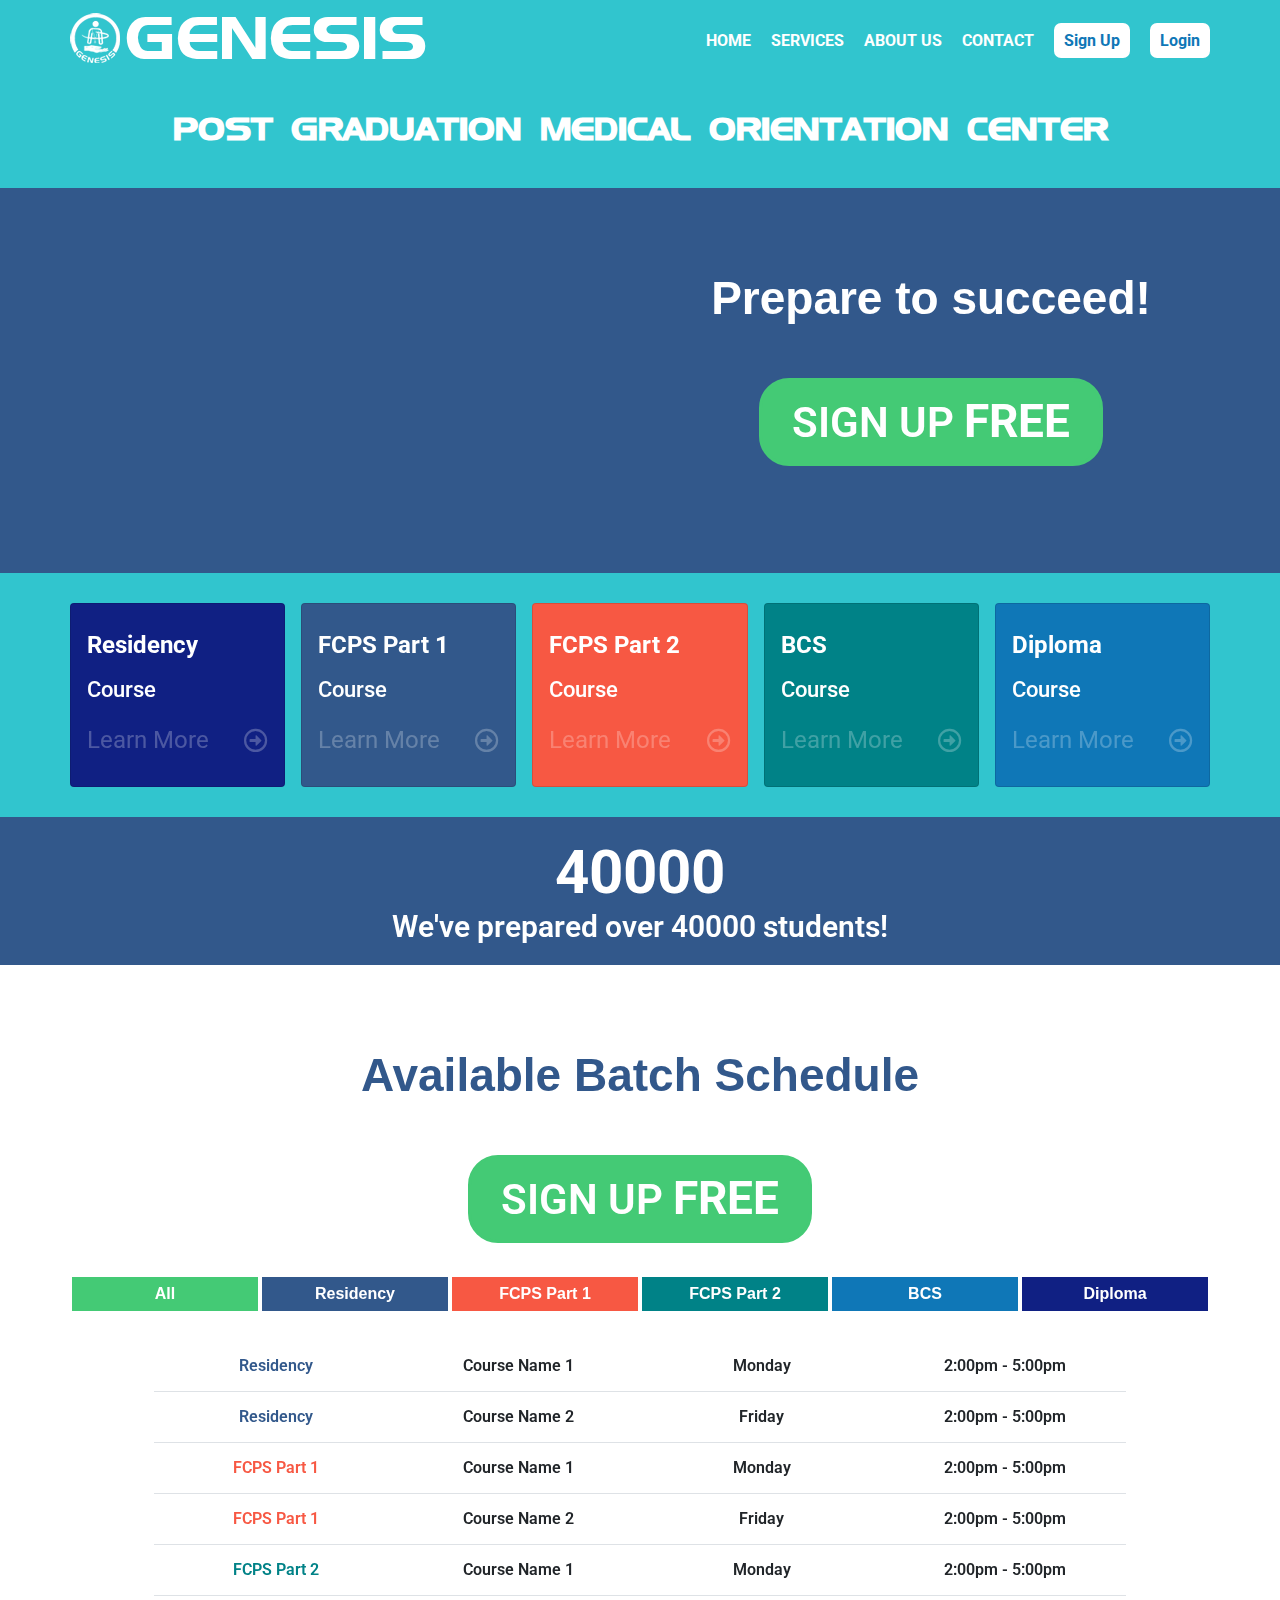
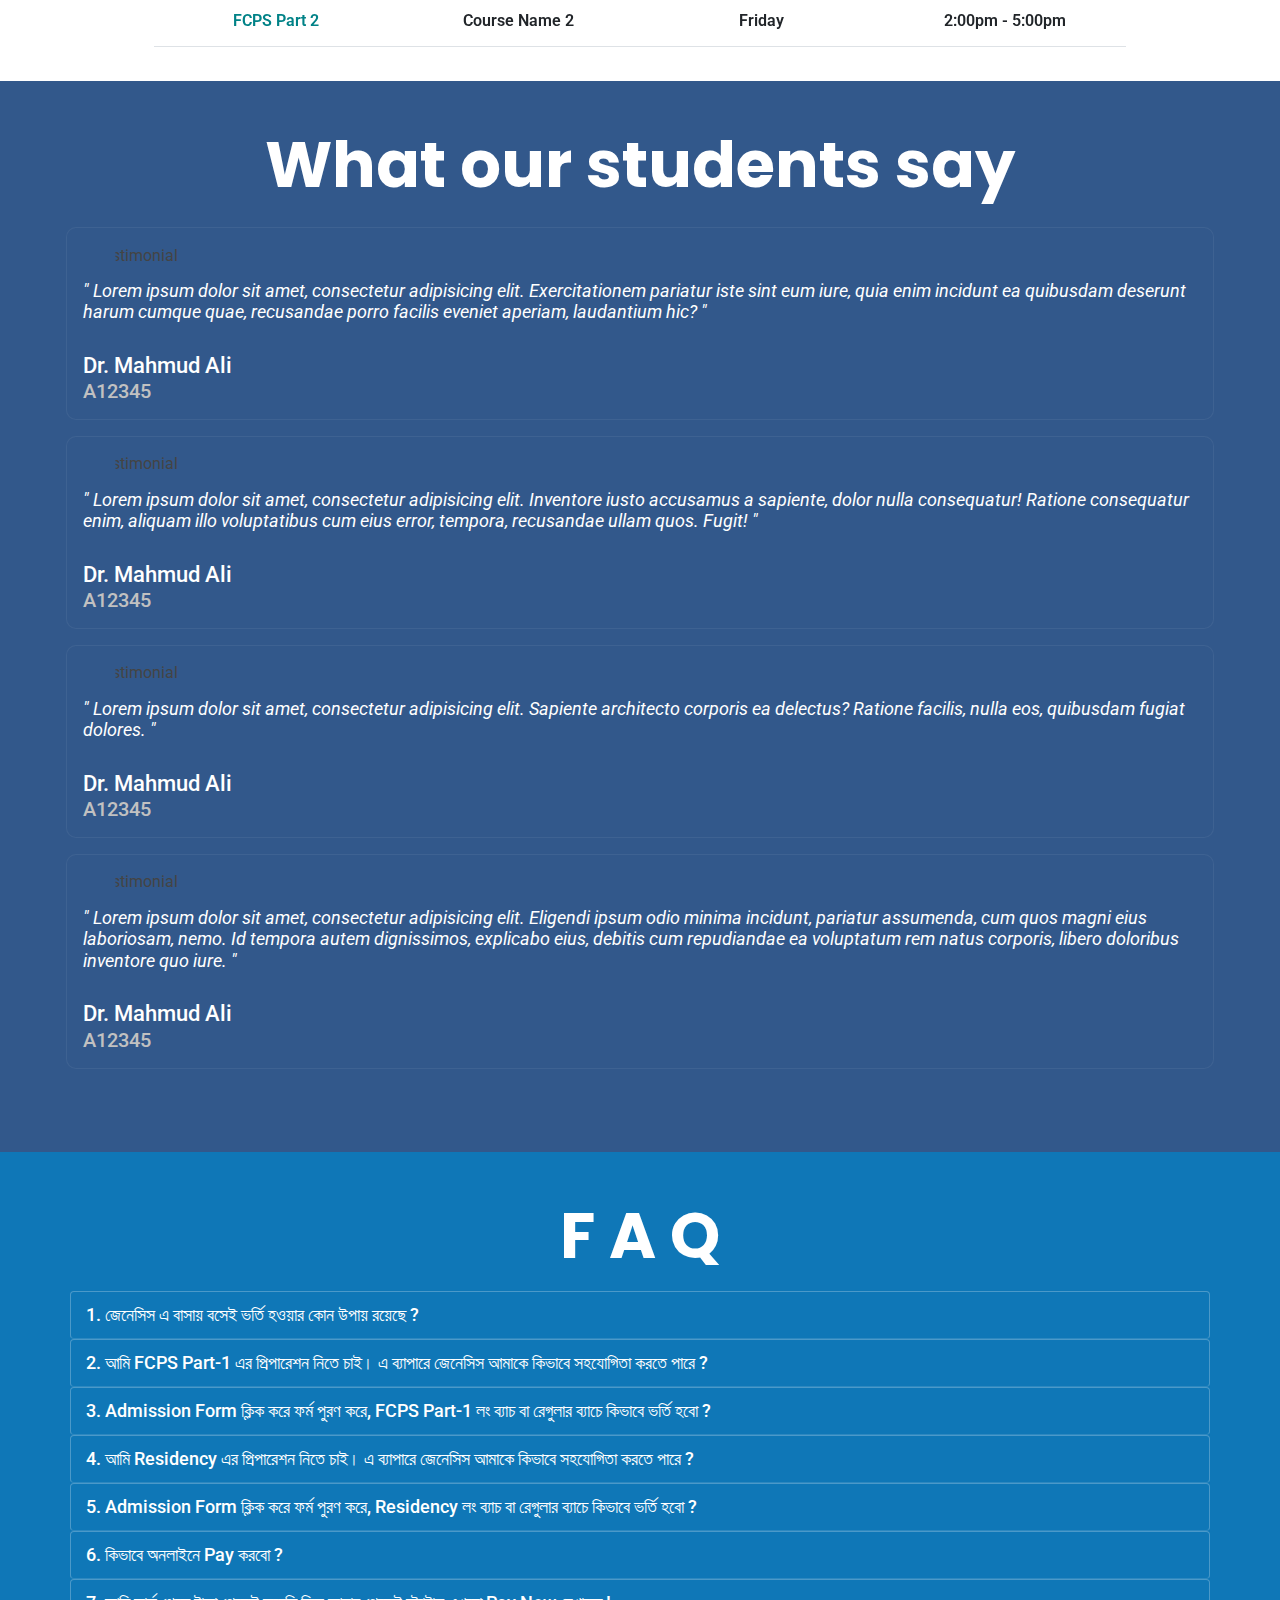
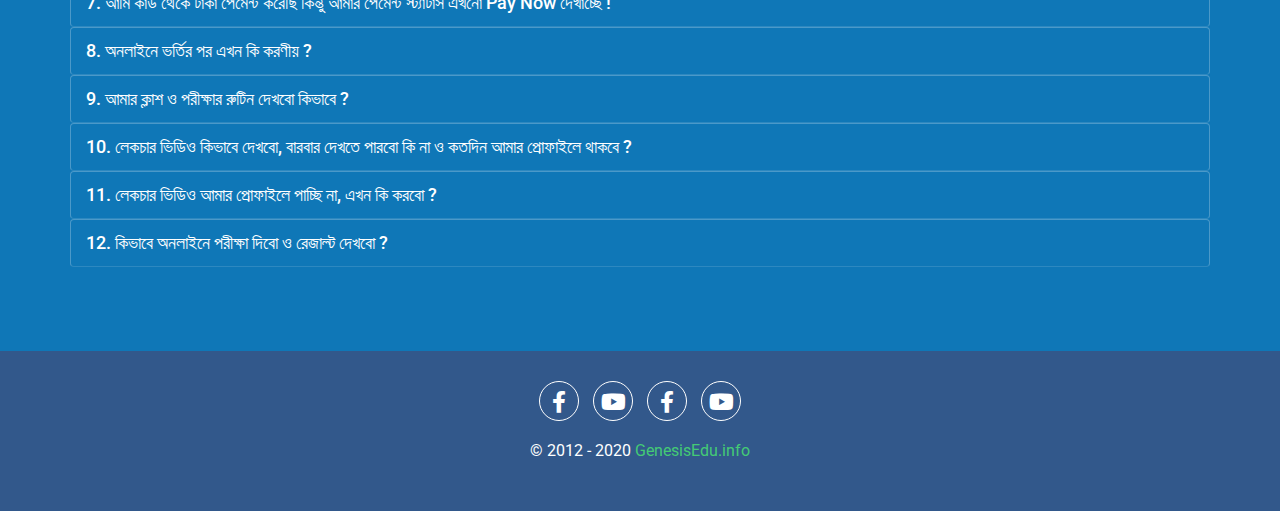
==== index.html @ 79f9919f "Home Page Design & Plugin Isotop" ====
<!DOCTYPE html>
<html lang="en" class="h-100">

<head>
    <!-- Required meta tags -->
    <meta charset="utf-8">
    <meta name="description" content="Post Graduation Medical Orientation Center">
    <meta name="keywords" content="Genesis, Medical, Post Graduation, Residency, FCPS, BCPS">
    <meta name="author" content="GENESIS">
    <meta name="viewport" content="width=device-width, initial-scale=1">

    <!-- Refresh After Every 10 Minute -->
    <meta http-equiv="refresh" content="1800">

    <!-- Google Font Embed -->
    <link href="https://fonts.googleapis.com/css2?family=Poppins:wght@100;200;300;400;500;600;700;800;900&display=swap" rel="stylesheet">
    <link href="https://fonts.googleapis.com/css2?family=Roboto:wght@100;300;400;500;700;900&display=swap" rel="stylesheet">

    <!-- ================= CSS Link =================
    ~~~~~~~~~~~~~~~~~~~~~~~~~~~~~~~~~~~~~~~~~~~~~~~~~ -->
    <!-- Font Awesome CSS -->
    <link rel="stylesheet" href="css/all.min.css">

    <!-- Bootstrap CSS -->
    <link rel="stylesheet" href="css/bootstrap.min.css">

    <!-- Others CSS -->
    <link rel="stylesheet" href="css/slick.css">


    <!-- Main CSS -->
    <link rel="stylesheet" href="css/style.css">

    <!-- Responsive CSS -->
    <link rel="stylesheet" href="css/responsive.css">

    <!-- ~~~~~~~~~~~~~~~~ CSS End ~~~~~~~~~~~~~~~~ -->

    <title>GENESIS | Post Graduation Medical Orientation Center</title>

</head>

<body class="d-flex flex-column h-100">
    <!-- ================= Menu Part Start ================= -->
    <nav id="menu_part" class="navbar navbar-expand-lg p-0 main_menu fixed-top">
        <div class="container-lg px-0">
            <a class="navbar-brand p-0" href="#">
                <img src="images/logo.png" alt="logo">
                <span id="logo_typing" class="brand_text">GENESIS</span>
            </a>
            <button class="navbar-toggler mix_solve" type="button" data-toggle="collapse" data-target="#navbarSupportedContent" aria-controls="navbarSupportedContent" aria-expanded="false" aria-label="Toggle navigation">
                <i class="fa fa-bars menu_bar"></i>
            </button>

            <div class="collapse navbar-collapse" id="navbarSupportedContent">
                <ul class="navbar-nav ml-auto">
                    <li class="nav-item">
                        <a class="nav-link" href="#">Home</a>
                    </li>
                    <li class="nav-item">
                        <a class="nav-link" href="#">Services</a>
                    </li>
                    <li class="nav-item">
                        <a class="nav-link" href="#">About Us</a>
                    </li>
                    <li class="nav-item">
                        <a class="nav-link" href="#">Contact</a>
                    </li>
                    <li class="nav-item">
                        <a class="nav-link menu_button" href="#">Sign Up</a>
                    </li>
                    <li class="nav-item">
                        <a class="nav-link menu_button" href="#">Login</a>
                    </li>
                </ul>
            </div>
        </div>
    </nav>

    <!-- ================= Menu Part End ================= -->


    <!-- ================= Header Part Start ================= -->
    <header id="header_part">
        <div class="container px-lg-0">
            <div class="row">
                <div class="col">
                    <h1>Post Graduation Medical Orientation Center</h1>
                </div>
            </div>
        </div>
    </header>

    <!-- ================= Header Part End ================= -->


    <!-- ================= Banner Part Start ================= -->
    <section id="banner_part">
        <div class="container px-sm-0">
            <div class="row">
                <div class="col-lg-6">
                    <div class="box">
                        <!--
                        <video width="100%" controls autoplay>
                            <source src="videos/genesis.mp4" type="video/mp4">
                        </video>
-->
                        <iframe src="https://www.facebook.com/plugins/video.php?href=https%3A%2F%2Fwww.facebook.com%2Fgenesispgentrance%2Fvideos%2F301940220761756%2F&show_text=0&width=560" style="border:none;overflow:hidden"></iframe>

                    </div>
                </div>
                <div class="col-lg-6">
                    <div class="banner_text">
                        <h3>Prepare to succeed!</h3>
                        <a class="btn" href="#">Sign up <span>FREE</span></a>
                    </div>
                </div>
            </div>
        </div>
    </section>

    <!-- ================= Banner Part End ================= -->


    <!-- ================= Course Part Start ================= -->
    <section id="course_part">
        <div class="container px-lg-0">
            <div class="row row-cols-1 row-cols-sm-2 row-cols-md-3 row-cols-xl-5  g-2 g-lg-3">
                <div class="col item item-1">
                    <a href="#" class="card">
                        <div class="card-body">
                            <h5>Residency</h5>
                            <h6>Course</h6>
                            <p>Learn More<i class="far fa-arrow-alt-circle-right"></i></p>
                        </div>
                    </a>
                </div>
                <div class="col item item-2">
                    <a href="#" class="card">
                        <div class="card-body">
                            <h5>FCPS Part 1</h5>
                            <h6>Course</h6>
                            <p>Learn More<i class="far fa-arrow-alt-circle-right"></i></p>
                        </div>
                    </a>
                </div>
                <div class="col item item-3">
                    <a href="#" class="card">
                        <div class="card-body">
                            <h5>FCPS Part 2</h5>
                            <h6>Course</h6>
                            <p>Learn More<i class="far fa-arrow-alt-circle-right"></i></p>
                        </div>
                    </a>
                </div>
                <div class="col item item-4">
                    <a href="#" class="card">
                        <div class="card-body">
                            <h5>BCS</h5>
                            <h6>Course</h6>
                            <p>Learn More<i class="far fa-arrow-alt-circle-right"></i></p>
                        </div>
                    </a>
                </div>

                <div class="col item item-5">
                    <a href="#" class="card">
                        <div class="card-body">
                            <h5>Diploma</h5>
                            <h6>Course</h6>
                            <p>Learn More<i class="far fa-arrow-alt-circle-right"></i></p>
                        </div>
                    </a>
                </div>

            </div>
        </div>
    </section>

    <!-- ================= Course Part End ================= -->



    <!-- ================= Counter Part Start ================= -->
    <section id="counter_part">
        <div class="container px-lg-0">
            <div class="row">
                <div class="col">
                    <div class="student_counter text-center">
                        <span class="counter">40000</span>
                        <p>We've prepared over <span class="counter">40000</span> students!</p>
                    </div>
                </div>
            </div>
        </div>
    </section>

    <!-- ================= Counter Part End ================= -->



    <!-- ================= Schedule Part Start ================= -->

    <section id="schedule_part">
        <div class="container px-0">
            <div class="big-demo" data-js="hero-demo">
                <div class="row">
                    <div class="col">
                        <h2>Available Batch Schedule</h2>
                        <a class="btn" href="#">Sign up <span>FREE</span></a>
                    </div>
                </div>

                <div class="ui-group">
                    <div class="filters button-group js-radio-button-group">
                        <ul class="row controls row-cols-lg-6 row-cols-md-3 row-cols-2 schedule_btn g-1">
                            <li class="col"><button type="button" class="btn-1 control" data-filter="*">All</button></li>
                            <li class="col"><button type="button" class="btn-2 control" data-filter=".residency">Residency</button></li>
                            <li class="col"><button type="button" class="btn-3 control" data-filter=".fcps-part-1">FCPS Part 1</button></li>
                            <li class="col"><button type="button" class="btn-4 control" data-filter=".fcps-part-2">FCPS Part 2</button></li>
                            <li class="col"><button type="button" class="btn-5 control" data-filter=".bcs">BCS</button></li>
                            <li class="col"><button type="button" class="btn-6 control" data-filter=".diploma">Diploma</button></li>
                        </ul>

                    </div>
                </div>
                <div class="row">
                    <div class="col-12 px-md-5">
                        <div class="schedule_box mx-lg-5">
                            <div class="grid">
                                <table class="table element-item residency" data-category="residency">
                                    <tr>
                                        <td>Residency</td>
                                        <td>Course Name 1</td>
                                        <td>Monday</td>
                                        <td>2:00pm - 5:00pm</td>
                                    </tr>
                                </table>
                                <table class="table element-item residency" data-category="residency">
                                    <tr>
                                        <td>Residency</td>
                                        <td>Course Name 2</td>
                                        <td>Friday</td>
                                        <td>2:00pm - 5:00pm</td>
                                    </tr>
                                </table>
                                <table class="table element-item fcps-part-1" data-category="fcps-part-1">
                                    <tr>
                                        <td>FCPS Part 1</td>
                                        <td>Course Name 1</td>
                                        <td>Monday</td>
                                        <td>2:00pm - 5:00pm</td>
                                    </tr>
                                </table>
                                <table class="table element-item fcps-part-1" data-category="fcps-part-1">
                                    <tr>
                                        <td>FCPS Part 1</td>
                                        <td>Course Name 2</td>
                                        <td>Friday</td>
                                        <td>2:00pm - 5:00pm</td>
                                    </tr>
                                </table>
                                <table class="table element-item fcps-part-2" data-category="fcps-part-2">
                                    <tr>
                                        <td>FCPS Part 2</td>
                                        <td>Course Name 1</td>
                                        <td>Monday</td>
                                        <td>2:00pm - 5:00pm</td>
                                    </tr>
                                </table>
                                <table class="table element-item fcps-part-2" data-category="fcps-part-2">
                                    <tr>
                                        <td>FCPS Part 2</td>
                                        <td>Course Name 2</td>
                                        <td>Friday</td>
                                        <td>2:00pm - 5:00pm</td>
                                    </tr>
                                </table>
                                <table class="table element-item bcs" data-category="bcs">
                                    <tr>
                                        <td>BCS</td>
                                        <td>Course Name 1</td>
                                        <td>Monday</td>
                                        <td>2:00pm - 5:00pm</td>
                                    </tr>
                                </table>
                                <table class="table element-item bcs" data-category="bcs">
                                    <tr>
                                        <td>BCS</td>
                                        <td>Course Name 2</td>
                                        <td>Friday</td>
                                        <td>2:00pm - 5:00pm</td>
                                    </tr>
                                </table>
                                <table class="table element-item diploma" data-category="diploma">
                                    <tr>
                                        <td>Diploma</td>
                                        <td>Course Name 1</td>
                                        <td>Monday</td>
                                        <td>2:00pm - 5:00pm</td>
                                    </tr>
                                </table>
                                <table class="table element-item diploma" data-category="diploma">
                                    <tr>
                                        <td>Diploma</td>
                                        <td>Course Name 2</td>
                                        <td>Friday</td>
                                        <td>2:00pm - 5:00pm</td>
                                    </tr>
                                </table>
                            </div>
                        </div>
                    </div>
                </div>
            </div>
        </div>
    </section>


    <!-- ================= Schedule Part End ================= -->

    <!-- ================= Testimonial Part Start ================= -->
    <section id="testimonial_part">
        <div class="container px-sm-0">
            <div class="row">
                <div class="col">
                    <div class="header text-center">
                        <h2>What our students say</h2>
                    </div>
                </div>
            </div>
            <div class="row testimonial_slider text-left">
                <div class="item p-2">
                    <div class="col-12 card">
                        <div class="card-body">
                            <div class="img">
                                <img class="img-fluid w-100" src="images/testimonial.jpg" alt="testimonial">
                            </div>
                            <p><span>"</span>
                                Lorem ipsum dolor sit amet, consectetur adipisicing elit. Exercitationem pariatur iste sint eum iure, quia enim incidunt ea quibusdam deserunt harum cumque quae, recusandae porro facilis eveniet aperiam, laudantium hic?
                                <span>"</span></p>
                            <h5>Dr. Mahmud Ali</h5>
                            <h6>A12345</h6>
                        </div>
                    </div>
                </div>
                <div class="item p-2">
                    <div class="col-12 card">
                        <div class="card-body">
                            <div class="img">
                                <img class="img-fluid w-100" src="images/testimonial.jpg" alt="testimonial">
                            </div>
                            <p><span>"</span>
                                Lorem ipsum dolor sit amet, consectetur adipisicing elit. Inventore iusto accusamus a sapiente, dolor nulla consequatur! Ratione consequatur enim, aliquam illo voluptatibus cum eius error, tempora, recusandae ullam quos. Fugit!
                                <span>"</span></p>
                            <h5>Dr. Mahmud Ali</h5>
                            <h6>A12345</h6>
                        </div>
                    </div>
                </div>
                <div class="item p-2">
                    <div class="col-12 card">
                        <div class="card-body">
                            <div class="img">
                                <img class="img-fluid w-100" src="images/testimonial.jpg" alt="testimonial">
                            </div>
                            <p><span>"</span>
                                Lorem ipsum dolor sit amet, consectetur adipisicing elit. Sapiente architecto corporis ea delectus? Ratione facilis, nulla eos, quibusdam fugiat dolores.
                                <span>"</span></p>
                            <h5>Dr. Mahmud Ali</h5>
                            <h6>A12345</h6>
                        </div>
                    </div>
                </div>
                <div class="item p-2">
                    <div class="col-12 card">
                        <div class="card-body">
                            <div class="img">
                                <img class="img-fluid w-100" src="images/testimonial.jpg" alt="testimonial">
                            </div>
                            <p><span>"</span>
                                Lorem ipsum dolor sit amet, consectetur adipisicing elit. Eligendi ipsum odio minima incidunt, pariatur assumenda, cum quos magni eius laboriosam, nemo. Id tempora autem dignissimos, explicabo eius, debitis cum repudiandae ea voluptatum rem natus corporis, libero doloribus inventore quo iure.
                                <span>"</span></p>
                            <h5>Dr. Mahmud Ali</h5>
                            <h6>A12345</h6>
                        </div>
                    </div>
                </div>

            </div>
        </div>
    </section>

    <!-- ================= Testimonial Part End ================= -->


    <!-- ================= FAQ Part Start ================= -->
    <section id="faq_part">
        <div class="container px-sm-0">
            <div class="header text-center">
                <h2>F A Q</h2>
            </div>
            <div class="row">
                <div class="col">
                    <div id="accordion" class="faq_body">

                        <div class="card">
                            <div class="card-header" id="heading-1">
                                <a href="" class="mix_solve" data-toggle="collapse" data-target="#collapse-1" aria-expanded="true" aria-controls="collapse-1">
                                    1. জেনেসিস এ বাসায় বসেই ভর্তি হওয়ার কোন উপায় রয়েছে ?
                                </a>
                            </div>

                            <div id="collapse-1" class="collapse" aria-labelledby="heading-1" data-parent="#accordion">
                                <div class="card-body">
                                    <p>
                                        অনলাইন রেজিস্ট্রেশনের নিয়মাবলী এক পলকে দেখে নিনঃ
                                        যেকোনো ব্রাউজার ওপেন করুন ( ইউসি ব্রাউজার এভয়েড করবেন। )
                                    </p>
                                    <p>
                                        যারা পূর্বে কখনো GENESIS এ ভর্তি ছিলেন না, তারা প্রথমে <a class="btn-link" href="http://www.genesisedu.info/register">www.genesisedu.info</a> তে গিয়ে REGISTER এ ক্লিক করে প্রয়োজনীয় তথ্য দিয়ে রেজিস্ট্রেশন সম্পন্ন করবেন।
                                    </p>
                                    <p>
                                        যারা আগে কোন সময় GENESIS এ কোচিং করেছেন কিন্তু User ID ও Password জানেন না, তারা সরাসরি কথা বলুন 01404-432-532 ( সকাল ১০টা থেকে সন্ধ্যা ৭টা পর্যন্ত )
                                    </p>
                                    <p>
                                        বিঃদ্রঃ-এখানে দেওয়া বিএমডিসি নাম্বারটি পরবর্তীতে আপনার ইউজার আইডি হিসেবে ব্যবহৃত হবে।
                                        কমপক্ষে ৬ ডিজিট এর পাসওয়ার্ড দিবেন ।
                                    </p>
                                    <p>
                                        রেজিস্ট্রেশন করার সময় অবশ্যই আপনার BMDC নাম্বার দিবেন । যারা স্থায়ী BMDC নাম্বার পান নি তারা অস্থায়ী BMDC নাম্বার ব্যবহার করবেন। অস্থায়ী বিএমডিসি নাম্বারও না পেলে A টাইপ করে আপনার কন্টাক্ট নাম্বার এর শেষের 6 ডিজিট ব্যবহার করবেন।
                                    </p>
                                    <p>
                                        যারা আগে কোন সময় GENESIS এ ভর্তি ছিলেন কিন্তু User ID ও Password জানেন না তারা <a href="https://www.facebook.com/groups/genesis.pg/permalink/2781499671947775/">এই সংযুক্ত লিংকে </a> গিয়ে বিস্তারিত লিখুন ।
                                    </p>
                                    <p>
                                        আপনার user ID ও Password দিয়ে <a class="btn-link" href="http://www.genesisedu.info/login">www.genesisedu.info</a> এ লগইন করুন।
                                    </p>
                                    <p>
                                        NB: Please don't use any special character in Password like " @ ! # $ " etc.
                                        Use only letter and number "abc123" etc.
                                    </p>
                                </div>
                            </div>
                        </div>

                        <div class="card">
                            <div class="card-header" id="heading-2">
                                <a href="" class="mix_solve" data-toggle="collapse" data-target="#collapse-2" aria-expanded="true" aria-controls="collapse-2">
                                    2. আমি FCPS Part-1 এর প্রিপারেশন নিতে চাই। এ ব্যাপারে জেনেসিস আমাকে কিভাবে সহযোগিতা করতে পারে ?
                                </a>
                            </div>

                            <div id="collapse-2" class="collapse" aria-labelledby="heading-2" data-parent="#accordion">
                                <div class="card-body">
                                    <p>
                                        FCPS Part-1 সম্পর্কিত <a href="https://www.facebook.com/genesispgentrance/posts/1730721947051997">এই সংযুক্ত লিংকে </a> ক্লিক করলে আপনি বিস্তারিত জানতে পারবেন আশাকরি।
                                    </p>
                                    <p>
                                        FCPS Part-1 January2021 এর EXAM BATCH এখনো শুরু হয় নি। আনুষ্ঠানিক ঘোষণা হলে এ ব্যাপারে সকল তথ্য GENESIS PG Challengers ফেসবুক Group এপাবেন। আগষ্ট মাসে EXAM BATCH এর ঘোষণা আসতে পারে।
                                    </p>
                                </div>
                            </div>

                        </div>

                        <div class="card">
                            <div class="card-header" id="heading-3">
                                <a href="" class="mix_solve" data-toggle="collapse" data-target="#collapse-3" aria-expanded="true" aria-controls="collapse-3">
                                    3. Admission Form ক্লিক করে ফর্ম পুরণ করে, FCPS Part-1 লং ব্যাচ বা রেগুলার ব্যাচে কিভাবে ভর্তি হবো ?
                                </a>
                            </div>

                            <div id="collapse-3" class="collapse" aria-labelledby="heading-3" data-parent="#accordion">
                                <div class="card-body">
                                    <p>
                                        খুব সতর্কতার সাথে নিচের স্টেপগুলো খেয়াল করে Admission Form পূরণ করুনঃ
                                    </p>
                                    <p>
                                        আপনার user ID ও Password দিয়ে <a class="btn-link" href="http://www.genesisedu.info/login">www.genesisedu.info</a> তে লগইন করুন।
                                    </p>
                                    <p>
                                        আপনার profile এর dashboard এ admission form এ ক্লিক করুন।
                                    </p>
                                    <p>
                                        Admission form এ গিয়ে :
                                    </p>
                                    <ul>
                                        <li>a. Institute সিলেক্ট করুন BCPS</li>
                                        <li>b. Course সিলেক্ট করুন FCPS Part-I Online (মনে রাখুন FCPS Part-I Online )</li>
                                        <li>c. Session সিলেক্ট করুন July(Jul-Jan)</li>
                                        <li>d. Discipline সিলেক্ট করুন আপনি যে ডিসিপ্লিনে পরীক্ষা দিতে চান।</li>
                                        <li>e. Service point/Branch সিলেক্ট করুন #Online</li>
                                        <li>f. Batch সিলেক্ট করুন:
                                            <ul>
                                                <li>1. Online Davidson Plus 1 Batch (মেডিসিন ও এলাইড )
                                                </li>
                                                <li>2. Online Foundation 1 Batch (সার্জারি ও এলাইড, পেডিয়েট্রিক্স ও এলাইড, গাইনি এন্ড অবস ও এলাইড, এনেস্থেশিওলজি, ইএনটি, অফথ্যালমোলজি, ফিজিক্যাল মেডিসিন,রেডিওলজি, রেডিওথেরাপি, ডার্মাটোলজি, সাইকিয়াট্রি )</li>
                                            </ul>
                                        </li>
                                        <li>g. Year সিলেক্ট করুন 2020</li>
                                    </ul>
                                    <p>এরপর Submit বাটনে ক্লিক করুন।</p>

                                </div>
                            </div>

                        </div>

                        <div class="card">
                            <div class="card-header" id="heading-4">
                                <a href="" class="mix_solve" data-toggle="collapse" data-target="#collapse-4" aria-expanded="true" aria-controls="collapse-4">
                                    4. আমি Residency এর প্রিপারেশন নিতে চাই। এ ব্যাপারে জেনেসিস আমাকে কিভাবে সহযোগিতা করতে পারে ?
                                </a>
                            </div>

                            <div id="collapse-4" class="collapse" aria-labelledby="heading-4" data-parent="#accordion">
                                <div class="card-body">
                                    <p>
                                        ......
                                    </p>
                                </div>
                            </div>

                        </div>

                        <div class="card">
                            <div class="card-header" id="heading-5">
                                <a href="" class="mix_solve" data-toggle="collapse" data-target="#collapse-5" aria-expanded="true" aria-controls="collapse-5">
                                    5. Admission Form ক্লিক করে ফর্ম পুরণ করে, Residency লং ব্যাচ বা রেগুলার ব্যাচে কিভাবে ভর্তি হবো ?
                                </a>
                            </div>

                            <div id="collapse-5" class="collapse" aria-labelledby="heading-5" data-parent="#accordion">
                                <div class="card-body">
                                    <p>
                                        ......
                                    </p>
                                </div>
                            </div>

                        </div>

                        <div class="card">
                            <div class="card-header" id="heading-6">
                                <a href="" class="mix_solve" data-toggle="collapse" data-target="#collapse-6" aria-expanded="true" aria-controls="collapse-6">
                                    6. কিভাবে অনলাইনে Pay করবো ?
                                </a>
                            </div>

                            <div id="collapse-6" class="collapse" aria-labelledby="heading-6" data-parent="#accordion">
                                <div class="card-body">
                                    <p>
                                        ......
                                    </p>
                                </div>
                            </div>

                        </div>

                        <div class="card">
                            <div class="card-header" id="heading-7">
                                <a href="" class="mix_solve" data-toggle="collapse" data-target="#collapse-7" aria-expanded="true" aria-controls="collapse-7">
                                    7. আমি কার্ড থেকে টাকা পেমেন্ট করেছি কিন্তু আমার পেমেন্ট স্ট্যাটাস এখনো Pay Now দেখাচ্ছে !
                                </a>
                            </div>

                            <div id="collapse-7" class="collapse" aria-labelledby="heading-7" data-parent="#accordion">
                                <div class="card-body">
                                    <p>
                                        ......
                                    </p>
                                </div>
                            </div>

                        </div>

                        <div class="card">
                            <div class="card-header" id="heading-8">
                                <a href="" class="mix_solve" data-toggle="collapse" data-target="#collapse-8" aria-expanded="true" aria-controls="collapse-8">
                                    8. অনলাইনে ভর্তির পর এখন কি করণীয় ?
                                </a>
                            </div>

                            <div id="collapse-8" class="collapse" aria-labelledby="heading-8" data-parent="#accordion">
                                <div class="card-body">
                                    <p>
                                        ......
                                    </p>
                                </div>
                            </div>

                        </div>

                        <div class="card">
                            <div class="card-header" id="heading-9">
                                <a href="" class="mix_solve" data-toggle="collapse" data-target="#collapse-9" aria-expanded="true" aria-controls="collapse-9">
                                    9. আমার ক্লাশ ও পরীক্ষার রুটিন দেখবো কিভাবে ?
                                </a>
                            </div>

                            <div id="collapse-9" class="collapse" aria-labelledby="heading-9" data-parent="#accordion">
                                <div class="card-body">
                                    <p>
                                        ......
                                    </p>
                                </div>
                            </div>

                        </div>

                        <div class="card">
                            <div class="card-header" id="heading-10">
                                <a href="" class="mix_solve" data-toggle="collapse" data-target="#collapse-10" aria-expanded="true" aria-controls="collapse-10">
                                    10. লেকচার ভিডিও কিভাবে দেখবো, বারবার দেখতে পারবো কি না ও কতদিন আমার প্রোফাইলে থাকবে ?
                                </a>
                            </div>

                            <div id="collapse-10" class="collapse" aria-labelledby="heading-10" data-parent="#accordion">
                                <div class="card-body">
                                    <p>
                                        ......
                                    </p>
                                </div>
                            </div>

                        </div>

                        <div class="card">
                            <div class="card-header" id="heading-11">
                                <a href="" class="mix_solve" data-toggle="collapse" data-target="#collapse-11" aria-expanded="true" aria-controls="collapse-11">
                                    11. লেকচার ভিডিও আমার প্রোফাইলে পাচ্ছি না, এখন কি করবো ?
                                </a>
                            </div>

                            <div id="collapse-11" class="collapse" aria-labelledby="heading-11" data-parent="#accordion">
                                <div class="card-body">
                                    <p>
                                        ......
                                    </p>
                                </div>
                            </div>

                        </div>

                        <div class="card">
                            <div class="card-header" id="heading-12">
                                <a href="" class="mix_solve" data-toggle="collapse" data-target="#collapse-12" aria-expanded="true" aria-controls="collapse-12">
                                    12. কিভাবে অনলাইনে পরীক্ষা দিবো ও রেজাল্ট দেখবো ?
                                </a>
                            </div>

                            <div id="collapse-12" class="collapse" aria-labelledby="heading-12" data-parent="#accordion">
                                <div class="card-body">
                                    <p>
                                        ......
                                    </p>
                                </div>
                            </div>

                        </div>

                    </div>

                </div>
            </div>
        </div>
    </section>

    <!-- ================= FAQ Part End ================= -->


    <!-- ================= Header Part Start ================= -->

    <!-- ================= Header Part End ================= -->


    <!-- ================= Footer Start ================= -->
    <footer class="mt-auto">
        <div class="social_link">
            <a href="#"><i class="fab fa-facebook-f"></i></a>
            <a href="#"><i class="fab fa-youtube"></i></a>
            <a href="#"><i class="fab fa-facebook-f"></i></a>
            <a href="#"><i class="fab fa-youtube"></i></a>
        </div>
        <p>&copy; 2012 - 2020 <a href="index.html">GenesisEdu.info</a></p>
    </footer>

    <!-- ================= Footer End ================= -->


    <!-- ================= JavaScript =================
    ~~~~~~~~~~~~~~~~~~~~~~~~~~~~~~~~~~~~~~~~~~~~~~~~~~~ -->
    <!-- Popper first then Bootstrap JS V5 -->
    <script src="js/popper.min.js"></script>
    <script src="js/bootstrap.min.js"></script>

    <!-- jQuery & Waypoints -->
    <script src="js/jquery-3.5.1.slim.min.js"></script>
    <script src="js/jquery.waypoints.min.js"></script>


    <!-- PlugIns & Others Script -->
    <script src="js/jquery.counterup.min.js"></script>
    <script src="js/msi-typing.min.js"></script>
    <script src="js/isotope.min.js"></script>
    <script src="js/slick.min.js"></script>


    <!-- Main Script -->
    <script defer src="js/script.js"></script>
    <!-- ~~~~~~~~~~~~~~~~ JS End ~~~~~~~~~~~~~~~~ -->

</body>

</html>
---- css/style.css ----
@font-face {
    font-family: myFont;
    src: url(../font/films.DENMARK.ttf);
}



* {
    margin: 0;
    padding: 0;
    outline: 0;
    -webkit-box-sizing: border-box;
    -moz-box-sizing: border-box;
    box-sizing: border-box;
}

a {
    text-decoration: none;
    display: inline-block;
}

a:hover {
    text-decoration: none;
}

ul,
ol {
    list-style: none;
}

h1,
h2,
h3,
h4,
h5,
h6,
p,
a,
ul,
ol,
li,
span {
    margin: 0;
    padding: 0;
}

body {
    font-family: 'Roboto', sans-serif;
    font-weight: 400;
    color: #444;
    line-height: 1.2;
}

.d_block {
    display: block !important;
}

/*  ==================== Common CSS end ==================== */

/* ================= Variable Start ================= */
:root {
    --color-1: #31c5ce;
    --color-2: #32588b;
    --color-3: #f75843;
    --color-4: #008287;
    --color-5: #0f77b7;
    --color-6: #102083;
    --color-7: #44ca75;
}

/* ================= Variable End ================= */

/* ================= Menu Part Start ================= */
.main_menu {
    background: var(--color-1);
    height: 80px;
    z-index: 999;
}

.main_menu .navbar-brand img {
    transform: translateY(-15px);
}

.main_menu .navbar-brand .brand_text {
    color: #fff;
    font-family: 'myFont', sans-serif;
    font-size: 60px;
}

.main_menu .navbar-nav .nav-item .nav-link {
    padding: 0;
    color: #fff;
    font-size: 16px;
    text-transform: uppercase;
    font-weight: 700;
    line-height: 35px;
    margin-left: 20px;
    position: relative;
    z-index: 1;

    -webkit-transition: all linear 0.3s;
    -moz-transition: all linear 0.3s;
    -ms-transition: all linear 0.3s;
    -o-transition: all linear 0.3s;
    transition: all linear 0.3s;
}

.main_menu .navbar-nav .nav-item .nav-link:hover {
    color: var(--color-5);
}

.main_menu .navbar-nav .nav-item .nav-link.menu_button {
    background: #fff;
    color: var(--color-5);
    padding: 0 10px;
    border-radius: 7px;
    border: 0;
    text-transform: capitalize;
}

.main_menu .navbar-nav .nav-item .nav-link.menu_button:hover {
    background: var(--color-5);
    color: #fff;
}

/* ================= Menu Part End ================= */


/* ================= Header Part Start ================= */
#header_part {
    padding-top: 70px;
    background: var(--color-1);
}

#header_part h1 {
    text-align: center;
    font-family: 'myFont', sans-serif;
    color: #fff;
    font-weight: 700;
    padding: 40px 0;
    font-size: 32px;
    text-transform: uppercase;
    word-spacing: 5px;
}

/* ================= Header Part End ================= */


/* ================= Banner Part Start ================= */
#banner_part {
    background: var(--color-2);
    padding: 30px 0;
    text-align: center;
}

.banner_text h3 {
    color: #fff;
    font-size: 46px;
    font-weight: 600;
    font-family: sans-serif;
    line-height: 160px;
}

.banner_text a {
    color: #fff;
    font-size: 42px;
    line-height: 80px;
    font-weight: 600;
    padding: 0 30px;
    border-radius: 30px;
    background: var(--color-7);
    border: 3px solid var(--color-7);
    text-transform: uppercase;
}

.banner_text a span {
    font-weight: 700;
    font-size: 46px;
}

.banner_text a:hover {
    background: transparent;
    color: var(--color-7);
}

#banner_part iframe {
    width: 100%;
    height: 320px;
}

/* ================= Banner Part End ================= */


/* ================= Course Part Start ================= */
#course_part {
    padding: 30px 0;
    background: var(--color-1);
}

#course_part .item {}

#course_part .item-1 .card {
    background: var(--color-6);
}

#course_part .item-2 .card {
    background: var(--color-2);
}

#course_part .item-3 .card {
    background: var(--color-3);
}

#course_part .item-4 .card {
    background: var(--color-4);
}

#course_part .item-5 .card {
    background: var(--color-5);
}

#course_part .item h5 {
    font-size: 24px;
    line-height: 50px;
    font-weight: 700;
    color: #fff;
}

#course_part .item h6 {
    font-size: 22px;
    color: #fff;
    line-height: 40px;
    text-align: left;
}

#course_part .item p {
    font-size: 24px;
    color: #ffffff40;
    line-height: 60px;
    text-align: left;

    -webkit-transition: all linear 0.2s;
    -moz-transition: all linear 0.2s;
    -ms-transition: all linear 0.2s;
    -o-transition: all linear 0.2s;
    transition: all linear 0.2s;
}

#course_part .item p i {
    float: right;
    line-height: 60px;
}

#course_part .item .card:hover p {
    color: #fff;
}

/* ================= Course Part End ================= */


/* ================= Counter Part Start ================= */
#counter_part {
    background: var(--color-2);
    padding: 20px 0;
}

.student_counter > span {
    font-size: 60px;
    font-weight: 700;
    color: #fff;
}

.student_counter p {
    font-size: 30px;
    font-weight: 600;
    color: #fff;
}



/* ================= Counter Part End ================= */


/* ================= Schedule Part Start ================= */
#schedule_part {
    background: #fff;
    padding: 30px 0;
    text-align: center;
}

#schedule_part h2 {
    color: var(--color-2);
    font-size: 46px;
    font-weight: 600;
    font-family: sans-serif;
    line-height: 160px;
}

#schedule_part a {
    color: #fff;
    font-size: 42px;
    line-height: 80px;
    font-weight: 600;
    padding: 0 30px;
    border-radius: 30px;
    background: var(--color-7);
    border: 3px solid var(--color-7);
    text-transform: uppercase;
}

#schedule_part a span {
    font-weight: 700;
    font-size: 46px;
}

#schedule_part a:hover {
    background: transparent;
    color: var(--color-7);
}

.schedule_btn {
    margin: 30px 0;
}

.schedule_btn button {
    padding: 0 10px;
    min-width: 140px;
    font-family: sans-serif;
    font-weight: 700;
    line-height: 30px;
    color: #fff;
    width: 100%;
    cursor: pointer;
    -webkit-transition: all linear 0.3s;
    -o-transition: all linear 0.3s;
    transition: all linear 0.3s;
}

.schedule_btn button:hover {
    background: #fff;
}

.schedule_btn .btn-1 {
    border: 2px solid var(--color-7);
    background: var(--color-7);
}

.schedule_btn .btn-1:hover {
    color: var(--color-7);
}

.schedule_btn .btn-2 {
    border: 2px solid var(--color-2);
    background: var(--color-2);
}

.schedule_box .residency td:first-child,
.schedule_btn .btn-2:hover {
    color: var(--color-2);
}

.schedule_btn .btn-3 {
    border: 2px solid var(--color-3);
    background: var(--color-3);
}

.schedule_box .fcps-part-1 td:first-child,
.schedule_btn .btn-3:hover {
    color: var(--color-3);
}

.schedule_btn .btn-4 {
    border: 2px solid var(--color-4);
    background: var(--color-4);
}

.schedule_box .fcps-part-2 td:first-child,
.schedule_btn .btn-4:hover {
    color: var(--color-4);
}

.schedule_btn .btn-5 {
    border: 2px solid var(--color-5);
    background: var(--color-5);
}

.schedule_box .bcs td:first-child,
.schedule_btn .btn-5:hover {
    color: var(--color-5);
}

.schedule_btn .btn-6 {
    border: 2px solid var(--color-6);
    background: var(--color-6);
}

.schedule_box .diploma td:first-child,
.schedule_btn .btn-6:hover {
    color: var(--color-6);
}

.schedule_box table {
    margin-bottom: 0;
}

.schedule_box {
    overflow: auto;
    height: 310px;
}

.schedule_box tr td {
    font-weight: 600;
    line-height: 50px;
    min-width: 125px;
    padding: 0;
}

/* ================= Schedule Part End ================= */


/* ================= Testimonial Part Start ================= */
#testimonial_part {
    background: var(--color-2);
    padding: 30px 0;
}

#testimonial_part .header h2 {
    font-size: 4rem;
    padding: 1rem;
    font-family: 'Poppins', sans-serif;
    font-weight: 700;
    margin: 0;
    color: #fff;
}

#testimonial_part .card {
    background: var(--color-2);
    border: 1px solid #ffffff10;
    border-radius: 10px;
}

#testimonial_part .card p {
    color: #fff;
    font-size: 18px;
    font-style: italic;
}

#testimonial_part .card h5 {
    color: #fff;
    font-size: 22px;
    margin-top: 30px;
}

#testimonial_part .card h6 {
    color: #c1c1c1;
    font-size: 20px;
}

.testimonial_slider {
    position: relative;
    padding-bottom: 45px;
}

.testimonial_slider .item .img {
    width: 20%;
    margin-right: auto;
    clip-path: circle(50%);
    margin-bottom: 15px;
}

.testimonial_slider ul.slick-dots {
    position: absolute;
    left: 50%;
    bottom: 15px;
    display: -webkit-flex;
    display: -moz-flex;
    display: -ms-flex;
    display: -o-flex;
    display: flex;
    justify-content: center;

    -webkit-transform: translateX(-50%);
    -ms-transform: translateX(-50%);
    -o-transform: translateX(-50%);
    transform: translateX(-50%);
}

.testimonial_slider ul.slick-dots li button {
    font-size: 0;
    border: 2px solid #fff;
    background: transparent;
    border-radius: 50%;
    width: 15px;
    height: 15px;
    margin: 0 5px;
    outline: 0;
    -webkit-transition: all linear 0.3s;
    -o-transition: all linear 0.3s;
    transition: all linear 0.3s;
}

.testimonial_slider ul.slick-dots li button:hover {
    background: #c1c1c1;
}

.testimonial_slider ul.slick-dots li.slick-active button {
    background: #fff;
}

/* ================= Testimonial Part End ================= */


/* ================= FAQ Part Start ================= */
#faq_part {
    background: var(--color-5);
    padding: 30px 0;
}

#faq_part .header h2 {
    font-size: 4rem;
    padding: 1rem;
    font-family: 'Poppins', sans-serif;
    font-weight: 700;
    margin: 0;
    color: #fff;
}

.faq_body {
    overflow: auto;
    height: 630px;
}

.faq_body .card {
    background: transparent;
    border: 1px solid #ffffff40;
    border-bottom: 1px solid #ffffff20;
}

.faq_body .card .card-header {
    background: transparent;
    padding: 5px 15px;
    border: 0;
}

.faq_body .card .card-body {
    background: transparent;
    border: 0;
    border-top: 1px solid #ffffff20;
}

.faq_body .card .card-header a {
    color: #fff;
    font-size: 18px;
    font-weight: 500;
    line-height: 2;
    display: block;
}

.faq_body .card .card-body a {
    color: #4f4;
    font-size: 16px;
    text-decoration: underline;
}

.faq_body .card .card-body ul li,
.faq_body .card .card-body p {
    color: #f0f0f0;
    font-size: 16px;
    line-height: 2;
    padding: 0 30px 5px 60px;
    text-align: justify;
    position: relative;
}

.faq_body .card .card-body p::after {
    content: '';
    position: absolute;
    left: 35px;
    top: 15px;
    width: 7px;
    height: 7px;
    background: #fff;
    border-radius: 50%;
}

/* ================= FAQ Part End ================= */


/* ================= Menu Part Start ================= */

/* ================= Menu Part End ================= */


/* ================= Footer Part Start ================= */
footer {
    background: var(--color-2);
    text-align: center;
    padding: 30px 0;
}

footer .social_link a i {
    width: 40px;
    height: 40px;
    line-height: 40px;
    text-align: center;
    border-radius: 50%;
    background: transparent;
    color: #fff;
    border: 1px solid #fff;
    font-size: 22px;
    margin: 0 5px;

    -webkit-transition: all linear 0.3s;
    -moz-transition: all linear 0.3s;
    -ms-transition: all linear 0.3s;
    -o-transition: all linear 0.3s;
    transition: all linear 0.3s;
}

footer .social_link a i:hover {
    color: var(--color-3);
    background: #fff;
}

footer p {
    line-height: 60px;
    color: #fff;
}

footer p a {
    color: var(--color-7);
}

footer p a:hover {
    text-decoration: underline;
    color: var(--color-7);
}

/* ================= Footer Part End ================= */
---- css/responsive.css ----
/* ================= Variable Start ================= */
:root {
    --color-1: #31c5ce;
    --color-2: #32588b;
    --color-3: #f75843;
    --color-4: #008287;
    --color-5: #0f77b7;
    --color-6: #102083;
    --color-7: #44ca75;
}

/* ================= Variable End ================= */

@media (min-width: 1200px) {}

@media (min-width: 992px) and (max-width: 1199px) {}

@media (min-width: 768px) and (max-width: 991px) {
    /* ================= Menu Part Start ================= */

    .main_menu .navbar-brand img {
        transform: translateY(-15px);
        margin-left: 15px;
    }

    .main_menu .navbar-brand .brand_text {
        font-size: 56px;
        line-height: 80px;
    }

    .main_menu button.navbar-toggler {
        border: 0;
        margin-right: 15px;
    }

    .main_menu button:focus {
        outline: 0;
        box-shadow: none;
    }

    .main_menu button.navbar-toggler i {
        color: #fff;
        height: 45px;
        width: 45px;
        text-align: center;
        line-height: 45px;
    }

    .main_menu .navbar-nav {
        background: var(--color-1);
        border-top: 1px solid #ffffff80;
        padding: 5px 0;
    }

    .main_menu .navbar-nav .nav-item .nav-link {
        text-align: center;
        margin-left: 0;
    }

    .main_menu .navbar-nav .nav-item .nav-link.menu_button {
        margin-bottom: 10px;
        max-width: 150px;
        margin-left: auto;
        margin-right: auto;
        border-radius: 20px;
    }

    /* ================= Menu Part End ================= */

    /* ================= Testimonial Part Start ================= */
    #testimonial_part .header h2 {
        font-size: 46px;
        padding-left: 0;
        padding-right: 0;
    }

    /* ================= Testimonial Part End ================= */

}

@media (min-width: 576px) and (max-width: 767px) {

    /* ================= Menu Part Start ================= */

    .main_menu .navbar-brand img {
        transform: translateY(-15px);
        margin-left: 15px;
    }

    .main_menu .navbar-brand .brand_text {
        font-size: 50px;
        line-height: 80px;
    }

    .main_menu button.navbar-toggler {
        border: 0;
        margin-right: 15px;
    }

    .main_menu button:focus {
        outline: 0;
        box-shadow: none;
    }

    .main_menu button.navbar-toggler i {
        color: #fff;
        height: 40px;
        width: 40px;
        text-align: center;
        line-height: 40px;
    }

    .main_menu .navbar-nav {
        background: var(--color-1);
        border-top: 1px solid #ffffff80;
        padding: 5px 0;
    }

    .main_menu .navbar-nav .nav-item .nav-link {
        text-align: center;
        margin-left: 0;
    }

    .main_menu .navbar-nav .nav-item .nav-link.menu_button {
        margin-bottom: 10px;
        max-width: 150px;
        margin-left: auto;
        margin-right: auto;
        border-radius: 20px;
    }

    /* ================= Menu Part End ================= */

    /* ================= Header Part Start ================= */
    #header_part h1 {
        font-size: 24px;
        line-height: 32px;
        word-spacing: 0;
    }

    /* ================= Header Part End ================= */

    /* ================= Banner Part Start ================= */
    .banner_text h3 {
        font-size: 32px;
        line-height: 120px;
    }

    .banner_text a {
        font-size: 28px;
        line-height: 60px;
    }

    .banner_text a span {
        font-size: 32px;
    }

    /* ================= Banner Part End ================= */

    /* ================= Schedule Part Start ================= */
    #schedule_part h2 {
        font-size: 28px;
        font-weight: 500;
    }

    #schedule_part a {
        font-size: 28px;
        line-height: 60px;
    }

    #schedule_part a span {
        font-size: 32px;
    }

    /* ================= Schedule Part End ================= */

    /* ================= Testimonial Part Start ================= */
    #testimonial_part .header h2 {
        font-size: 42px;
        padding-left: 0;
        padding-right: 0;
    }

    /* ================= Testimonial Part End ================= */

    /* ================= FAQ Part Start ================= */
    #faq_part .header h2 {
        font-size: 46px;
    }

    .faq_body {
        overflow: auto;
        height: 630px;
    }

    .faq_body .card .card-header a {
        font-size: 18px;
    }

    .faq_body .card .card-body a {
        font-size: 16px;
    }

    .faq_body .card .card-body ul li,
    .faq_body .card .card-body p {
        font-size: 16px;
        padding: 0 5px 5px 20px;
    }

    .faq_body .card .card-body p::after {
        left: 5px;
        top: 10px;
    }

    /* ================= FAQ Part End ================= */

}

@media (max-width: 575px) {

    /* ================= Menu Part Start ================= */

    .main_menu .navbar-brand img {
        transform: translateY(-5px);
        margin-left: 15px;
    }

    .main_menu .navbar-brand .brand_text {
        font-size: 30px;
        line-height: 80px;
    }

    .main_menu button.navbar-toggler {
        border: 0;
        margin-right: 15px;
    }

    .main_menu button:focus {
        outline: 0;
        box-shadow: none;
    }

    .main_menu button.navbar-toggler i {
        color: #fff;
        height: 30px;
        width: 30px;
        text-align: center;
        line-height: 30px;
    }

    .main_menu .navbar-nav {
        background: var(--color-1);
        border-top: 1px solid #ffffff80;
        padding: 5px 0;
    }

    .main_menu .navbar-nav .nav-item .nav-link {
        text-align: center;
        margin-left: 0;
    }

    .main_menu .navbar-nav .nav-item .nav-link.menu_button {
        margin-bottom: 10px;
        max-width: 150px;
        margin-left: auto;
        margin-right: auto;
        border-radius: 20px;
    }

    /* ================= Menu Part End ================= */

    /* ================= Header Part Start ================= */
    #header_part h1 {
        font-weight: 500;
        font-size: 18px;
        line-height: 24px;
        word-spacing: 0;
    }

    /* ================= Header Part End ================= */

    /* ================= Banner Part Start ================= */
    #banner_part .box {
        height: 50vw;
    }

    .banner_text h3 {
        font-size: 24px;
        font-weight: 500;
        line-height: 80px;
    }

    .banner_text a {
        font-size: 24px;
        line-height: 60px;
    }

    .banner_text a span {
        font-size: 28px;
    }

    /* ================= Banner Part End ================= */

    /* ================= Counter Part Start ================= */

    .student_counter > span {
        font-size: 36px;
        font-weight: 500;
    }

    .student_counter p {
        font-size: 16px;
        line-height: 50px;
        font-weight: 400;
    }

    /* ================= Counter Part End ================= */

    /* ================= Schedule Part Start ================= */
    #schedule_part h2 {
        font-size: 22px;
        font-weight: 500;
        line-height: 80px;
    }

    #schedule_part a {
        font-size: 24px;
        line-height: 60px;
    }

    #schedule_part a span {
        font-size: 28px;
    }

    .schedule_box tr td {
        font-weight: 500;
    }

    /* ================= Schedule Part End ================= */

    /* ================= Testimonial Part Start ================= */
    #testimonial_part .header h2 {
        font-size: 22px;
        padding: 0;
        font-weight: 500;
    }

    /* ================= Testimonial Part End ================= */

    /* ================= FAQ Part Start ================= */
    #faq_part .header h2 {
        font-size: 36px;
        font-weight: 600;
    }

    .faq_body {
        overflow: auto;
        height: 630px;
    }

    .faq_body .card .card-header a {
        font-size: 16px;
        font-weight: 500;
    }

    .faq_body .card .card-body a {
        font-size: 15px;
    }

    .faq_body .card .card-body ul li,
    .faq_body .card .card-body p {
        font-size: 15px;

        padding: 0 5px 5px 20px;
    }

    .faq_body .card .card-body p::after {
        left: 5px;
        top: 10px;
        width: 5px;
        height: 5px;
    }

    /* ================= FAQ Part End ================= */

}
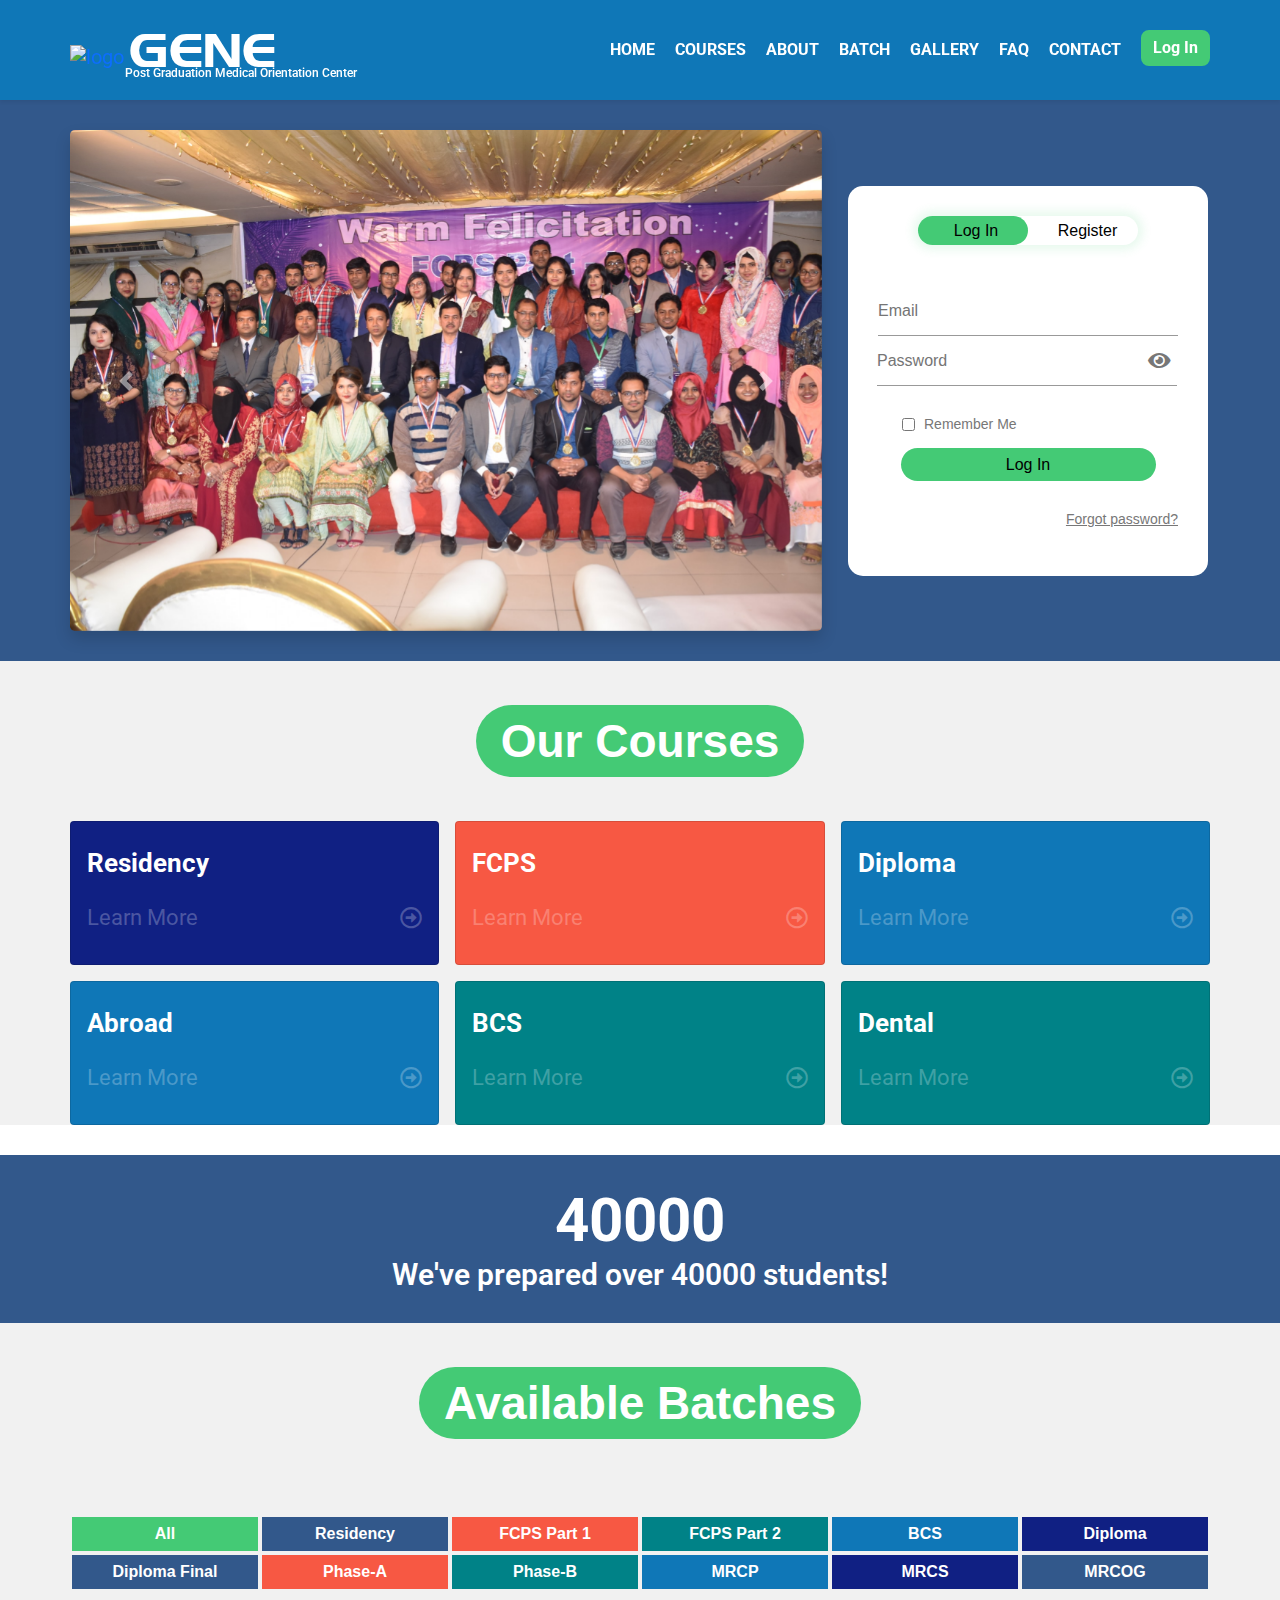
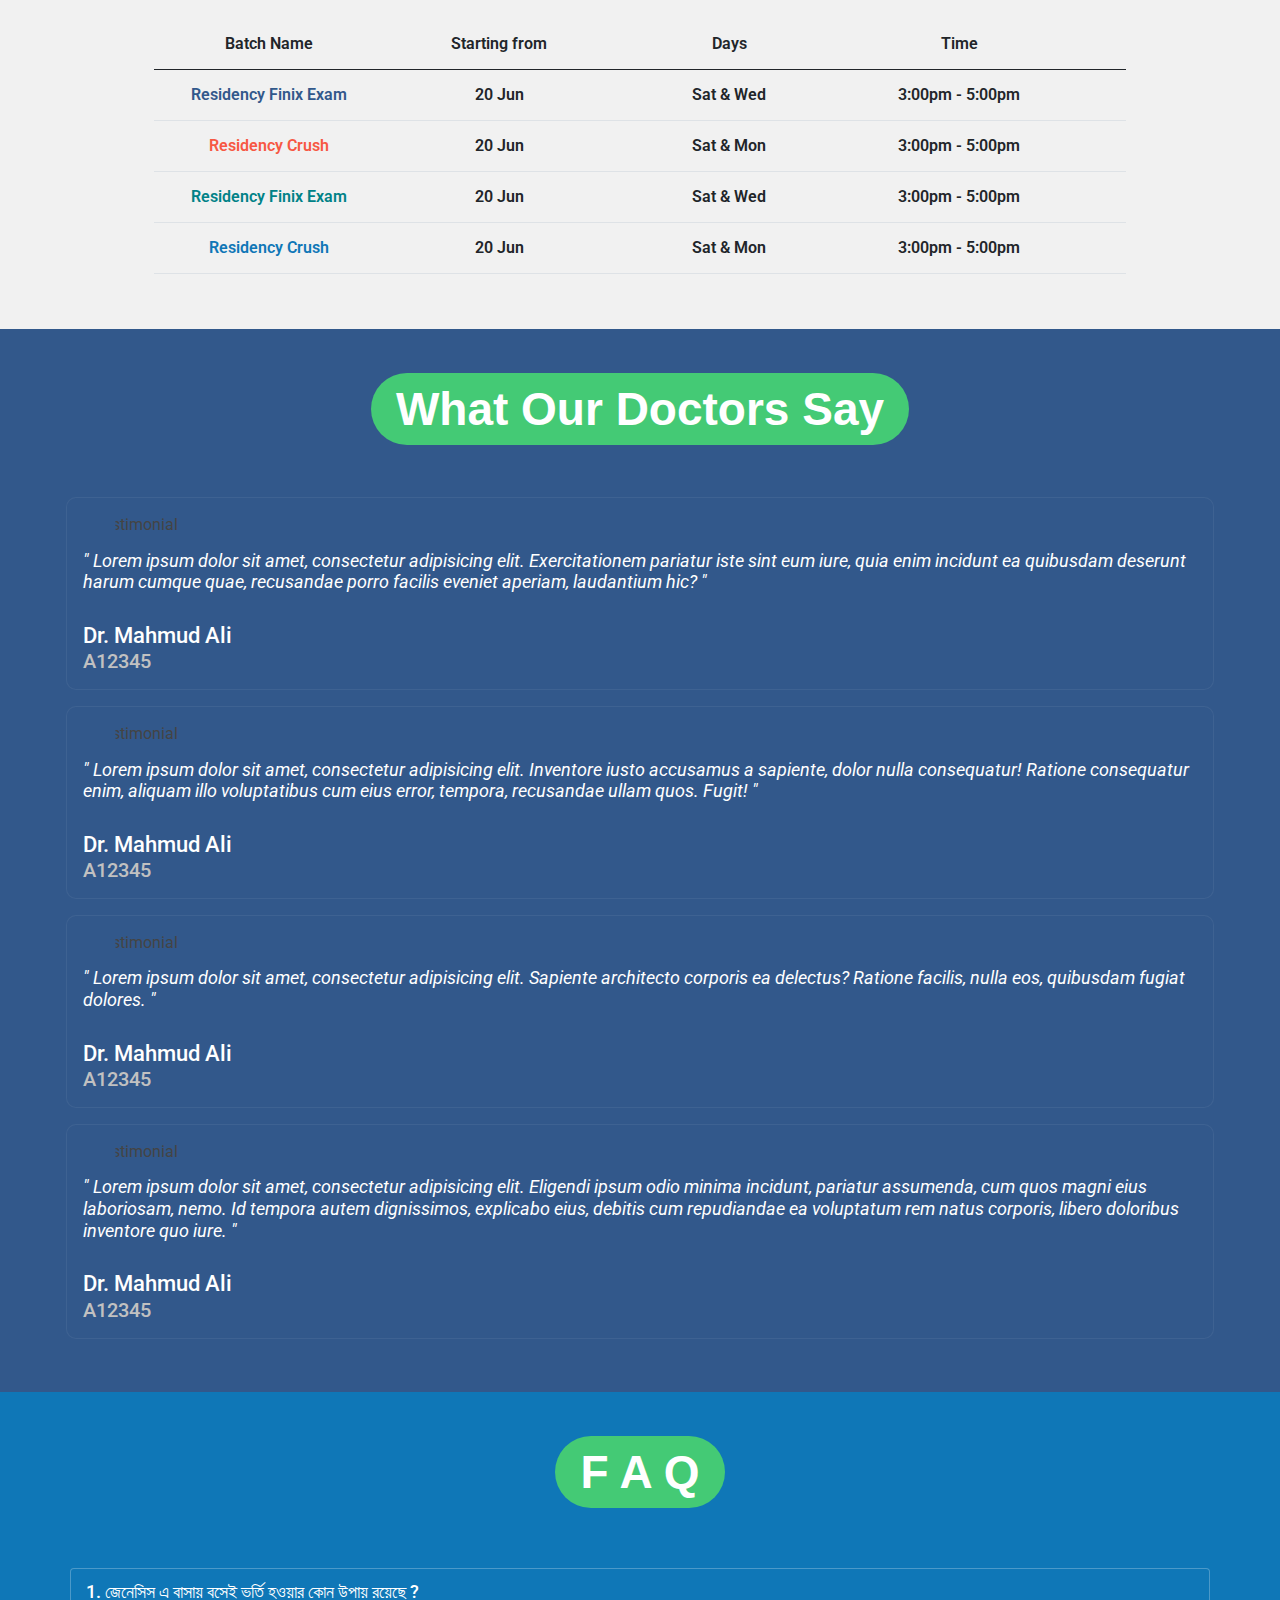
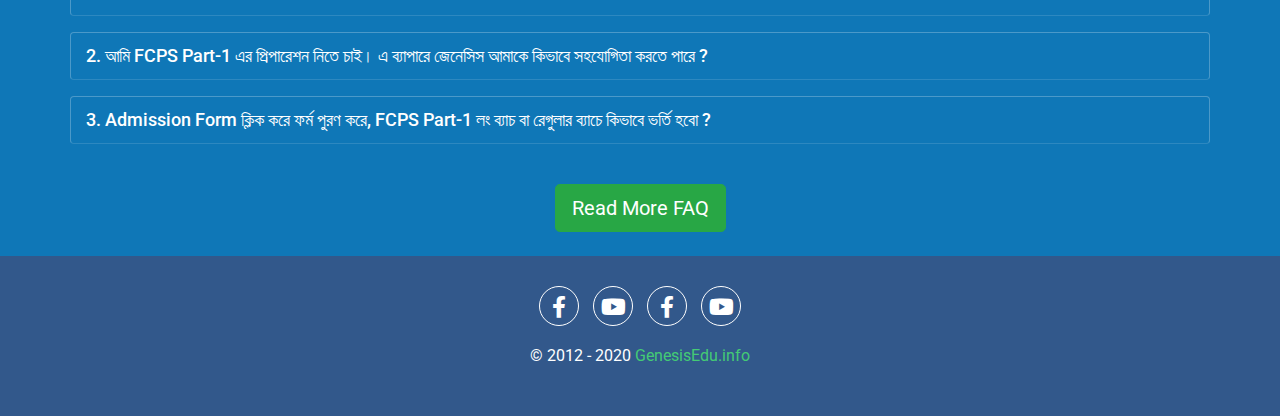
==== commit e25d2232: "Design" ====
--- a/index.html
+++ b/index.html
@@ -1,5 +1,5 @@
 <!DOCTYPE html>
-<html lang="en" class="h-100">
+<html lang="en">
 
 <head>
     <!-- Required meta tags -->
@@ -40,13 +40,14 @@
 
 </head>
 
-<body class="d-flex flex-column h-100">
+<body class="d-flex flex-column" style="min-height: 100vh;">
     <!-- ================= Menu Part Start ================= -->
-    <nav id="menu_part" class="navbar navbar-expand-lg p-0 main_menu fixed-top">
+    <nav id="menu_part" class="navbar navbar-expand-lg p-0 main_menu shadow-sm sticky-top">
         <div class="container-lg px-0">
             <a class="navbar-brand p-0" href="#">
-                <img src="images/logo.png" alt="logo">
+                <img src="images/genesis.png" alt="logo">
                 <span id="logo_typing" class="brand_text">GENESIS</span>
+                <h5>Post Graduation Medical Orientation Center</h5>
             </a>
             <button class="navbar-toggler mix_solve" type="button" data-toggle="collapse" data-target="#navbarSupportedContent" aria-controls="navbarSupportedContent" aria-expanded="false" aria-label="Toggle navigation">
                 <i class="fa fa-bars menu_bar"></i>
@@ -55,22 +56,33 @@
             <div class="collapse navbar-collapse" id="navbarSupportedContent">
                 <ul class="navbar-nav ml-auto">
                     <li class="nav-item">
-                        <a class="nav-link" href="#">Home</a>
-                    </li>
-                    <li class="nav-item">
-                        <a class="nav-link" href="#">Services</a>
-                    </li>
-                    <li class="nav-item">
-                        <a class="nav-link" href="#">About Us</a>
-                    </li>
-                    <li class="nav-item">
-                        <a class="nav-link" href="#">Contact</a>
-                    </li>
+                        <a class="nav-link" href="index.html">Home</a>
+                    </li>
+                    <li class="nav-item">
+                        <a class="nav-link" href="course.html">Courses</a>
+                    </li>
+                    <li class="nav-item">
+                        <a class="nav-link" href="about.html">About</a>
+                    </li>
+                    <li class="nav-item">
+                        <a class="nav-link" href="batch.html">Batch</a>
+                    </li>
+                    <li class="nav-item">
+                        <a class="nav-link" href="gallery.html">Gallery</a>
+                    </li>
+                    <li class="nav-item">
+                        <a class="nav-link" href="faq.html">FAQ</a>
+                    </li>
+                    <li class="nav-item">
+                        <a class="nav-link" href="contact.html">Contact</a>
+                    </li>
+                    <!--
                     <li class="nav-item">
                         <a class="nav-link menu_button" href="#">Sign Up</a>
                     </li>
-                    <li class="nav-item">
-                        <a class="nav-link menu_button" href="#">Login</a>
+-->
+                    <li class="nav-item">
+                        <a class="nav-link menu_button" href="index.html">Log In</a>
                     </li>
                 </ul>
             </div>
@@ -80,599 +92,473 @@
     <!-- ================= Menu Part End ================= -->
 
 
-    <!-- ================= Header Part Start ================= -->
-    <header id="header_part">
-        <div class="container px-lg-0">
-            <div class="row">
-                <div class="col">
-                    <h1>Post Graduation Medical Orientation Center</h1>
+    <main>
+        <!-- ================= Banner Part Start ================= -->
+        <section id="banner_part">
+            <div class="container px-sm-0">
+                <div class="row align-items-center gy-3">
+                    <div class="col-xl-8 col-lg-7 order-lg-0 order-1">
+                        <div class="box shadow rounded-lg">
+                            <div id="carouselExampleControls" class="carousel slide" data-ride="carousel">
+                                <div class="carousel-inner rounded-lg">
+                                    <div class="carousel-item active">
+                                        <img src="images/banner-1.jpg" class="d-block w-100" alt="banner-1">
+                                    </div>
+                                    <div class="carousel-item">
+                                        <img src="images/banner-2.jpg" class="d-block w-100" alt="banner-2">
+                                    </div>
+                                    <div class="carousel-item">
+                                        <img src="images/banner-3.jpg" class="d-block w-100" alt="banner-3">
+                                    </div>
+                                    <div class="carousel-item">
+                                        <img src="images/banner-4.jpg" class="d-block w-100" alt="banner-4">
+                                    </div>
+                                </div>
+                                <a class="carousel-control-prev" href="#carouselExampleControls" role="button" data-slide="prev">
+                                    <span class="carousel-control-prev-icon" aria-hidden="true"></span>
+                                    <span class="sr-only">Previous</span>
+                                </a>
+                                <a class="carousel-control-next" href="#carouselExampleControls" role="button" data-slide="next">
+                                    <span class="carousel-control-next-icon" aria-hidden="true"></span>
+                                    <span class="sr-only">Next</span>
+                                </a>
+                            </div>
+                        </div>
+                    </div>
+                    <div class="col-xl-4 col-lg-5 order-lg-1 order-0">
+                        <div id="log_part">
+                            <div class="form-box">
+                                <div class="button-box">
+                                    <div id="btn"></div>
+                                    <button type="button" class="toggle-btn" onclick="login()" action="">Log In</button>
+                                    <button type="button" class="toggle-btn" onclick="register()">Register</button>
+                                </div>
+                                <form method="" action="" id="login" class="input-group">
+                                    <input type="email" class="input-field" name="email" placeholder="Email" required>
+                                    <input type="password" class="input-field password-field" name="password" placeholder="Password" required>
+                                    <i toggle=".password-field" class="fa fa-fw fa-eye field-icon toggle-password"></i>
+                                    <input id="remember" type="checkbox" class="check-box">
+                                    <label class="remember_label" for="remember">Remember Me</label>
+                                    <button type="submit" class="submit-btn">Log In</button>
+                                    <a href="#" class="forgot_text btn-link">Forgot password?</a>
+                                </form>
+                                <form method="" action="" id="register" class="input-group">
+                                    <input type="text" id="name" class="input-field" placeholder="Full Name" name="name" value="" required>
+                                    <input type="email" id="email" class="input-field" placeholder="E-mail" name="email" value="" required>
+                                    <input type="text" id="phone_number" class="input-field" placeholder="Mobile Number" name="phone_number" value="" required>
+
+                                    <select class="input-field form-select form-select-sm" aria-label=".form-select-sm" required="required">
+                                        <option selected>Select Medical College</option>
+                                        <option value="88">Abdul malek ukil medical college</option>
+                                        <option value="71">Addin Sokin Medical College, Jessore</option>
+                                        <option value="54">Addin Women Medical College, Dhaka</option>
+                                        <option value="57">Anwar Khan Modern Medical College, Dhaka</option>
+                                        <option value="76">Armed Forces Medical College, Dhaka</option>
+                                    </select>
+
+                                    <input type="text" id="bmdc" class="input-field" placeholder="BMDC Number" name="name" value="" required>
+                                    <input type="password" id="password" class="input-field password-field-r" placeholder="Password" name="password" required>
+                                    <i toggle=".password-field-r" class="fa fa-fw fa-eye field-icon toggle-password-r"></i>
+                                    <input id="password-confirm" type="password" class="input-field password-field-r" placeholder="Confirm Password" name="password_confirmation" required>
+                                    <button type="submit" class="submit-btn">Register</button>
+                                </form>
+                            </div>
+                        </div>
+                    </div>
                 </div>
             </div>
-        </div>
-    </header>
-
-    <!-- ================= Header Part End ================= -->
-
-
-    <!-- ================= Banner Part Start ================= -->
-    <section id="banner_part">
-        <div class="container px-sm-0">
-            <div class="row">
-                <div class="col-lg-6">
-                    <div class="box">
-                        <!--
-                        <video width="100%" controls autoplay>
-                            <source src="videos/genesis.mp4" type="video/mp4">
-                        </video>
--->
-                        <iframe src="https://www.facebook.com/plugins/video.php?href=https%3A%2F%2Fwww.facebook.com%2Fgenesispgentrance%2Fvideos%2F301940220761756%2F&show_text=0&width=560" style="border:none;overflow:hidden"></iframe>
-
-                    </div>
-                </div>
-                <div class="col-lg-6">
-                    <div class="banner_text">
-                        <h3>Prepare to succeed!</h3>
-                        <a class="btn" href="#">Sign up <span>FREE</span></a>
-                    </div>
+        </section>
+
+        <!-- ================= Banner Part End ================= -->
+
+
+        <!-- ================= Course Part Start ================= -->
+        <section id="course_part">
+            <div class="container px-lg-0">
+                <div class="row">
+                    <div class="col text-center">
+                        <h2>Our Courses</h2>
+                    </div>
+                </div>
+
+                <div class="row row-cols-2 row-cols-sm-2 row-cols-md-3 g-2 g-lg-3">
+
+                    <div class="col item item-1">
+                        <a href="course-detail.html" class="card">
+                            <div class="card-body">
+                                <h5>Residency</h5>
+                                <p>Learn More<i class="far fa-arrow-alt-circle-right"></i></p>
+                            </div>
+                        </a>
+                    </div>
+                    <div class="col item item-3">
+                        <a href="course-detail.html" class="card">
+                            <div class="card-body">
+                                <h5>FCPS</h5>
+                                <p>Learn More<i class="far fa-arrow-alt-circle-right"></i></p>
+                            </div>
+                        </a>
+                    </div>
+                    <div class="col item item-5">
+                        <a href="course-detail.html" class="card">
+                            <div class="card-body">
+                                <h5>Diploma</h5>
+                                <p>Learn More<i class="far fa-arrow-alt-circle-right"></i></p>
+                            </div>
+                        </a>
+                    </div>
+                    <div class="col item item-5">
+                        <a href="course-detail.html" class="card">
+                            <div class="card-body">
+                                <h5>Abroad</h5>
+                                <p>Learn More<i class="far fa-arrow-alt-circle-right"></i></p>
+                            </div>
+                        </a>
+                    </div>
+                    <div class="col item item-4">
+                        <a href="course-detail.html" class="card">
+                            <div class="card-body">
+                                <h5>BCS</h5>
+                                <p>Learn More<i class="far fa-arrow-alt-circle-right"></i></p>
+                            </div>
+                        </a>
+                    </div>
+                    <div class="col item item-4">
+                        <a href="course-detail.html" class="card">
+                            <div class="card-body">
+                                <h5>Dental</h5>
+                                <p>Learn More<i class="far fa-arrow-alt-circle-right"></i></p>
+                            </div>
+                        </a>
+                    </div>
+
                 </div>
             </div>
-        </div>
-    </section>
-
-    <!-- ================= Banner Part End ================= -->
-
-
-    <!-- ================= Course Part Start ================= -->
-    <section id="course_part">
-        <div class="container px-lg-0">
-            <div class="row row-cols-1 row-cols-sm-2 row-cols-md-3 row-cols-xl-5  g-2 g-lg-3">
-                <div class="col item item-1">
-                    <a href="#" class="card">
-                        <div class="card-body">
-                            <h5>Residency</h5>
-                            <h6>Course</h6>
-                            <p>Learn More<i class="far fa-arrow-alt-circle-right"></i></p>
-                        </div>
-                    </a>
-                </div>
-                <div class="col item item-2">
-                    <a href="#" class="card">
-                        <div class="card-body">
-                            <h5>FCPS Part 1</h5>
-                            <h6>Course</h6>
-                            <p>Learn More<i class="far fa-arrow-alt-circle-right"></i></p>
-                        </div>
-                    </a>
-                </div>
-                <div class="col item item-3">
-                    <a href="#" class="card">
-                        <div class="card-body">
-                            <h5>FCPS Part 2</h5>
-                            <h6>Course</h6>
-                            <p>Learn More<i class="far fa-arrow-alt-circle-right"></i></p>
-                        </div>
-                    </a>
-                </div>
-                <div class="col item item-4">
-                    <a href="#" class="card">
-                        <div class="card-body">
-                            <h5>BCS</h5>
-                            <h6>Course</h6>
-                            <p>Learn More<i class="far fa-arrow-alt-circle-right"></i></p>
-                        </div>
-                    </a>
-                </div>
-
-                <div class="col item item-5">
-                    <a href="#" class="card">
-                        <div class="card-body">
-                            <h5>Diploma</h5>
-                            <h6>Course</h6>
-                            <p>Learn More<i class="far fa-arrow-alt-circle-right"></i></p>
-                        </div>
-                    </a>
-                </div>
-
-            </div>
-        </div>
-    </section>
-
-    <!-- ================= Course Part End ================= -->
-
-
-
-    <!-- ================= Counter Part Start ================= -->
-    <section id="counter_part">
-        <div class="container px-lg-0">
-            <div class="row">
-                <div class="col">
-                    <div class="student_counter text-center">
-                        <span class="counter">40000</span>
-                        <p>We've prepared over <span class="counter">40000</span> students!</p>
-                    </div>
-                </div>
-            </div>
-        </div>
-    </section>
-
-    <!-- ================= Counter Part End ================= -->
-
-
-
-    <!-- ================= Schedule Part Start ================= -->
-
-    <section id="schedule_part">
-        <div class="container px-0">
-            <div class="big-demo" data-js="hero-demo">
+        </section>
+
+        <!-- ================= Course Part End ================= -->
+
+
+
+        <!-- ================= Counter Part Start ================= -->
+        <section id="counter_part">
+            <div class="container px-lg-0">
                 <div class="row">
                     <div class="col">
-                        <h2>Available Batch Schedule</h2>
-                        <a class="btn" href="#">Sign up <span>FREE</span></a>
-                    </div>
-                </div>
-
-                <div class="ui-group">
-                    <div class="filters button-group js-radio-button-group">
-                        <ul class="row controls row-cols-lg-6 row-cols-md-3 row-cols-2 schedule_btn g-1">
-                            <li class="col"><button type="button" class="btn-1 control" data-filter="*">All</button></li>
-                            <li class="col"><button type="button" class="btn-2 control" data-filter=".residency">Residency</button></li>
-                            <li class="col"><button type="button" class="btn-3 control" data-filter=".fcps-part-1">FCPS Part 1</button></li>
-                            <li class="col"><button type="button" class="btn-4 control" data-filter=".fcps-part-2">FCPS Part 2</button></li>
-                            <li class="col"><button type="button" class="btn-5 control" data-filter=".bcs">BCS</button></li>
-                            <li class="col"><button type="button" class="btn-6 control" data-filter=".diploma">Diploma</button></li>
-                        </ul>
-
-                    </div>
-                </div>
+                        <div class="student_counter text-center">
+                            <h5 class="counter">40000</h5>
+                            <p>We've prepared over <span class="counter">40000</span> students!</p>
+                        </div>
+                    </div>
+                </div>
+            </div>
+        </section>
+
+        <!-- ================= Counter Part End ================= -->
+
+
+
+        <!-- ================= Batch Part Start ================= -->
+
+        <section id="schedule_part">
+            <div class="container px-0">
+                <div class="big-demo" data-js="hero-demo">
+                    <div class="row">
+                        <div class="col">
+                            <h2>Available Batches</h2>
+                        </div>
+                    </div>
+
+                    <div class="ui-group">
+                        <div class="filters button-group js-radio-button-group">
+                            <ul class="row controls row-cols-lg-6 row-cols-md-3 row-cols-2 schedule_btn g-1">
+                                <li class="col"><button type="button" class="btn-1 control" data-filter="*">All</button></li>
+                                <li class="col"><button type="button" class="btn-2 control" data-filter=".residency">Residency</button></li>
+                                <li class="col"><button type="button" class="btn-3 control" data-filter=".fcps-part-1">FCPS Part 1</button></li>
+                                <li class="col"><button type="button" class="btn-4 control" data-filter=".fcps-part-2">FCPS Part 2</button></li>
+                                <li class="col"><button type="button" class="btn-5 control" data-filter=".bcs">BCS</button></li>
+                                <li class="col"><button type="button" class="btn-6 control" data-filter=".diploma">Diploma</button></li>
+                                <li class="col"><button type="button" class="btn-2 control" data-filter=".diploma-final">Diploma Final</button></li>
+                                <li class="col"><button type="button" class="btn-3 control" data-filter=".phase-a">Phase-A</button></li>
+                                <li class="col"><button type="button" class="btn-4 control" data-filter=".phase-b">Phase-B</button></li>
+                                <li class="col"><button type="button" class="btn-5 control" data-filter=".mrcp">MRCP</button></li>
+                                <li class="col"><button type="button" class="btn-6 control" data-filter=".mrcs">MRCS</button></li>
+                                <li class="col"><button type="button" class="btn-2 control" data-filter=".mrcog">MRCOG</button></li>
+                            </ul>
+                        </div>
+                    </div>
+
+                    <div class="row">
+                        <div class="col-12 px-md-5">
+                            <div class="schedule_box mx-lg-5">
+                                <div class="">
+
+                                    <table class="table">
+                                        <thead>
+                                            <tr>
+                                                <th>Batch Name</th>
+                                                <th>Starting from</th>
+                                                <th>Days</th>
+                                                <th>Time</th>
+                                                <th>Details</th>
+                                            </tr>
+                                        </thead>
+                                        <tbody class="grid">
+                                            <tr class="element-item residency">
+                                                <td>Residency Finix Exam</td>
+                                                <td>20 Jun</td>
+                                                <td>Sat &amp; Wed</td>
+                                                <td>3:00pm - 5:00pm</td>
+                                                <td><a target="_blank" href="https://www.facebook.com/genesispgentrance/posts/1780307375426787">Link</a></td>
+                                            </tr>
+                                            <tr class="element-item fcps-part-1">
+                                                <td>Residency Crush</td>
+                                                <td>20 Jun</td>
+                                                <td>Sat &amp; Mon</td>
+                                                <td>3:00pm - 5:00pm</td>
+                                                <td><a target="_blank" href="https://www.facebook.com/genesispgentrance/posts/1780307375426787">Link</a></td>
+                                            </tr>
+                                            <tr class="element-item fcps-part-2">
+                                                <td>Residency Finix Exam</td>
+                                                <td>20 Jun</td>
+                                                <td>Sat &amp; Wed</td>
+                                                <td>3:00pm - 5:00pm</td>
+                                                <td><a target="_blank" href="https://www.facebook.com/genesispgentrance/posts/1780307375426787">Link</a></td>
+                                            </tr>
+                                            <tr class="element-item bcs">
+                                                <td>Residency Crush</td>
+                                                <td>20 Jun</td>
+                                                <td>Sat &amp; Mon</td>
+                                                <td>3:00pm - 5:00pm</td>
+                                                <td><a target="_blank" href="https://www.facebook.com/genesispgentrance/posts/1780307375426787">Link</a></td>
+                                            </tr>
+                                        </tbody>
+                                    </table>
+
+                                </div>
+                            </div>
+                        </div>
+                    </div>
+                </div>
+            </div>
+        </section>
+
+
+        <!-- ================= Batch Part End ================= -->
+
+        <!-- ================= Testimonial Part Start ================= -->
+        <section id="testimonial_part">
+            <div class="container px-sm-0">
                 <div class="row">
-                    <div class="col-12 px-md-5">
-                        <div class="schedule_box mx-lg-5">
-                            <div class="grid">
-                                <table class="table element-item residency" data-category="residency">
-                                    <tr>
-                                        <td>Residency</td>
-                                        <td>Course Name 1</td>
-                                        <td>Monday</td>
-                                        <td>2:00pm - 5:00pm</td>
-                                    </tr>
-                                </table>
-                                <table class="table element-item residency" data-category="residency">
-                                    <tr>
-                                        <td>Residency</td>
-                                        <td>Course Name 2</td>
-                                        <td>Friday</td>
-                                        <td>2:00pm - 5:00pm</td>
-                                    </tr>
-                                </table>
-                                <table class="table element-item fcps-part-1" data-category="fcps-part-1">
-                                    <tr>
-                                        <td>FCPS Part 1</td>
-                                        <td>Course Name 1</td>
-                                        <td>Monday</td>
-                                        <td>2:00pm - 5:00pm</td>
-                                    </tr>
-                                </table>
-                                <table class="table element-item fcps-part-1" data-category="fcps-part-1">
-                                    <tr>
-                                        <td>FCPS Part 1</td>
-                                        <td>Course Name 2</td>
-                                        <td>Friday</td>
-                                        <td>2:00pm - 5:00pm</td>
-                                    </tr>
-                                </table>
-                                <table class="table element-item fcps-part-2" data-category="fcps-part-2">
-                                    <tr>
-                                        <td>FCPS Part 2</td>
-                                        <td>Course Name 1</td>
-                                        <td>Monday</td>
-                                        <td>2:00pm - 5:00pm</td>
-                                    </tr>
-                                </table>
-                                <table class="table element-item fcps-part-2" data-category="fcps-part-2">
-                                    <tr>
-                                        <td>FCPS Part 2</td>
-                                        <td>Course Name 2</td>
-                                        <td>Friday</td>
-                                        <td>2:00pm - 5:00pm</td>
-                                    </tr>
-                                </table>
-                                <table class="table element-item bcs" data-category="bcs">
-                                    <tr>
-                                        <td>BCS</td>
-                                        <td>Course Name 1</td>
-                                        <td>Monday</td>
-                                        <td>2:00pm - 5:00pm</td>
-                                    </tr>
-                                </table>
-                                <table class="table element-item bcs" data-category="bcs">
-                                    <tr>
-                                        <td>BCS</td>
-                                        <td>Course Name 2</td>
-                                        <td>Friday</td>
-                                        <td>2:00pm - 5:00pm</td>
-                                    </tr>
-                                </table>
-                                <table class="table element-item diploma" data-category="diploma">
-                                    <tr>
-                                        <td>Diploma</td>
-                                        <td>Course Name 1</td>
-                                        <td>Monday</td>
-                                        <td>2:00pm - 5:00pm</td>
-                                    </tr>
-                                </table>
-                                <table class="table element-item diploma" data-category="diploma">
-                                    <tr>
-                                        <td>Diploma</td>
-                                        <td>Course Name 2</td>
-                                        <td>Friday</td>
-                                        <td>2:00pm - 5:00pm</td>
-                                    </tr>
-                                </table>
-                            </div>
-                        </div>
-                    </div>
+                    <div class="col">
+                        <div class="header text-center">
+                            <h2>What Our Doctors Say</h2>
+                        </div>
+                    </div>
+                </div>
+
+                <div class="row testimonial_slider text-left">
+
+                    <div class="item p-2">
+                        <div class="col-12 card">
+                            <div class="card-body">
+                                <div class="img">
+                                    <img class="img-fluid w-100" src="images/testimonial.jpg" alt="testimonial">
+                                </div>
+                                <p><span>"</span>
+                                    Lorem ipsum dolor sit amet, consectetur adipisicing elit. Exercitationem pariatur iste sint eum iure, quia enim incidunt ea quibusdam deserunt harum cumque quae, recusandae porro facilis eveniet aperiam, laudantium hic?
+                                    <span>"</span></p>
+                                <h5>Dr. Mahmud Ali</h5>
+                                <h6>A12345</h6>
+                            </div>
+                        </div>
+                    </div>
+                    <div class="item p-2">
+                        <div class="col-12 card">
+                            <div class="card-body">
+                                <div class="img">
+                                    <img class="img-fluid w-100" src="images/testimonial.jpg" alt="testimonial">
+                                </div>
+                                <p><span>"</span>
+                                    Lorem ipsum dolor sit amet, consectetur adipisicing elit. Inventore iusto accusamus a sapiente, dolor nulla consequatur! Ratione consequatur enim, aliquam illo voluptatibus cum eius error, tempora, recusandae ullam quos. Fugit!
+                                    <span>"</span></p>
+                                <h5>Dr. Mahmud Ali</h5>
+                                <h6>A12345</h6>
+                            </div>
+                        </div>
+                    </div>
+                    <div class="item p-2">
+                        <div class="col-12 card">
+                            <div class="card-body">
+                                <div class="img">
+                                    <img class="img-fluid w-100" src="images/testimonial.jpg" alt="testimonial">
+                                </div>
+                                <p><span>"</span>
+                                    Lorem ipsum dolor sit amet, consectetur adipisicing elit. Sapiente architecto corporis ea delectus? Ratione facilis, nulla eos, quibusdam fugiat dolores.
+                                    <span>"</span></p>
+                                <h5>Dr. Mahmud Ali</h5>
+                                <h6>A12345</h6>
+                            </div>
+                        </div>
+                    </div>
+                    <div class="item p-2">
+                        <div class="col-12 card">
+                            <div class="card-body">
+                                <div class="img">
+                                    <img class="img-fluid w-100" src="images/testimonial.jpg" alt="testimonial">
+                                </div>
+                                <p><span>"</span>
+                                    Lorem ipsum dolor sit amet, consectetur adipisicing elit. Eligendi ipsum odio minima incidunt, pariatur assumenda, cum quos magni eius laboriosam, nemo. Id tempora autem dignissimos, explicabo eius, debitis cum repudiandae ea voluptatum rem natus corporis, libero doloribus inventore quo iure.
+                                    <span>"</span></p>
+                                <h5>Dr. Mahmud Ali</h5>
+                                <h6>A12345</h6>
+                            </div>
+                        </div>
+                    </div>
+
                 </div>
             </div>
-        </div>
-    </section>
-
-
-    <!-- ================= Schedule Part End ================= -->
-
-    <!-- ================= Testimonial Part Start ================= -->
-    <section id="testimonial_part">
-        <div class="container px-sm-0">
-            <div class="row">
-                <div class="col">
-                    <div class="header text-center">
-                        <h2>What our students say</h2>
-                    </div>
-                </div>
+        </section>
+
+        <!-- ================= Testimonial Part End ================= -->
+
+
+        <!-- ================= FAQ Part Start ================= -->
+        <section id="faq_part">
+            <div class="container px-sm-0">
+                <div class="header text-center">
+                    <h2>F A Q</h2>
+                </div>
+                <div class="row">
+                    <div class="col">
+
+                        <div id="accordion" class="faq_body">
+
+                            <div class="card my-3">
+                                <div class="card-header" id="heading-1">
+                                    <a href="" class="mix_solve" data-toggle="collapse" data-target="#collapse-1" aria-expanded="true" aria-controls="collapse-1">
+                                        1. জেনেসিস এ বাসায় বসেই ভর্তি হওয়ার কোন উপায় রয়েছে ?
+                                    </a>
+                                </div>
+
+                                <div id="collapse-1" class="collapse" aria-labelledby="heading-1" data-parent="#accordion">
+                                    <div class="card-body">
+                                        <p>
+                                            অনলাইন রেজিস্ট্রেশনের নিয়মাবলী এক পলকে দেখে নিনঃ
+                                            যেকোনো ব্রাউজার ওপেন করুন ( ইউসি ব্রাউজার এভয়েড করবেন। )
+                                        </p>
+                                        <p>
+                                            যারা পূর্বে কখনো GENESIS এ ভর্তি ছিলেন না, তারা প্রথমে <a class="btn-link" href="http://www.genesisedu.info/register">www.genesisedu.info</a> তে গিয়ে REGISTER এ ক্লিক করে প্রয়োজনীয় তথ্য দিয়ে রেজিস্ট্রেশন সম্পন্ন করবেন।
+                                        </p>
+                                        <p>
+                                            যারা আগে কোন সময় GENESIS এ কোচিং করেছেন কিন্তু User ID ও Password জানেন না, তারা সরাসরি কথা বলুন 01404-432-532 ( সকাল ১০টা থেকে সন্ধ্যা ৭টা পর্যন্ত )
+                                        </p>
+                                        <p>
+                                            বিঃদ্রঃ-এখানে দেওয়া বিএমডিসি নাম্বারটি পরবর্তীতে আপনার ইউজার আইডি হিসেবে ব্যবহৃত হবে।
+                                            কমপক্ষে ৬ ডিজিট এর পাসওয়ার্ড দিবেন ।
+                                        </p>
+                                        <p>
+                                            রেজিস্ট্রেশন করার সময় অবশ্যই আপনার BMDC নাম্বার দিবেন । যারা স্থায়ী BMDC নাম্বার পান নি তারা অস্থায়ী BMDC নাম্বার ব্যবহার করবেন। অস্থায়ী বিএমডিসি নাম্বারও না পেলে A টাইপ করে আপনার কন্টাক্ট নাম্বার এর শেষের 6 ডিজিট ব্যবহার করবেন।
+                                        </p>
+                                        <p>
+                                            যারা আগে কোন সময় GENESIS এ ভর্তি ছিলেন কিন্তু User ID ও Password জানেন না তারা <a href="https://www.facebook.com/groups/genesis.pg/permalink/2781499671947775/">এই সংযুক্ত লিংকে </a> গিয়ে বিস্তারিত লিখুন ।
+                                        </p>
+                                        <p>
+                                            আপনার user ID ও Password দিয়ে <a class="btn-link" href="http://www.genesisedu.info/login">www.genesisedu.info</a> এ লগইন করুন।
+                                        </p>
+                                        <p>
+                                            NB: Please don't use any special character in Password like " @ ! # $ " etc.
+                                            Use only letter and number "abc123" etc.
+                                        </p>
+                                    </div>
+                                </div>
+                            </div>
+
+                            <div class="card my-3">
+                                <div class="card-header" id="heading-2">
+                                    <a href="" class="mix_solve" data-toggle="collapse" data-target="#collapse-2" aria-expanded="true" aria-controls="collapse-2">
+                                        2. আমি FCPS Part-1 এর প্রিপারেশন নিতে চাই। এ ব্যাপারে জেনেসিস আমাকে কিভাবে সহযোগিতা করতে পারে ?
+                                    </a>
+                                </div>
+
+                                <div id="collapse-2" class="collapse" aria-labelledby="heading-2" data-parent="#accordion">
+                                    <div class="card-body">
+                                        <p>
+                                            FCPS Part-1 সম্পর্কিত <a href="https://www.facebook.com/genesispgentrance/posts/1730721947051997">এই সংযুক্ত লিংকে </a> ক্লিক করলে আপনি বিস্তারিত জানতে পারবেন আশাকরি।
+                                        </p>
+                                        <p>
+                                            FCPS Part-1 January2021 এর EXAM BATCH এখনো শুরু হয় নি। আনুষ্ঠানিক ঘোষণা হলে এ ব্যাপারে সকল তথ্য GENESIS PG Challengers ফেসবুক Group এপাবেন। আগষ্ট মাসে EXAM BATCH এর ঘোষণা আসতে পারে।
+                                        </p>
+                                    </div>
+                                </div>
+
+                            </div>
+
+                            <div class="card my-3">
+                                <div class="card-header" id="heading-3">
+                                    <a href="" class="mix_solve" data-toggle="collapse" data-target="#collapse-3" aria-expanded="true" aria-controls="collapse-3">
+                                        3. Admission Form ক্লিক করে ফর্ম পুরণ করে, FCPS Part-1 লং ব্যাচ বা রেগুলার ব্যাচে কিভাবে ভর্তি হবো ?
+                                    </a>
+                                </div>
+
+                                <div id="collapse-3" class="collapse" aria-labelledby="heading-3" data-parent="#accordion">
+                                    <div class="card-body">
+                                        <p>
+                                            খুব সতর্কতার সাথে নিচের স্টেপগুলো খেয়াল করে Admission Form পূরণ করুনঃ
+                                        </p>
+                                        <p>
+                                            আপনার user ID ও Password দিয়ে <a class="btn-link" href="http://www.genesisedu.info/login">www.genesisedu.info</a> তে লগইন করুন।
+                                        </p>
+                                        <p>
+                                            আপনার profile এর dashboard এ admission form এ ক্লিক করুন।
+                                        </p>
+                                        <p>
+                                            Admission form এ গিয়ে :
+                                        </p>
+                                        <ul>
+                                            <li>a. Institute সিলেক্ট করুন BCPS</li>
+                                            <li>b. Course সিলেক্ট করুন FCPS Part-I Online ( মনে রাখুন FCPS Part-I Online )</li>
+                                            <li>c. Session সিলেক্ট করুন July(Jul-Jan)</li>
+                                            <li>d. Discipline সিলেক্ট করুন আপনি যে ডিসিপ্লিনে পরীক্ষা দিতে চান।</li>
+                                            <li>e. Service point/Branch সিলেক্ট করুন #Online</li>
+                                            <li>f. Batch সিলেক্ট করুন:
+                                                <ul>
+                                                    <li>1. Online Davidson Plus 1 Batch ( মেডিসিন ও এলাইড )</li>
+                                                    <li>2. Online Foundation 1 Batch ( সার্জারি ও এলাইড, পেডিয়েট্রিক্স ও এলাইড, গাইনি এন্ড অবস ও এলাইড, এনেস্থেশিওলজি, ইএনটি, অফথ্যালমোলজি, ফিজিক্যাল মেডিসিন,রেডিওলজি, রেডিওথেরাপি, ডার্মাটোলজি, সাইকিয়াট্রি )</li>
+                                                </ul>
+                                            </li>
+                                            <li>g. Year সিলেক্ট করুন 2020</li>
+                                        </ul>
+                                        <p>এরপর Submit বাটনে ক্লিক করুন।</p>
+
+                                    </div>
+                                </div>
+
+                            </div>
+
+                        </div>
+
+                    </div>
+
+                </div>
+
+                <div class="row">
+                    <div class="col text-center py-4">
+                        <a href="faq.html" class="btn btn-success rounded-lg btn-lg">Read More FAQ</a>
+                    </div>
+                </div>
+
             </div>
-            <div class="row testimonial_slider text-left">
-                <div class="item p-2">
-                    <div class="col-12 card">
-                        <div class="card-body">
-                            <div class="img">
-                                <img class="img-fluid w-100" src="images/testimonial.jpg" alt="testimonial">
-                            </div>
-                            <p><span>"</span>
-                                Lorem ipsum dolor sit amet, consectetur adipisicing elit. Exercitationem pariatur iste sint eum iure, quia enim incidunt ea quibusdam deserunt harum cumque quae, recusandae porro facilis eveniet aperiam, laudantium hic?
-                                <span>"</span></p>
-                            <h5>Dr. Mahmud Ali</h5>
-                            <h6>A12345</h6>
-                        </div>
-                    </div>
-                </div>
-                <div class="item p-2">
-                    <div class="col-12 card">
-                        <div class="card-body">
-                            <div class="img">
-                                <img class="img-fluid w-100" src="images/testimonial.jpg" alt="testimonial">
-                            </div>
-                            <p><span>"</span>
-                                Lorem ipsum dolor sit amet, consectetur adipisicing elit. Inventore iusto accusamus a sapiente, dolor nulla consequatur! Ratione consequatur enim, aliquam illo voluptatibus cum eius error, tempora, recusandae ullam quos. Fugit!
-                                <span>"</span></p>
-                            <h5>Dr. Mahmud Ali</h5>
-                            <h6>A12345</h6>
-                        </div>
-                    </div>
-                </div>
-                <div class="item p-2">
-                    <div class="col-12 card">
-                        <div class="card-body">
-                            <div class="img">
-                                <img class="img-fluid w-100" src="images/testimonial.jpg" alt="testimonial">
-                            </div>
-                            <p><span>"</span>
-                                Lorem ipsum dolor sit amet, consectetur adipisicing elit. Sapiente architecto corporis ea delectus? Ratione facilis, nulla eos, quibusdam fugiat dolores.
-                                <span>"</span></p>
-                            <h5>Dr. Mahmud Ali</h5>
-                            <h6>A12345</h6>
-                        </div>
-                    </div>
-                </div>
-                <div class="item p-2">
-                    <div class="col-12 card">
-                        <div class="card-body">
-                            <div class="img">
-                                <img class="img-fluid w-100" src="images/testimonial.jpg" alt="testimonial">
-                            </div>
-                            <p><span>"</span>
-                                Lorem ipsum dolor sit amet, consectetur adipisicing elit. Eligendi ipsum odio minima incidunt, pariatur assumenda, cum quos magni eius laboriosam, nemo. Id tempora autem dignissimos, explicabo eius, debitis cum repudiandae ea voluptatum rem natus corporis, libero doloribus inventore quo iure.
-                                <span>"</span></p>
-                            <h5>Dr. Mahmud Ali</h5>
-                            <h6>A12345</h6>
-                        </div>
-                    </div>
-                </div>
-
-            </div>
-        </div>
-    </section>
-
-    <!-- ================= Testimonial Part End ================= -->
-
-
-    <!-- ================= FAQ Part Start ================= -->
-    <section id="faq_part">
-        <div class="container px-sm-0">
-            <div class="header text-center">
-                <h2>F A Q</h2>
-            </div>
-            <div class="row">
-                <div class="col">
-                    <div id="accordion" class="faq_body">
-
-                        <div class="card">
-                            <div class="card-header" id="heading-1">
-                                <a href="" class="mix_solve" data-toggle="collapse" data-target="#collapse-1" aria-expanded="true" aria-controls="collapse-1">
-                                    1. জেনেসিস এ বাসায় বসেই ভর্তি হওয়ার কোন উপায় রয়েছে ?
-                                </a>
-                            </div>
-
-                            <div id="collapse-1" class="collapse" aria-labelledby="heading-1" data-parent="#accordion">
-                                <div class="card-body">
-                                    <p>
-                                        অনলাইন রেজিস্ট্রেশনের নিয়মাবলী এক পলকে দেখে নিনঃ
-                                        যেকোনো ব্রাউজার ওপেন করুন ( ইউসি ব্রাউজার এভয়েড করবেন। )
-                                    </p>
-                                    <p>
-                                        যারা পূর্বে কখনো GENESIS এ ভর্তি ছিলেন না, তারা প্রথমে <a class="btn-link" href="http://www.genesisedu.info/register">www.genesisedu.info</a> তে গিয়ে REGISTER এ ক্লিক করে প্রয়োজনীয় তথ্য দিয়ে রেজিস্ট্রেশন সম্পন্ন করবেন।
-                                    </p>
-                                    <p>
-                                        যারা আগে কোন সময় GENESIS এ কোচিং করেছেন কিন্তু User ID ও Password জানেন না, তারা সরাসরি কথা বলুন 01404-432-532 ( সকাল ১০টা থেকে সন্ধ্যা ৭টা পর্যন্ত )
-                                    </p>
-                                    <p>
-                                        বিঃদ্রঃ-এখানে দেওয়া বিএমডিসি নাম্বারটি পরবর্তীতে আপনার ইউজার আইডি হিসেবে ব্যবহৃত হবে।
-                                        কমপক্ষে ৬ ডিজিট এর পাসওয়ার্ড দিবেন ।
-                                    </p>
-                                    <p>
-                                        রেজিস্ট্রেশন করার সময় অবশ্যই আপনার BMDC নাম্বার দিবেন । যারা স্থায়ী BMDC নাম্বার পান নি তারা অস্থায়ী BMDC নাম্বার ব্যবহার করবেন। অস্থায়ী বিএমডিসি নাম্বারও না পেলে A টাইপ করে আপনার কন্টাক্ট নাম্বার এর শেষের 6 ডিজিট ব্যবহার করবেন।
-                                    </p>
-                                    <p>
-                                        যারা আগে কোন সময় GENESIS এ ভর্তি ছিলেন কিন্তু User ID ও Password জানেন না তারা <a href="https://www.facebook.com/groups/genesis.pg/permalink/2781499671947775/">এই সংযুক্ত লিংকে </a> গিয়ে বিস্তারিত লিখুন ।
-                                    </p>
-                                    <p>
-                                        আপনার user ID ও Password দিয়ে <a class="btn-link" href="http://www.genesisedu.info/login">www.genesisedu.info</a> এ লগইন করুন।
-                                    </p>
-                                    <p>
-                                        NB: Please don't use any special character in Password like " @ ! # $ " etc.
-                                        Use only letter and number "abc123" etc.
-                                    </p>
-                                </div>
-                            </div>
-                        </div>
-
-                        <div class="card">
-                            <div class="card-header" id="heading-2">
-                                <a href="" class="mix_solve" data-toggle="collapse" data-target="#collapse-2" aria-expanded="true" aria-controls="collapse-2">
-                                    2. আমি FCPS Part-1 এর প্রিপারেশন নিতে চাই। এ ব্যাপারে জেনেসিস আমাকে কিভাবে সহযোগিতা করতে পারে ?
-                                </a>
-                            </div>
-
-                            <div id="collapse-2" class="collapse" aria-labelledby="heading-2" data-parent="#accordion">
-                                <div class="card-body">
-                                    <p>
-                                        FCPS Part-1 সম্পর্কিত <a href="https://www.facebook.com/genesispgentrance/posts/1730721947051997">এই সংযুক্ত লিংকে </a> ক্লিক করলে আপনি বিস্তারিত জানতে পারবেন আশাকরি।
-                                    </p>
-                                    <p>
-                                        FCPS Part-1 January2021 এর EXAM BATCH এখনো শুরু হয় নি। আনুষ্ঠানিক ঘোষণা হলে এ ব্যাপারে সকল তথ্য GENESIS PG Challengers ফেসবুক Group এপাবেন। আগষ্ট মাসে EXAM BATCH এর ঘোষণা আসতে পারে।
-                                    </p>
-                                </div>
-                            </div>
-
-                        </div>
-
-                        <div class="card">
-                            <div class="card-header" id="heading-3">
-                                <a href="" class="mix_solve" data-toggle="collapse" data-target="#collapse-3" aria-expanded="true" aria-controls="collapse-3">
-                                    3. Admission Form ক্লিক করে ফর্ম পুরণ করে, FCPS Part-1 লং ব্যাচ বা রেগুলার ব্যাচে কিভাবে ভর্তি হবো ?
-                                </a>
-                            </div>
-
-                            <div id="collapse-3" class="collapse" aria-labelledby="heading-3" data-parent="#accordion">
-                                <div class="card-body">
-                                    <p>
-                                        খুব সতর্কতার সাথে নিচের স্টেপগুলো খেয়াল করে Admission Form পূরণ করুনঃ
-                                    </p>
-                                    <p>
-                                        আপনার user ID ও Password দিয়ে <a class="btn-link" href="http://www.genesisedu.info/login">www.genesisedu.info</a> তে লগইন করুন।
-                                    </p>
-                                    <p>
-                                        আপনার profile এর dashboard এ admission form এ ক্লিক করুন।
-                                    </p>
-                                    <p>
-                                        Admission form এ গিয়ে :
-                                    </p>
-                                    <ul>
-                                        <li>a. Institute সিলেক্ট করুন BCPS</li>
-                                        <li>b. Course সিলেক্ট করুন FCPS Part-I Online (মনে রাখুন FCPS Part-I Online )</li>
-                                        <li>c. Session সিলেক্ট করুন July(Jul-Jan)</li>
-                                        <li>d. Discipline সিলেক্ট করুন আপনি যে ডিসিপ্লিনে পরীক্ষা দিতে চান।</li>
-                                        <li>e. Service point/Branch সিলেক্ট করুন #Online</li>
-                                        <li>f. Batch সিলেক্ট করুন:
-                                            <ul>
-                                                <li>1. Online Davidson Plus 1 Batch (মেডিসিন ও এলাইড )
-                                                </li>
-                                                <li>2. Online Foundation 1 Batch (সার্জারি ও এলাইড, পেডিয়েট্রিক্স ও এলাইড, গাইনি এন্ড অবস ও এলাইড, এনেস্থেশিওলজি, ইএনটি, অফথ্যালমোলজি, ফিজিক্যাল মেডিসিন,রেডিওলজি, রেডিওথেরাপি, ডার্মাটোলজি, সাইকিয়াট্রি )</li>
-                                            </ul>
-                                        </li>
-                                        <li>g. Year সিলেক্ট করুন 2020</li>
-                                    </ul>
-                                    <p>এরপর Submit বাটনে ক্লিক করুন।</p>
-
-                                </div>
-                            </div>
-
-                        </div>
-
-                        <div class="card">
-                            <div class="card-header" id="heading-4">
-                                <a href="" class="mix_solve" data-toggle="collapse" data-target="#collapse-4" aria-expanded="true" aria-controls="collapse-4">
-                                    4. আমি Residency এর প্রিপারেশন নিতে চাই। এ ব্যাপারে জেনেসিস আমাকে কিভাবে সহযোগিতা করতে পারে ?
-                                </a>
-                            </div>
-
-                            <div id="collapse-4" class="collapse" aria-labelledby="heading-4" data-parent="#accordion">
-                                <div class="card-body">
-                                    <p>
-                                        ......
-                                    </p>
-                                </div>
-                            </div>
-
-                        </div>
-
-                        <div class="card">
-                            <div class="card-header" id="heading-5">
-                                <a href="" class="mix_solve" data-toggle="collapse" data-target="#collapse-5" aria-expanded="true" aria-controls="collapse-5">
-                                    5. Admission Form ক্লিক করে ফর্ম পুরণ করে, Residency লং ব্যাচ বা রেগুলার ব্যাচে কিভাবে ভর্তি হবো ?
-                                </a>
-                            </div>
-
-                            <div id="collapse-5" class="collapse" aria-labelledby="heading-5" data-parent="#accordion">
-                                <div class="card-body">
-                                    <p>
-                                        ......
-                                    </p>
-                                </div>
-                            </div>
-
-                        </div>
-
-                        <div class="card">
-                            <div class="card-header" id="heading-6">
-                                <a href="" class="mix_solve" data-toggle="collapse" data-target="#collapse-6" aria-expanded="true" aria-controls="collapse-6">
-                                    6. কিভাবে অনলাইনে Pay করবো ?
-                                </a>
-                            </div>
-
-                            <div id="collapse-6" class="collapse" aria-labelledby="heading-6" data-parent="#accordion">
-                                <div class="card-body">
-                                    <p>
-                                        ......
-                                    </p>
-                                </div>
-                            </div>
-
-                        </div>
-
-                        <div class="card">
-                            <div class="card-header" id="heading-7">
-                                <a href="" class="mix_solve" data-toggle="collapse" data-target="#collapse-7" aria-expanded="true" aria-controls="collapse-7">
-                                    7. আমি কার্ড থেকে টাকা পেমেন্ট করেছি কিন্তু আমার পেমেন্ট স্ট্যাটাস এখনো Pay Now দেখাচ্ছে !
-                                </a>
-                            </div>
-
-                            <div id="collapse-7" class="collapse" aria-labelledby="heading-7" data-parent="#accordion">
-                                <div class="card-body">
-                                    <p>
-                                        ......
-                                    </p>
-                                </div>
-                            </div>
-
-                        </div>
-
-                        <div class="card">
-                            <div class="card-header" id="heading-8">
-                                <a href="" class="mix_solve" data-toggle="collapse" data-target="#collapse-8" aria-expanded="true" aria-controls="collapse-8">
-                                    8. অনলাইনে ভর্তির পর এখন কি করণীয় ?
-                                </a>
-                            </div>
-
-                            <div id="collapse-8" class="collapse" aria-labelledby="heading-8" data-parent="#accordion">
-                                <div class="card-body">
-                                    <p>
-                                        ......
-                                    </p>
-                                </div>
-                            </div>
-
-                        </div>
-
-                        <div class="card">
-                            <div class="card-header" id="heading-9">
-                                <a href="" class="mix_solve" data-toggle="collapse" data-target="#collapse-9" aria-expanded="true" aria-controls="collapse-9">
-                                    9. আমার ক্লাশ ও পরীক্ষার রুটিন দেখবো কিভাবে ?
-                                </a>
-                            </div>
-
-                            <div id="collapse-9" class="collapse" aria-labelledby="heading-9" data-parent="#accordion">
-                                <div class="card-body">
-                                    <p>
-                                        ......
-                                    </p>
-                                </div>
-                            </div>
-
-                        </div>
-
-                        <div class="card">
-                            <div class="card-header" id="heading-10">
-                                <a href="" class="mix_solve" data-toggle="collapse" data-target="#collapse-10" aria-expanded="true" aria-controls="collapse-10">
-                                    10. লেকচার ভিডিও কিভাবে দেখবো, বারবার দেখতে পারবো কি না ও কতদিন আমার প্রোফাইলে থাকবে ?
-                                </a>
-                            </div>
-
-                            <div id="collapse-10" class="collapse" aria-labelledby="heading-10" data-parent="#accordion">
-                                <div class="card-body">
-                                    <p>
-                                        ......
-                                    </p>
-                                </div>
-                            </div>
-
-                        </div>
-
-                        <div class="card">
-                            <div class="card-header" id="heading-11">
-                                <a href="" class="mix_solve" data-toggle="collapse" data-target="#collapse-11" aria-expanded="true" aria-controls="collapse-11">
-                                    11. লেকচার ভিডিও আমার প্রোফাইলে পাচ্ছি না, এখন কি করবো ?
-                                </a>
-                            </div>
-
-                            <div id="collapse-11" class="collapse" aria-labelledby="heading-11" data-parent="#accordion">
-                                <div class="card-body">
-                                    <p>
-                                        ......
-                                    </p>
-                                </div>
-                            </div>
-
-                        </div>
-
-                        <div class="card">
-                            <div class="card-header" id="heading-12">
-                                <a href="" class="mix_solve" data-toggle="collapse" data-target="#collapse-12" aria-expanded="true" aria-controls="collapse-12">
-                                    12. কিভাবে অনলাইনে পরীক্ষা দিবো ও রেজাল্ট দেখবো ?
-                                </a>
-                            </div>
-
-                            <div id="collapse-12" class="collapse" aria-labelledby="heading-12" data-parent="#accordion">
-                                <div class="card-body">
-                                    <p>
-                                        ......
-                                    </p>
-                                </div>
-                            </div>
-
-                        </div>
-
-                    </div>
-
-                </div>
-            </div>
-        </div>
-    </section>
-
-    <!-- ================= FAQ Part End ================= -->
-
-
-    <!-- ================= Header Part Start ================= -->
-
-    <!-- ================= Header Part End ================= -->
+        </section>
+
+        <!-- ================= FAQ Part End ================= -->
+
+
+        <!-- ================= Header Part Start ================= -->
+
+        <!-- ================= Header Part End ================= -->
+
+    </main>
 
 
     <!-- ================= Footer Start ================= -->
@@ -689,6 +575,14 @@
     <!-- ================= Footer End ================= -->
 
 
+
+
+
+
+
+
+
+
     <!-- ================= JavaScript =================
     ~~~~~~~~~~~~~~~~~~~~~~~~~~~~~~~~~~~~~~~~~~~~~~~~~~~ -->
     <!-- Popper first then Bootstrap JS V5 -->
--- a/css/style.css
+++ b/css/style.css
@@ -2,8 +2,6 @@
     font-family: myFont;
     src: url(../font/films.DENMARK.ttf);
 }
-
-
 
 * {
     margin: 0;
@@ -51,6 +49,10 @@
     line-height: 1.2;
 }
 
+html {
+    scroll-behavior: smooth;
+}
+
 .d_block {
     display: block !important;
 }
@@ -59,6 +61,7 @@
 
 /* ================= Variable Start ================= */
 :root {
+    --color-0: #f1f1f1;
     --color-1: #31c5ce;
     --color-2: #32588b;
     --color-3: #f75843;
@@ -72,19 +75,33 @@
 
 /* ================= Menu Part Start ================= */
 .main_menu {
-    background: var(--color-1);
-    height: 80px;
+    background: var(--color-5);
+    height: 100px;
     z-index: 999;
+
+}
+
+.main_menu .navbar-brand {
+    position: relative;
+}
+
+.main_menu .navbar-brand h5 {
+    color: #fff;
+    position: absolute;
+    left: 55px;
+    bottom: -2px;
+    width: 100%;
+    font-size: 12px;
 }
 
 .main_menu .navbar-brand img {
-    transform: translateY(-15px);
+    transform: translateY(-5px);
 }
 
 .main_menu .navbar-brand .brand_text {
     color: #fff;
     font-family: 'myFont', sans-serif;
-    font-size: 60px;
+    font-size: 47px;
 }
 
 .main_menu .navbar-nav .nav-item .nav-link {
@@ -93,7 +110,7 @@
     font-size: 16px;
     text-transform: uppercase;
     font-weight: 700;
-    line-height: 35px;
+    line-height: 40px;
     margin-left: 20px;
     position: relative;
     z-index: 1;
@@ -106,20 +123,22 @@
 }
 
 .main_menu .navbar-nav .nav-item .nav-link:hover {
-    color: var(--color-5);
+    color: var(--color-7);
 }
 
 .main_menu .navbar-nav .nav-item .nav-link.menu_button {
-    background: #fff;
-    color: var(--color-5);
+    background: var(--color-7);
+    color: #fff;
     padding: 0 10px;
-    border-radius: 7px;
-    border: 0;
+    border-radius: 8px;
+    border: 2px solid var(--color-7);
     text-transform: capitalize;
+    line-height: 32px;
 }
 
 .main_menu .navbar-nav .nav-item .nav-link.menu_button:hover {
-    background: var(--color-5);
+    border: 2px solid #fff;
+    background: transparent;
     color: #fff;
 }
 
@@ -128,8 +147,8 @@
 
 /* ================= Header Part Start ================= */
 #header_part {
-    padding-top: 70px;
-    background: var(--color-1);
+    padding-top: 10px;
+    background: var(--color-5);
 }
 
 #header_part h1 {
@@ -188,16 +207,169 @@
     height: 320px;
 }
 
+/* ================= Log Part End ================= */
+
+#log_part {
+    font-family: sans-serif;
+    font-size: 16px;
+}
+
+#log_part .form-box {
+    width: 100%;
+    max-width: 360px;
+    height: 390px;
+    position: relative;
+    margin: 0 auto;
+    background: #fff;
+    padding: 0;
+    border-radius: 15px;
+    overflow: hidden;
+}
+
+#log_part .button-box {
+    width: 220px;
+    margin: 30px auto;
+    position: relative;
+    -webkit-box-shadow: 0 0 10px 5px #44ca751f;
+    box-shadow: 0 0 10px 5px #44ca751f;
+    border-radius: 30px;
+}
+
+#log_part .toggle-btn {
+    padding: 5px 20px 5px 35px;
+    cursor: pointer;
+    background: transparent;
+    border: 0;
+    outline: none;
+    position: relative;
+}
+
+#log_part #btn {
+    top: 0;
+    left: 0;
+    position: absolute;
+    width: 110px;
+    height: 100%;
+    background: var(--color-7);
+    border-radius: 30px;
+
+    transition: all linear 0.4s;
+    -webkit-transition: all linear 0.4s;
+    -moz-transition: all linear 0.4s;
+    -ms-transition: all linear 0.4s;
+    -o-transition: all linear 0.4s;
+}
+
+#log_part .input-group {
+    top: 100px;
+    position: absolute;
+    width: calc(100% - 60px);
+
+    transition: all linear 0.4s;
+    -webkit-transition: all linear 0.4s;
+    -moz-transition: all linear 0.4s;
+    -ms-transition: all linear 0.4s;
+    -o-transition: all linear 0.4s;
+}
+
+#log_part #register.input-group {
+    top: 75px;
+}
+
+#log_part select.input-field {
+    color: #222;
+    font-size: 16px;
+}
+
+#log_part .input-field {
+    width: 100%;
+    padding: 15px 0;
+    border: 0;
+    border-bottom: 1px solid #999;
+    outline: none;
+    background: transparent;
+}
+
+#log_part #register .input-field {
+    padding: 7px 0;
+}
+
+#log_part .submit-btn {
+    width: 85%;
+    padding: 7px 30px;
+    cursor: pointer;
+    display: block;
+    margin: auto;
+    background: var(--color-7);
+    border: 0;
+    outline: none;
+    border-radius: 30px;
+    margin-top: 15px;
+}
+
+#log_part .check-box {
+    margin: 30px 10px 0 0;
+}
+
+#log_part .remember_label {
+    color: #777;
+    font-size: 14px;
+    margin-top: 30px;
+}
+
+#log_part .forgot_text {
+    margin: 30px auto;
+    display: block;
+    text-align: right;
+    color: #777;
+    font-size: 14px;
+    width: 100%;
+}
+
+#log_part #login {
+    left: 30px;
+}
+
+#log_part #register {
+    left: 430px;
+}
+
+#log_part .field-icon {
+    font-size: 20px;
+    margin-top: -30px;
+    position: relative;
+    z-index: 2;
+    color: #777;
+    cursor: pointer;
+    left: 90%;
+    top: -5px;
+}
+
+#log_part .field-icon.toggle-password-r {
+    top: 3px;
+}
+
+/* ================= Log Part End ================= */
+
 /* ================= Banner Part End ================= */
 
 
 /* ================= Course Part Start ================= */
 #course_part {
-    padding: 30px 0;
-    background: var(--color-1);
-}
-
-#course_part .item {}
+    background: var(--color-0);
+}
+
+#course_part h2 {
+    color: #fff;
+    font-size: 46px;
+    font-weight: 700;
+    font-family: sans-serif;
+    line-height: 160px;
+    background: var(--color-7);
+    display: inline;
+    padding: 10px 25px;
+    border-radius: 50px;
+}
 
 #course_part .item-1 .card {
     background: var(--color-6);
@@ -220,7 +392,7 @@
 }
 
 #course_part .item h5 {
-    font-size: 24px;
+    font-size: 26px;
     line-height: 50px;
     font-weight: 700;
     color: #fff;
@@ -234,7 +406,7 @@
 }
 
 #course_part .item p {
-    font-size: 24px;
+    font-size: 22px;
     color: #ffffff40;
     line-height: 60px;
     text-align: left;
@@ -260,11 +432,12 @@
 
 /* ================= Counter Part Start ================= */
 #counter_part {
+    margin: 30px 0 0;
     background: var(--color-2);
-    padding: 20px 0;
-}
-
-.student_counter > span {
+    padding: 30px 0;
+}
+
+.student_counter > h5 {
     font-size: 60px;
     font-weight: 700;
     color: #fff;
@@ -276,27 +449,28 @@
     color: #fff;
 }
 
-
-
 /* ================= Counter Part End ================= */
 
 
 /* ================= Schedule Part Start ================= */
 #schedule_part {
-    background: #fff;
-    padding: 30px 0;
     text-align: center;
+    background: var(--color-0);
 }
 
 #schedule_part h2 {
-    color: var(--color-2);
+    color: #fff;
     font-size: 46px;
-    font-weight: 600;
+    font-weight: 700;
     font-family: sans-serif;
     line-height: 160px;
-}
-
-#schedule_part a {
+    background: var(--color-7);
+    display: inline;
+    padding: 10px 25px;
+    border-radius: 50px;
+}
+
+#schedule_part > a {
     color: #fff;
     font-size: 42px;
     line-height: 80px;
@@ -408,10 +582,11 @@
     height: 310px;
 }
 
+.schedule_box tr th,
 .schedule_box tr td {
     font-weight: 600;
     line-height: 50px;
-    min-width: 125px;
+    min-width: 230px;
     padding: 0;
 }
 
@@ -421,16 +596,18 @@
 /* ================= Testimonial Part Start ================= */
 #testimonial_part {
     background: var(--color-2);
-    padding: 30px 0;
 }
 
 #testimonial_part .header h2 {
-    font-size: 4rem;
-    padding: 1rem;
-    font-family: 'Poppins', sans-serif;
-    font-weight: 700;
-    margin: 0;
-    color: #fff;
+    color: #fff;
+    font-size: 46px;
+    font-weight: 700;
+    font-family: sans-serif;
+    line-height: 160px;
+    background: var(--color-7);
+    display: inline;
+    padding: 10px 25px;
+    border-radius: 50px;
 }
 
 #testimonial_part .card {
@@ -513,21 +690,18 @@
 /* ================= FAQ Part Start ================= */
 #faq_part {
     background: var(--color-5);
-    padding: 30px 0;
 }
 
 #faq_part .header h2 {
-    font-size: 4rem;
-    padding: 1rem;
-    font-family: 'Poppins', sans-serif;
-    font-weight: 700;
-    margin: 0;
-    color: #fff;
-}
-
-.faq_body {
-    overflow: auto;
-    height: 630px;
+    color: #fff;
+    font-size: 46px;
+    font-weight: 700;
+    font-family: sans-serif;
+    line-height: 160px;
+    background: var(--color-7);
+    display: inline;
+    padding: 10px 25px;
+    border-radius: 50px;
 }
 
 .faq_body .card {
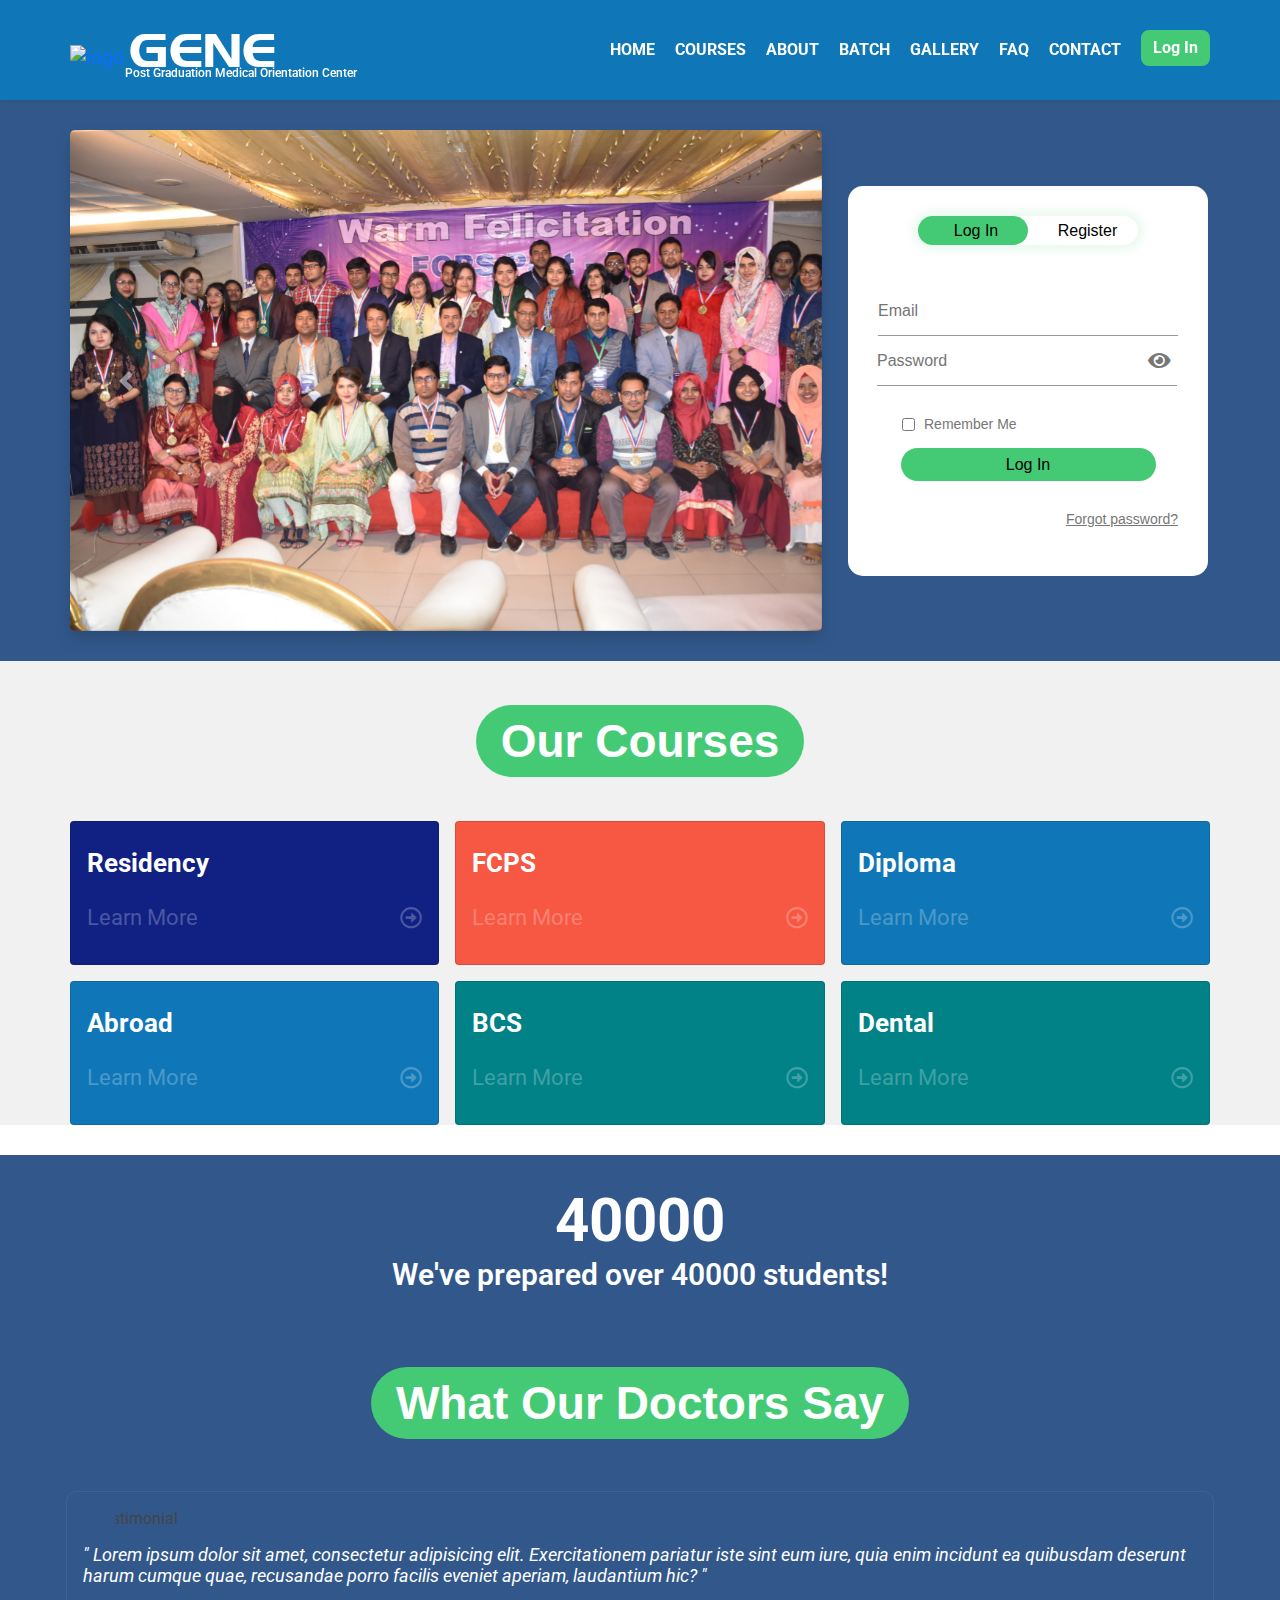
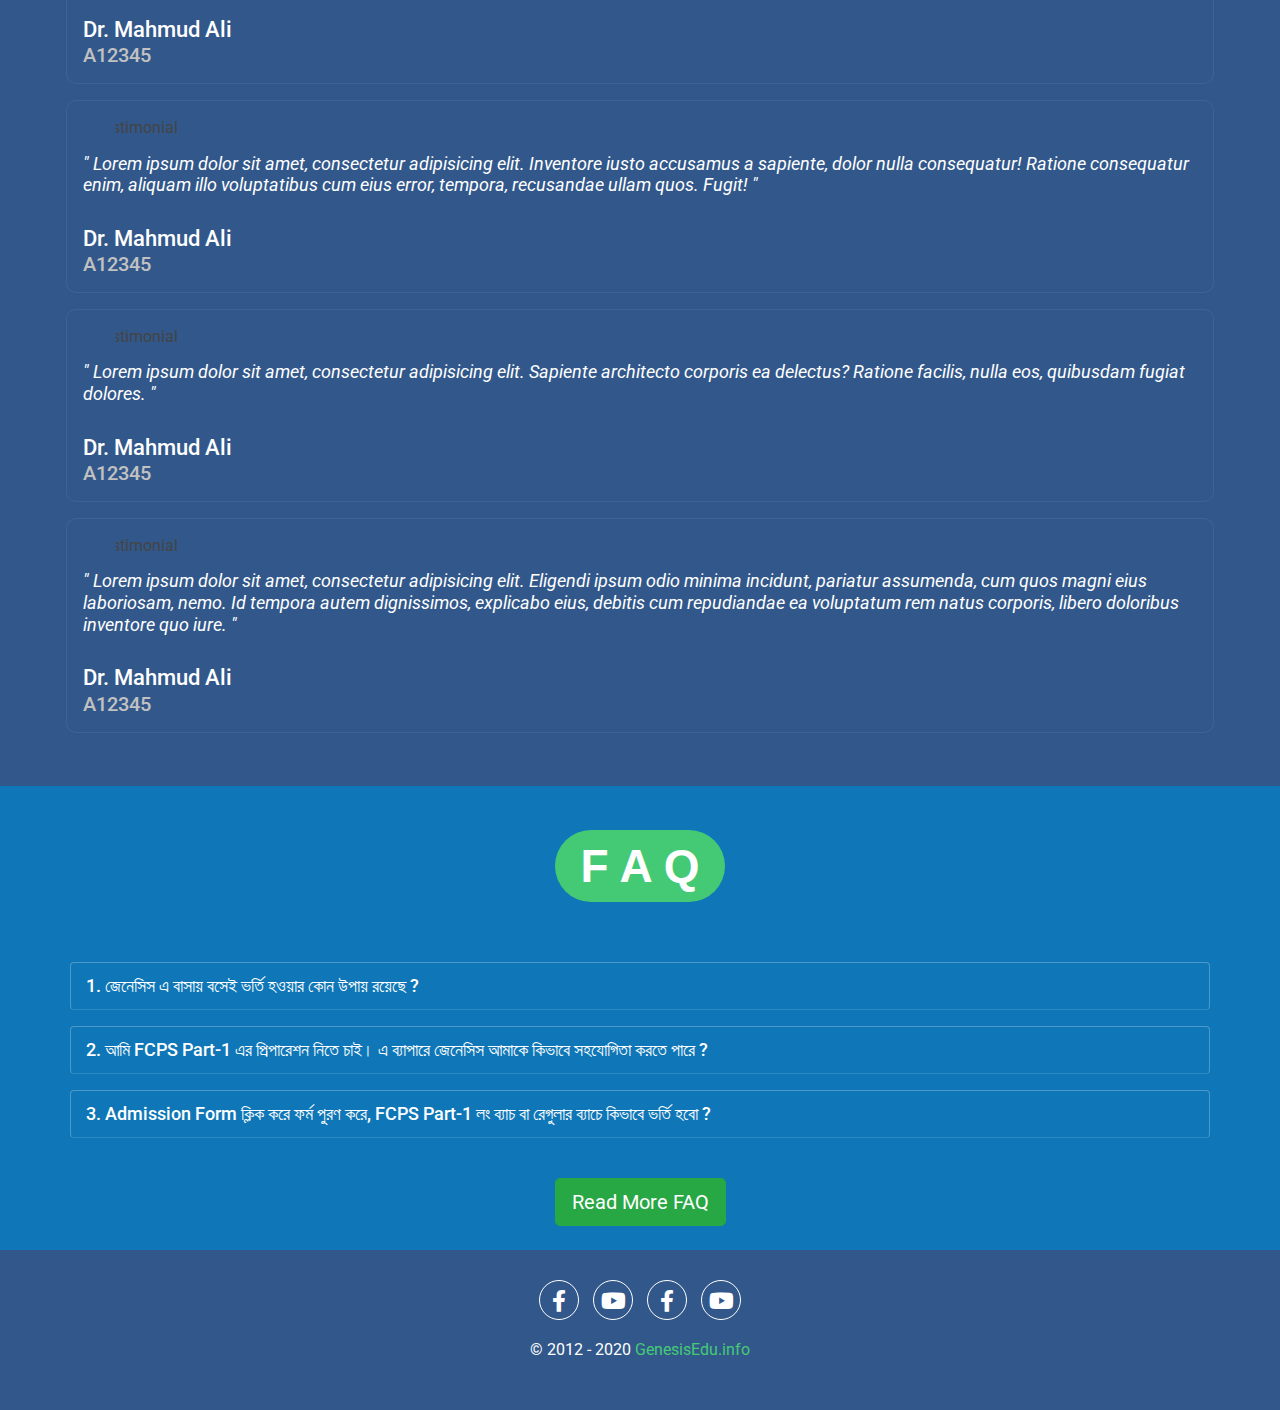
==== commit e8f7f339: "Design" ====
--- a/index.html
+++ b/index.html
@@ -260,6 +260,7 @@
 
         <!-- ================= Batch Part Start ================= -->
 
+<!--
         <section id="schedule_part">
             <div class="container px-0">
                 <div class="big-demo" data-js="hero-demo">
@@ -342,6 +343,7 @@
                 </div>
             </div>
         </section>
+-->
 
 
         <!-- ================= Batch Part End ================= -->
--- a/css/responsive.css
+++ b/css/responsive.css
@@ -47,7 +47,7 @@
     }
 
     .main_menu .navbar-nav {
-        background: var(--color-1);
+        background: var(--color-5);
         border-top: 1px solid #ffffff80;
         padding: 5px 0;
     }
@@ -111,7 +111,7 @@
     }
 
     .main_menu .navbar-nav {
-        background: var(--color-1);
+        background: var(--color-5);
         border-top: 1px solid #ffffff80;
         padding: 5px 0;
     }
@@ -157,7 +157,14 @@
 
     /* ================= Banner Part End ================= */
 
-    /* ================= Schedule Part Start ================= */
+    /* ================= Course Part Start ================= */
+    #course_part h2 {
+        font-size: 28px;
+    }
+
+    /* ================= Course Part End ================= */
+
+    /* ================= Batch Part Start ================= */
     #schedule_part h2 {
         font-size: 28px;
         font-weight: 500;
@@ -172,7 +179,7 @@
         font-size: 32px;
     }
 
-    /* ================= Schedule Part End ================= */
+    /* ================= Batch Part End ================= */
 
     /* ================= Testimonial Part Start ================= */
     #testimonial_part .header h2 {
@@ -188,11 +195,6 @@
         font-size: 46px;
     }
 
-    .faq_body {
-        overflow: auto;
-        height: 630px;
-    }
-
     .faq_body .card .card-header a {
         font-size: 18px;
     }
@@ -225,8 +227,14 @@
         margin-left: 15px;
     }
 
+    .main_menu .navbar-brand h5 {
+        left: 70px;
+        bottom: 8px;
+        font-size: 10.5px;
+    }
+
     .main_menu .navbar-brand .brand_text {
-        font-size: 30px;
+        font-size: 40px;
         line-height: 80px;
     }
 
@@ -249,7 +257,7 @@
     }
 
     .main_menu .navbar-nav {
-        background: var(--color-1);
+        background: var(--color-5);
         border-top: 1px solid #ffffff80;
         padding: 5px 0;
     }
@@ -301,16 +309,40 @@
 
     /* ================= Banner Part End ================= */
 
+    /* ================= Course Part Start ================= */
+    #course_part h2 {
+        font-size: 22px;
+        line-height: 100px;
+        margin-top: -20px;
+    }
+
+    #course_part .item h5 {
+        font-size: 18px;
+        line-height: 25px;
+    }
+
+    #course_part .item p {
+        font-size: 12px;
+        line-height: 20px;
+    }
+
+    #course_part .item p i {
+        float: right;
+        line-height: 20px;
+    }
+
+    /* ================= Course Part End ================= */
+
     /* ================= Counter Part Start ================= */
 
-    .student_counter > span {
-        font-size: 36px;
+    .student_counter > h5 {
+        font-size: 24px;
         font-weight: 500;
     }
 
     .student_counter p {
         font-size: 16px;
-        line-height: 50px;
+        line-height: 30px;
         font-weight: 400;
     }
 
@@ -353,11 +385,6 @@
         font-weight: 600;
     }
 
-    .faq_body {
-        overflow: auto;
-        height: 630px;
-    }
-
     .faq_body .card .card-header a {
         font-size: 16px;
         font-weight: 500;
@@ -370,7 +397,6 @@
     .faq_body .card .card-body ul li,
     .faq_body .card .card-body p {
         font-size: 15px;
-
         padding: 0 5px 5px 20px;
     }
 
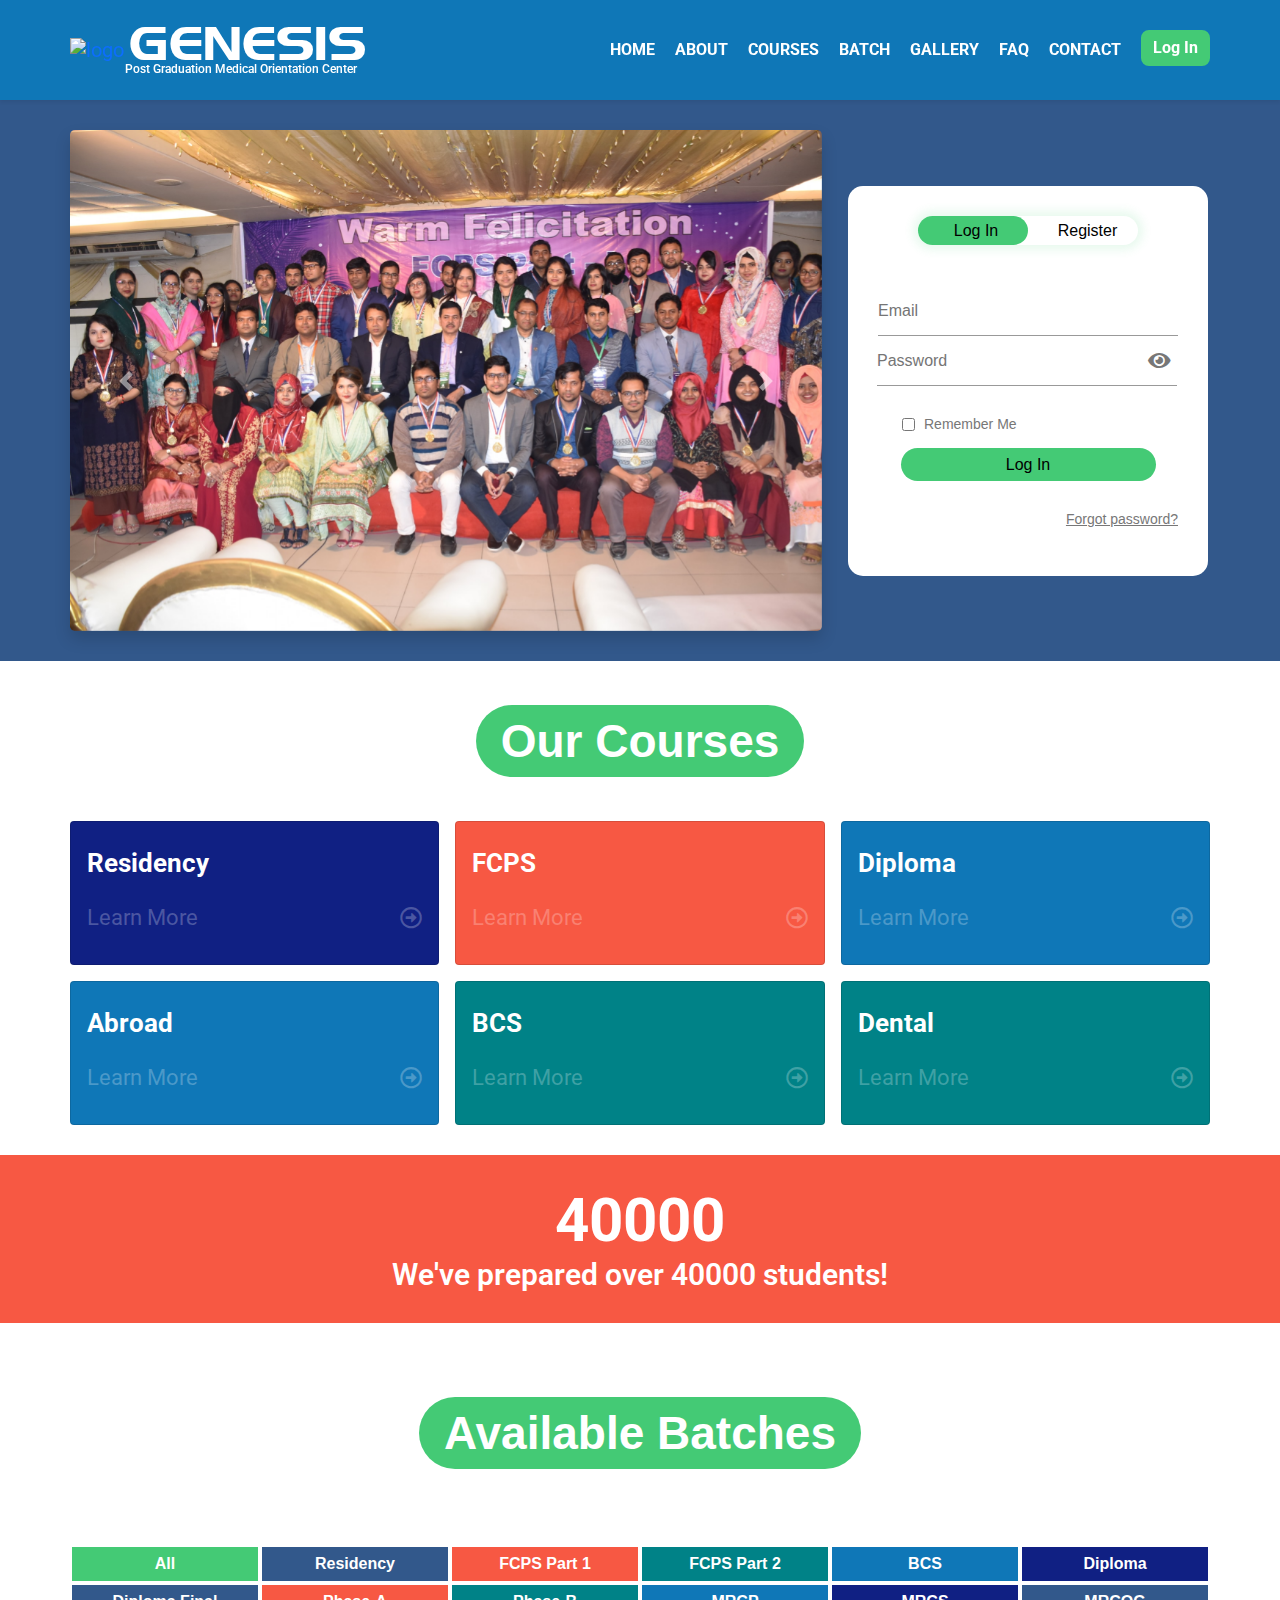
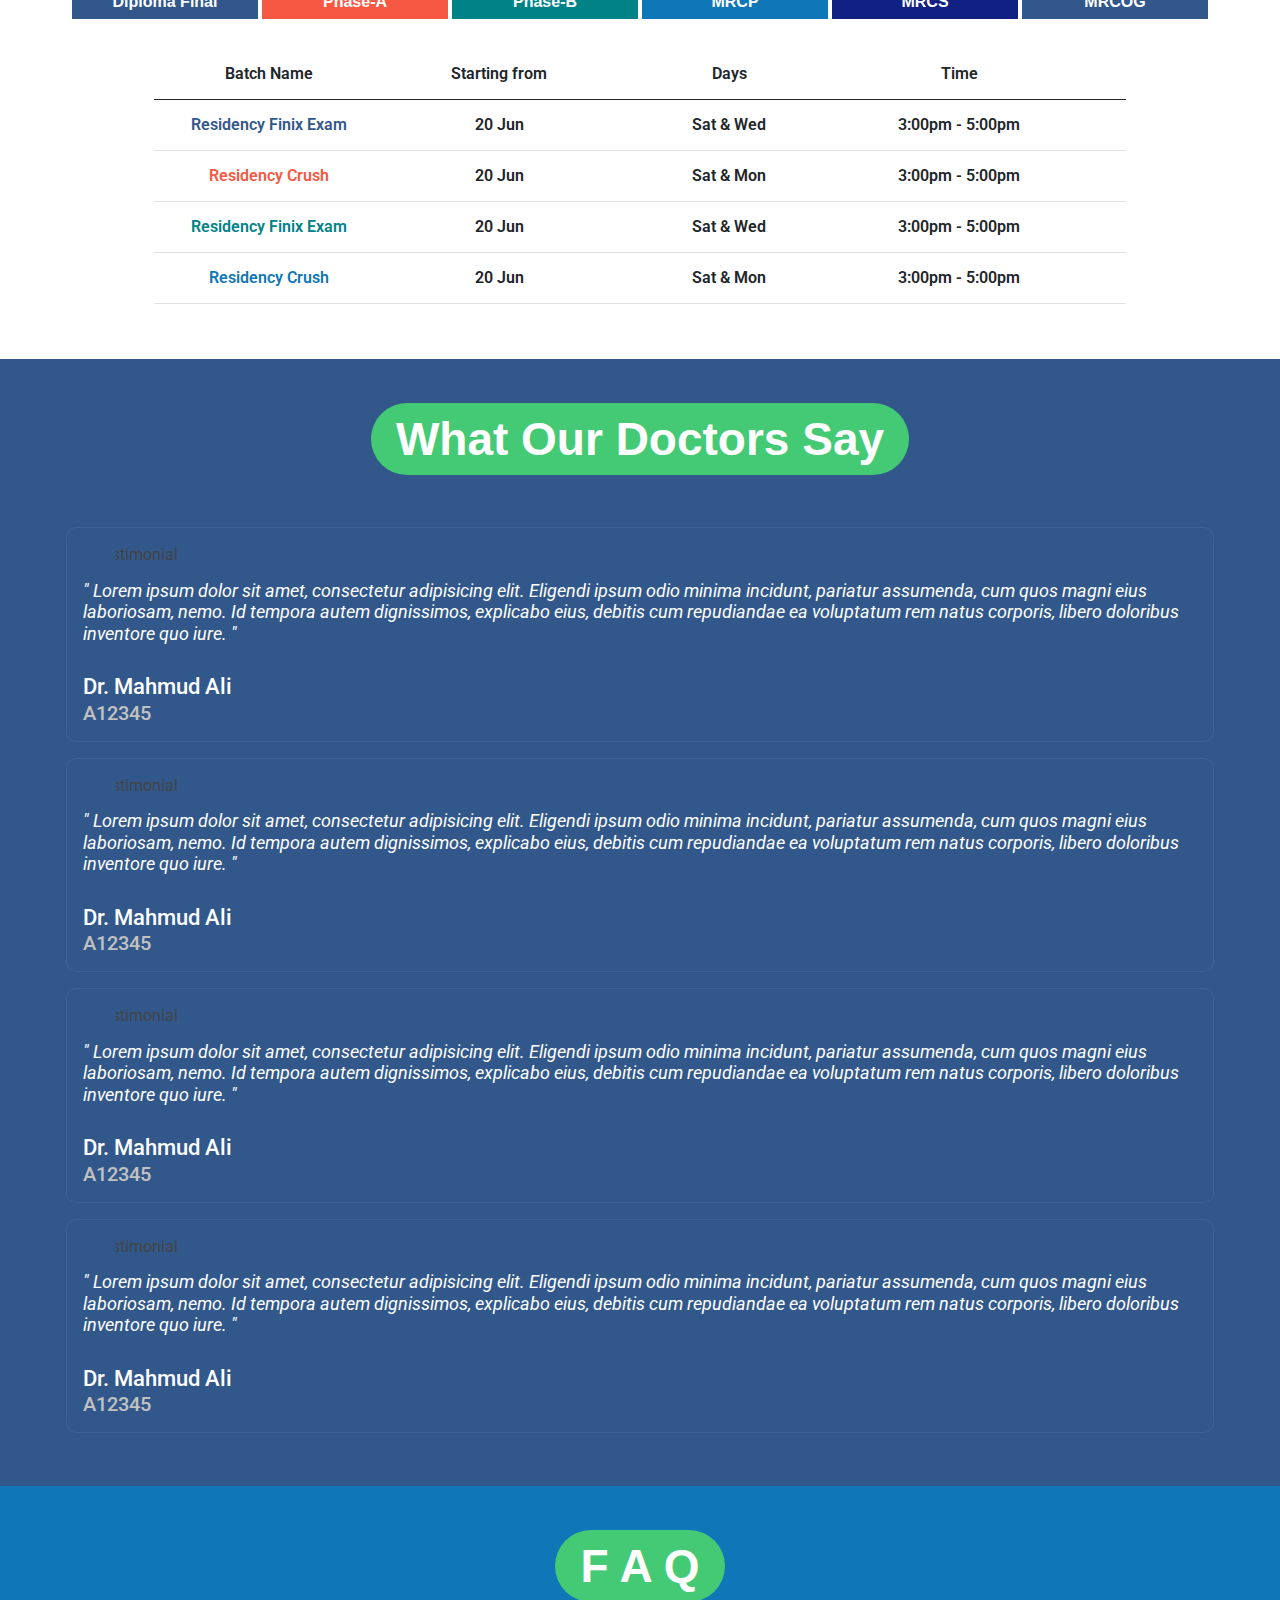
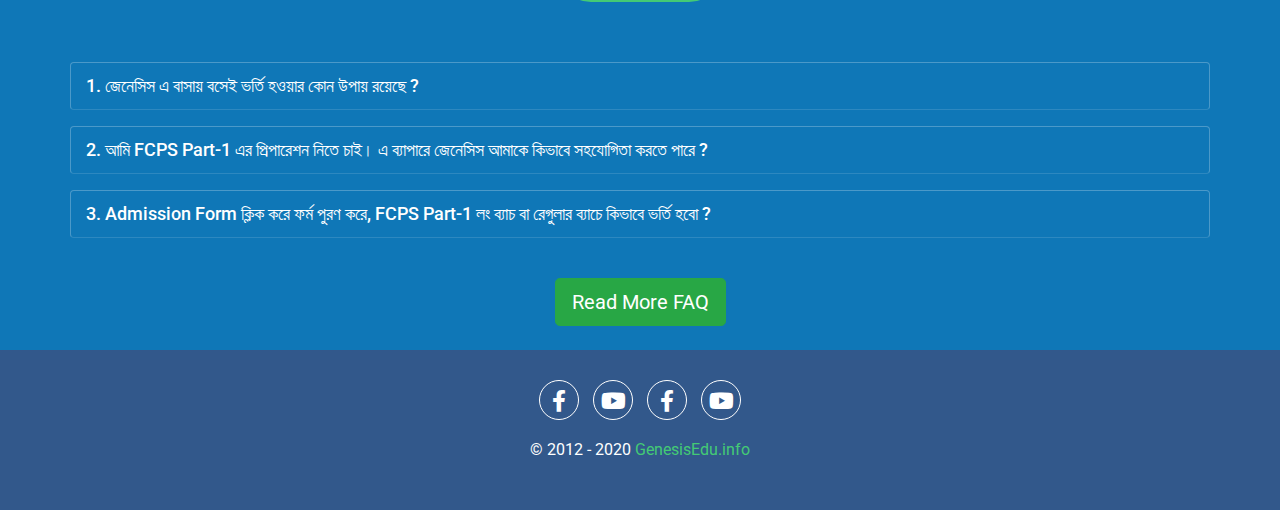
==== commit eb0d05b2: "design" ====
--- a/index.html
+++ b/index.html
@@ -44,7 +44,7 @@
     <!-- ================= Menu Part Start ================= -->
     <nav id="menu_part" class="navbar navbar-expand-lg p-0 main_menu shadow-sm sticky-top">
         <div class="container-lg px-0">
-            <a class="navbar-brand p-0" href="#">
+            <a class="navbar-brand" href="#">
                 <img src="images/genesis.png" alt="logo">
                 <span id="logo_typing" class="brand_text">GENESIS</span>
                 <h5>Post Graduation Medical Orientation Center</h5>
@@ -59,12 +59,12 @@
                         <a class="nav-link" href="index.html">Home</a>
                     </li>
                     <li class="nav-item">
+                        <a class="nav-link" href="about.html">About</a>
+                    </li>
+                    <li class="nav-item">
                         <a class="nav-link" href="course.html">Courses</a>
                     </li>
                     <li class="nav-item">
-                        <a class="nav-link" href="about.html">About</a>
-                    </li>
-                    <li class="nav-item">
                         <a class="nav-link" href="batch.html">Batch</a>
                     </li>
                     <li class="nav-item">
@@ -76,11 +76,6 @@
                     <li class="nav-item">
                         <a class="nav-link" href="contact.html">Contact</a>
                     </li>
-                    <!--
-                    <li class="nav-item">
-                        <a class="nav-link menu_button" href="#">Sign Up</a>
-                    </li>
--->
                     <li class="nav-item">
                         <a class="nav-link menu_button" href="index.html">Log In</a>
                     </li>
@@ -98,7 +93,7 @@
             <div class="container px-sm-0">
                 <div class="row align-items-center gy-3">
                     <div class="col-xl-8 col-lg-7 order-lg-0 order-1">
-                        <div class="box shadow rounded-lg">
+                        <div class="box shadow rounded-lg h-100">
                             <div id="carouselExampleControls" class="carousel slide" data-ride="carousel">
                                 <div class="carousel-inner rounded-lg">
                                     <div class="carousel-item active">
@@ -260,9 +255,9 @@
 
         <!-- ================= Batch Part Start ================= -->
 
-<!--
+        
         <section id="schedule_part">
-            <div class="container px-0">
+            <div class="container px-sm-0">
                 <div class="big-demo" data-js="hero-demo">
                     <div class="row">
                         <div class="col">
@@ -343,7 +338,6 @@
                 </div>
             </div>
         </section>
--->
 
 
         <!-- ================= Batch Part End ================= -->
@@ -368,7 +362,7 @@
                                     <img class="img-fluid w-100" src="images/testimonial.jpg" alt="testimonial">
                                 </div>
                                 <p><span>"</span>
-                                    Lorem ipsum dolor sit amet, consectetur adipisicing elit. Exercitationem pariatur iste sint eum iure, quia enim incidunt ea quibusdam deserunt harum cumque quae, recusandae porro facilis eveniet aperiam, laudantium hic?
+                                    Lorem ipsum dolor sit amet, consectetur adipisicing elit. Eligendi ipsum odio minima incidunt, pariatur assumenda, cum quos magni eius laboriosam, nemo. Id tempora autem dignissimos, explicabo eius, debitis cum repudiandae ea voluptatum rem natus corporis, libero doloribus inventore quo iure.
                                     <span>"</span></p>
                                 <h5>Dr. Mahmud Ali</h5>
                                 <h6>A12345</h6>
@@ -382,7 +376,7 @@
                                     <img class="img-fluid w-100" src="images/testimonial.jpg" alt="testimonial">
                                 </div>
                                 <p><span>"</span>
-                                    Lorem ipsum dolor sit amet, consectetur adipisicing elit. Inventore iusto accusamus a sapiente, dolor nulla consequatur! Ratione consequatur enim, aliquam illo voluptatibus cum eius error, tempora, recusandae ullam quos. Fugit!
+                                    Lorem ipsum dolor sit amet, consectetur adipisicing elit. Eligendi ipsum odio minima incidunt, pariatur assumenda, cum quos magni eius laboriosam, nemo. Id tempora autem dignissimos, explicabo eius, debitis cum repudiandae ea voluptatum rem natus corporis, libero doloribus inventore quo iure.
                                     <span>"</span></p>
                                 <h5>Dr. Mahmud Ali</h5>
                                 <h6>A12345</h6>
@@ -396,7 +390,7 @@
                                     <img class="img-fluid w-100" src="images/testimonial.jpg" alt="testimonial">
                                 </div>
                                 <p><span>"</span>
-                                    Lorem ipsum dolor sit amet, consectetur adipisicing elit. Sapiente architecto corporis ea delectus? Ratione facilis, nulla eos, quibusdam fugiat dolores.
+                                    Lorem ipsum dolor sit amet, consectetur adipisicing elit. Eligendi ipsum odio minima incidunt, pariatur assumenda, cum quos magni eius laboriosam, nemo. Id tempora autem dignissimos, explicabo eius, debitis cum repudiandae ea voluptatum rem natus corporis, libero doloribus inventore quo iure.
                                     <span>"</span></p>
                                 <h5>Dr. Mahmud Ali</h5>
                                 <h6>A12345</h6>
--- a/css/style.css
+++ b/css/style.css
@@ -61,7 +61,7 @@
 
 /* ================= Variable Start ================= */
 :root {
-    --color-0: #f1f1f1;
+    --color-0: #f7f7f7;
     --color-1: #31c5ce;
     --color-2: #32588b;
     --color-3: #f75843;
@@ -78,30 +78,32 @@
     background: var(--color-5);
     height: 100px;
     z-index: 999;
-
 }
 
 .main_menu .navbar-brand {
     position: relative;
+    height: 100px;
+    padding-top: 15px;
+    margin: 0;
+}
+
+.main_menu .navbar-brand img {
+    transform: translateY(-5px);
+}
+
+.main_menu .navbar-brand .brand_text {
+    color: #fff;
+    font-family: 'myFont', sans-serif;
+    font-size: 47px;
 }
 
 .main_menu .navbar-brand h5 {
     color: #fff;
     position: absolute;
     left: 55px;
-    bottom: -2px;
+    top: 62px;
     width: 100%;
     font-size: 12px;
-}
-
-.main_menu .navbar-brand img {
-    transform: translateY(-5px);
-}
-
-.main_menu .navbar-brand .brand_text {
-    color: #fff;
-    font-family: 'myFont', sans-serif;
-    font-size: 47px;
 }
 
 .main_menu .navbar-nav .nav-item .nav-link {
@@ -356,7 +358,7 @@
 
 /* ================= Course Part Start ================= */
 #course_part {
-    background: var(--color-0);
+    background: #fff;
 }
 
 #course_part h2 {
@@ -432,8 +434,8 @@
 
 /* ================= Counter Part Start ================= */
 #counter_part {
-    margin: 30px 0 0;
-    background: var(--color-2);
+    margin: 30px 0;
+    background: var(--color-3);
     padding: 30px 0;
 }
 
@@ -455,7 +457,7 @@
 /* ================= Schedule Part Start ================= */
 #schedule_part {
     text-align: center;
-    background: var(--color-0);
+    background: #fff;
 }
 
 #schedule_part h2 {
--- a/css/responsive.css
+++ b/css/responsive.css
@@ -19,13 +19,15 @@
     /* ================= Menu Part Start ================= */
 
     .main_menu .navbar-brand img {
-        transform: translateY(-15px);
         margin-left: 15px;
     }
 
     .main_menu .navbar-brand .brand_text {
-        font-size: 56px;
-        line-height: 80px;
+        font-size: 47px;
+    }
+    
+    .main_menu .navbar-brand h5 {
+        left: 71px;
     }
 
     .main_menu button.navbar-toggler {
@@ -44,6 +46,7 @@
         width: 45px;
         text-align: center;
         line-height: 45px;
+        font-size: 25px;
     }
 
     .main_menu .navbar-nav {
@@ -83,13 +86,15 @@
     /* ================= Menu Part Start ================= */
 
     .main_menu .navbar-brand img {
-        transform: translateY(-15px);
         margin-left: 15px;
     }
 
     .main_menu .navbar-brand .brand_text {
-        font-size: 50px;
-        line-height: 80px;
+        font-size: 47px;
+    }
+    
+    .main_menu .navbar-brand h5 {
+        left: 71px;
     }
 
     .main_menu button.navbar-toggler {
@@ -108,6 +113,7 @@
         width: 40px;
         text-align: center;
         line-height: 40px;
+        font-size: 25px;
     }
 
     .main_menu .navbar-nav {
@@ -222,25 +228,31 @@
 
     /* ================= Menu Part Start ================= */
 
+    .main_menu .navbar-brand {
+        padding-top: 5px;
+    }
+    
     .main_menu .navbar-brand img {
-        transform: translateY(-5px);
+        transform: translateY(-3px);
         margin-left: 15px;
+        width: 45px;
     }
 
     .main_menu .navbar-brand h5 {
-        left: 70px;
-        bottom: 8px;
-        font-size: 10.5px;
+        left: 65px;
+        top: 60px;
+        font-size: 10px;
     }
 
     .main_menu .navbar-brand .brand_text {
-        font-size: 40px;
+        font-size: 39px;
         line-height: 80px;
     }
 
     .main_menu button.navbar-toggler {
         border: 0;
         margin-right: 15px;
+        padding-left: 5px;
     }
 
     .main_menu button:focus {
@@ -254,6 +266,7 @@
         width: 30px;
         text-align: center;
         line-height: 30px;
+        font-size: 25px;
     }
 
     .main_menu .navbar-nav {
@@ -373,7 +386,6 @@
     /* ================= Testimonial Part Start ================= */
     #testimonial_part .header h2 {
         font-size: 22px;
-        padding: 0;
         font-weight: 500;
     }
 
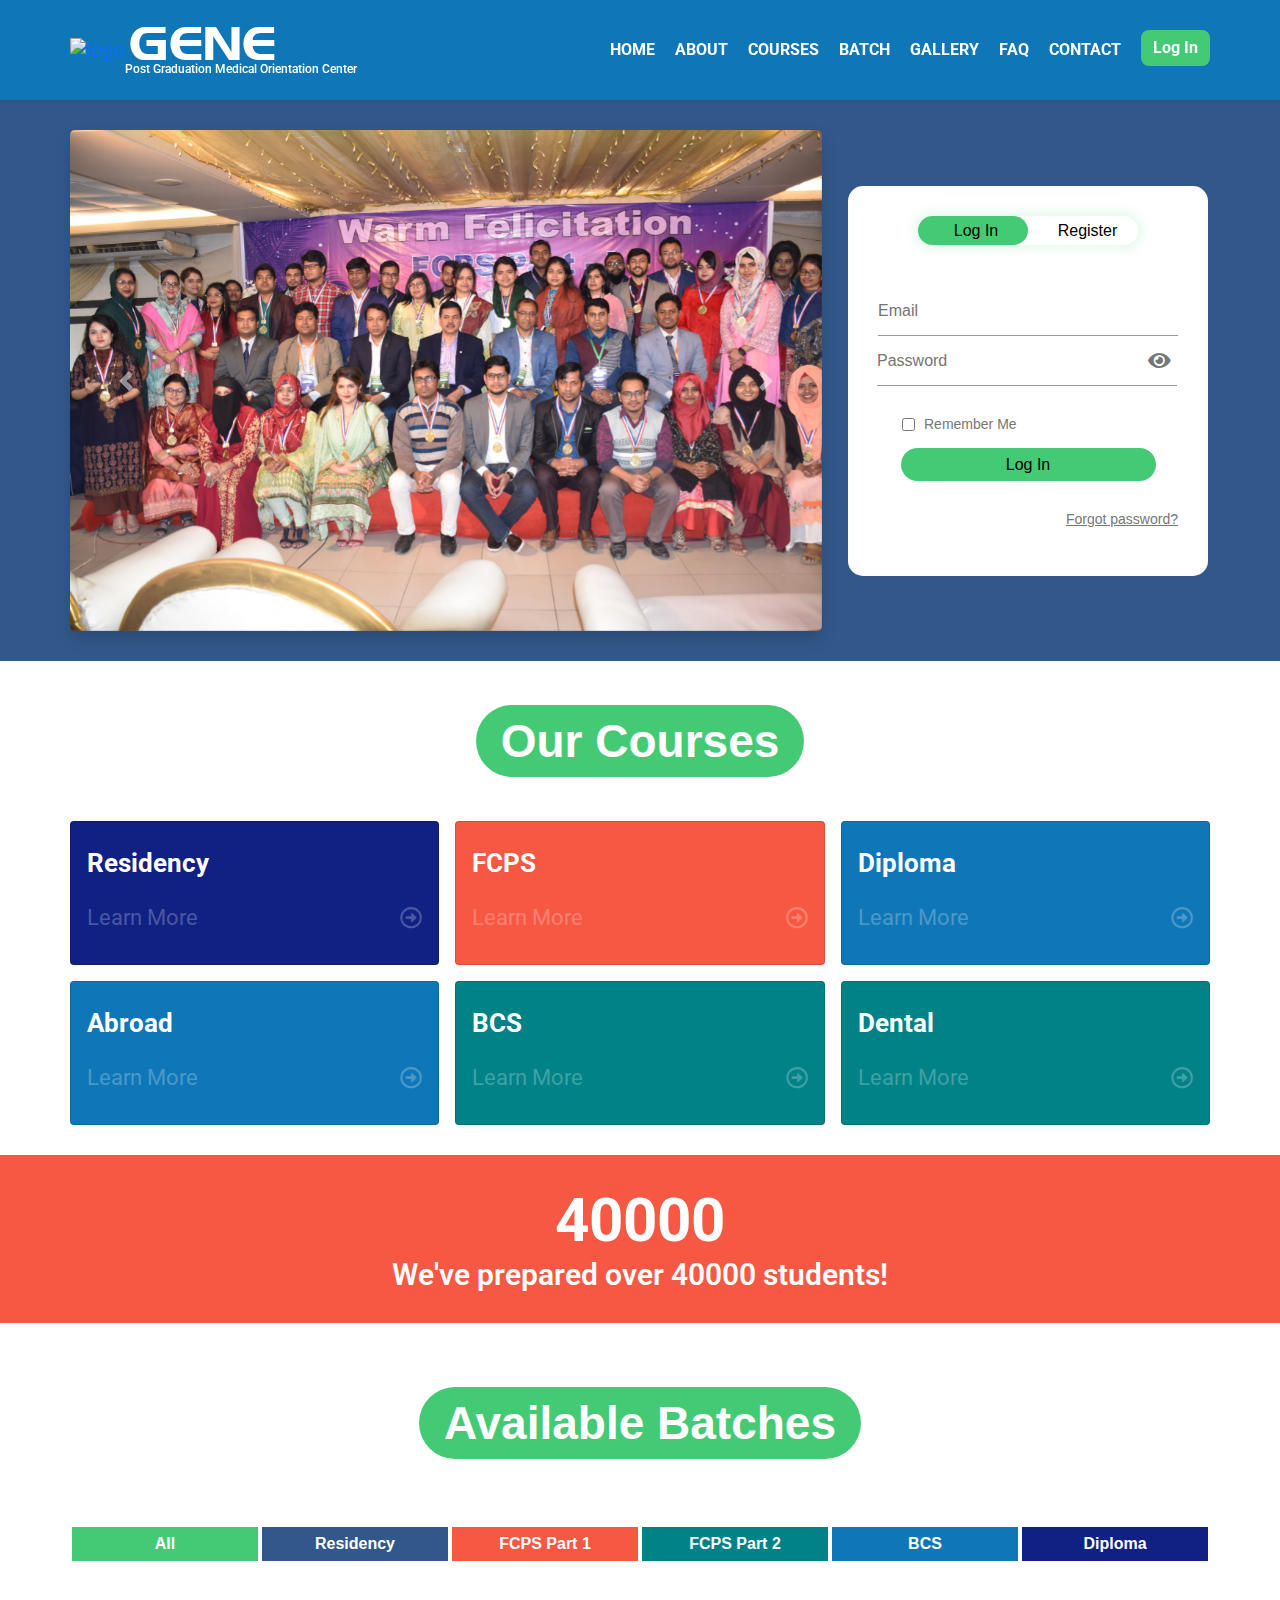
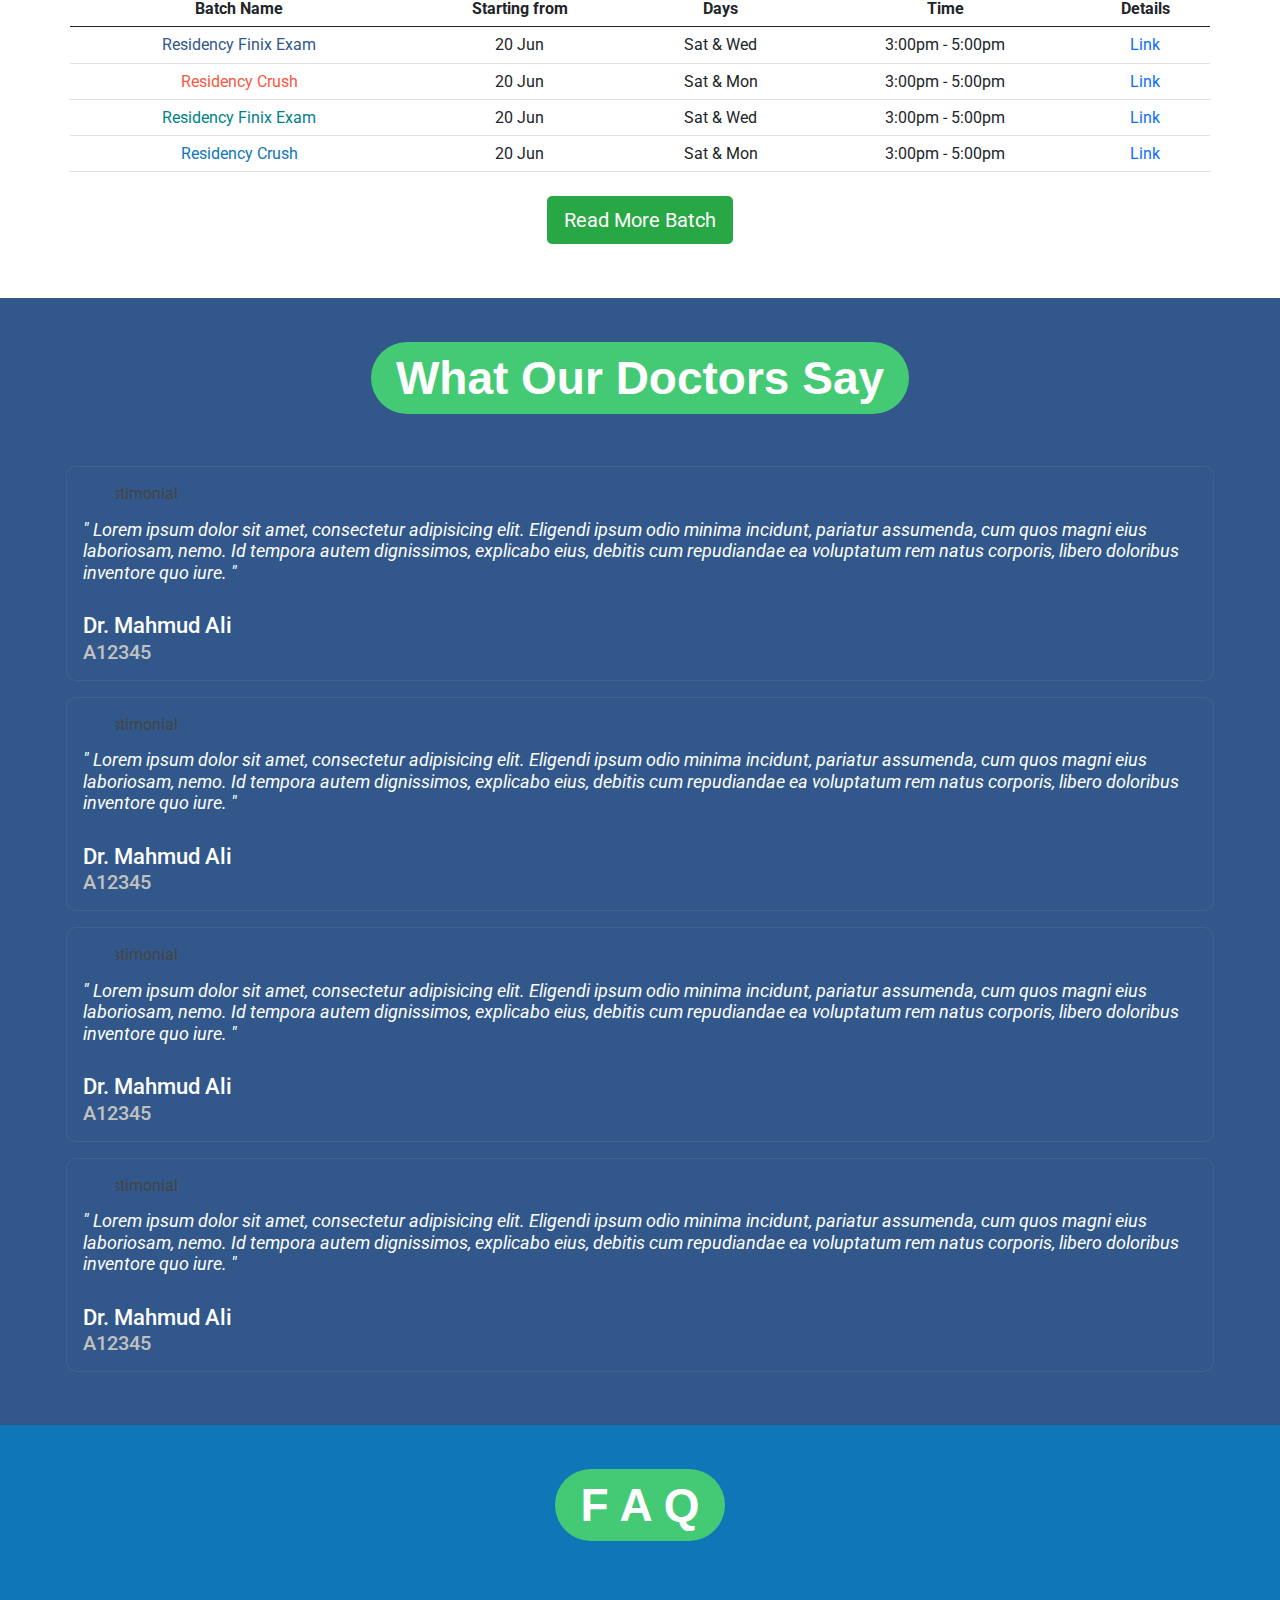
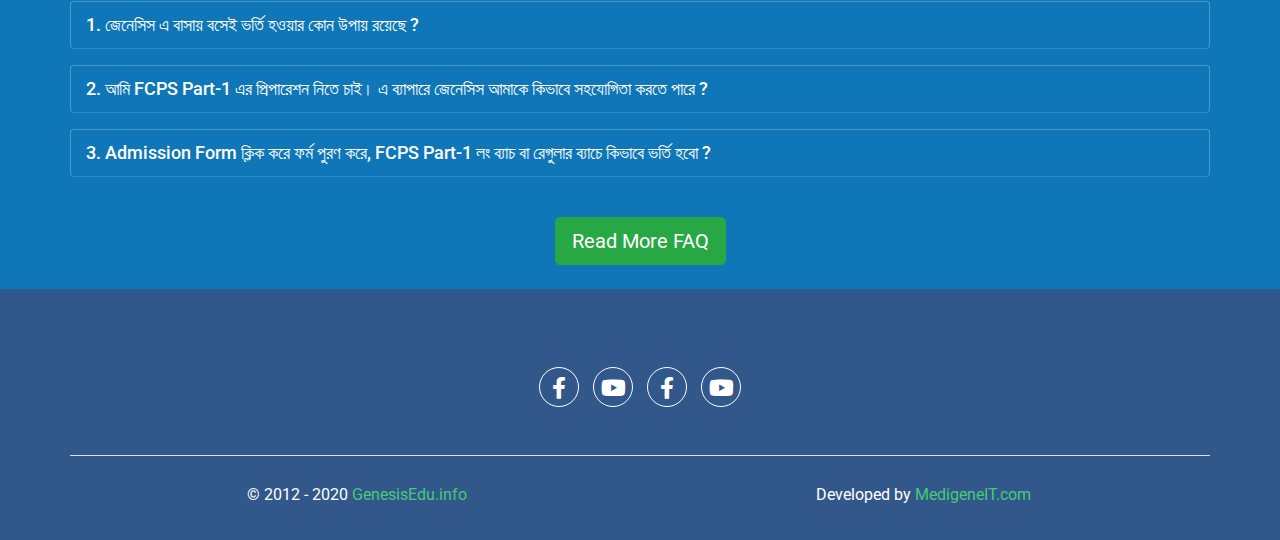
==== commit 6cb596e8: "design" ====
--- a/index.html
+++ b/index.html
@@ -44,7 +44,7 @@
     <!-- ================= Menu Part Start ================= -->
     <nav id="menu_part" class="navbar navbar-expand-lg p-0 main_menu shadow-sm sticky-top">
         <div class="container-lg px-0">
-            <a class="navbar-brand" href="#">
+            <a class="navbar-brand" href="index.html">
                 <img src="images/genesis.png" alt="logo">
                 <span id="logo_typing" class="brand_text">GENESIS</span>
                 <h5>Post Graduation Medical Orientation Center</h5>
@@ -122,7 +122,7 @@
                     </div>
                     <div class="col-xl-4 col-lg-5 order-lg-1 order-0">
                         <div id="log_part">
-                            <div class="form-box">
+                            <div id="mobile" class="form-box mobile">
                                 <div class="button-box">
                                     <div id="btn"></div>
                                     <button type="button" class="toggle-btn" onclick="login()" action="">Log In</button>
@@ -255,8 +255,8 @@
 
         <!-- ================= Batch Part Start ================= -->
 
-        
-        <section id="schedule_part">
+
+        <section id="batch_part">
             <div class="container px-sm-0">
                 <div class="big-demo" data-js="hero-demo">
                     <div class="row">
@@ -267,26 +267,28 @@
 
                     <div class="ui-group">
                         <div class="filters button-group js-radio-button-group">
-                            <ul class="row controls row-cols-lg-6 row-cols-md-3 row-cols-2 schedule_btn g-1">
+                            <ul class="row controls row-cols-lg-6 row-cols-md-3 row-cols-2 batch_btn g-1">
                                 <li class="col"><button type="button" class="btn-1 control" data-filter="*">All</button></li>
                                 <li class="col"><button type="button" class="btn-2 control" data-filter=".residency">Residency</button></li>
                                 <li class="col"><button type="button" class="btn-3 control" data-filter=".fcps-part-1">FCPS Part 1</button></li>
                                 <li class="col"><button type="button" class="btn-4 control" data-filter=".fcps-part-2">FCPS Part 2</button></li>
                                 <li class="col"><button type="button" class="btn-5 control" data-filter=".bcs">BCS</button></li>
                                 <li class="col"><button type="button" class="btn-6 control" data-filter=".diploma">Diploma</button></li>
+                                <!--
                                 <li class="col"><button type="button" class="btn-2 control" data-filter=".diploma-final">Diploma Final</button></li>
                                 <li class="col"><button type="button" class="btn-3 control" data-filter=".phase-a">Phase-A</button></li>
                                 <li class="col"><button type="button" class="btn-4 control" data-filter=".phase-b">Phase-B</button></li>
                                 <li class="col"><button type="button" class="btn-5 control" data-filter=".mrcp">MRCP</button></li>
                                 <li class="col"><button type="button" class="btn-6 control" data-filter=".mrcs">MRCS</button></li>
                                 <li class="col"><button type="button" class="btn-2 control" data-filter=".mrcog">MRCOG</button></li>
+-->
                             </ul>
                         </div>
                     </div>
 
                     <div class="row">
-                        <div class="col-12 px-md-5">
-                            <div class="schedule_box mx-lg-5">
+                        <div class="col-12">
+                            <div class="batch_box">
                                 <div class="">
 
                                     <table class="table">
@@ -299,29 +301,29 @@
                                                 <th>Details</th>
                                             </tr>
                                         </thead>
-                                        <tbody class="grid">
-                                            <tr class="element-item residency">
+                                        <tbody>
+                                            <tr class="residency">
                                                 <td>Residency Finix Exam</td>
                                                 <td>20 Jun</td>
                                                 <td>Sat &amp; Wed</td>
                                                 <td>3:00pm - 5:00pm</td>
                                                 <td><a target="_blank" href="https://www.facebook.com/genesispgentrance/posts/1780307375426787">Link</a></td>
                                             </tr>
-                                            <tr class="element-item fcps-part-1">
+                                            <tr class="fcps-part-1">
                                                 <td>Residency Crush</td>
                                                 <td>20 Jun</td>
                                                 <td>Sat &amp; Mon</td>
                                                 <td>3:00pm - 5:00pm</td>
                                                 <td><a target="_blank" href="https://www.facebook.com/genesispgentrance/posts/1780307375426787">Link</a></td>
                                             </tr>
-                                            <tr class="element-item fcps-part-2">
+                                            <tr class="fcps-part-2">
                                                 <td>Residency Finix Exam</td>
                                                 <td>20 Jun</td>
                                                 <td>Sat &amp; Wed</td>
                                                 <td>3:00pm - 5:00pm</td>
                                                 <td><a target="_blank" href="https://www.facebook.com/genesispgentrance/posts/1780307375426787">Link</a></td>
                                             </tr>
-                                            <tr class="element-item bcs">
+                                            <tr class="bcs">
                                                 <td>Residency Crush</td>
                                                 <td>20 Jun</td>
                                                 <td>Sat &amp; Mon</td>
@@ -333,6 +335,12 @@
 
                                 </div>
                             </div>
+                        </div>
+                    </div>
+
+                    <div class="row">
+                        <div class="col text-center py-4">
+                            <a href="batch.html" class="btn btn-success rounded-lg btn-lg">Read More Batch</a>
                         </div>
                     </div>
                 </div>
@@ -559,13 +567,22 @@
 
     <!-- ================= Footer Start ================= -->
     <footer class="mt-auto">
-        <div class="social_link">
+        <div class="social_link py-5">
             <a href="#"><i class="fab fa-facebook-f"></i></a>
             <a href="#"><i class="fab fa-youtube"></i></a>
             <a href="#"><i class="fab fa-facebook-f"></i></a>
             <a href="#"><i class="fab fa-youtube"></i></a>
         </div>
-        <p>&copy; 2012 - 2020 <a href="index.html">GenesisEdu.info</a></p>
+        <div class="container border-top pt-4">
+            <div class="row">
+                <div class="col-lg-6">
+                    <p>&copy; 2012 - 2020 <a href="index.html">GenesisEdu.info</a></p>
+                </div>
+                <div class="col-lg-6">
+                    <p>Developed by <a href="http://www.medigeneit.com">MedigeneIT.com</a></p>
+                </div>
+            </div>
+        </div>
     </footer>
 
     <!-- ================= Footer End ================= -->
--- a/css/style.css
+++ b/css/style.css
@@ -454,25 +454,26 @@
 /* ================= Counter Part End ================= */
 
 
-/* ================= Schedule Part Start ================= */
-#schedule_part {
+/* ================= Batch Part Start ================= */
+#batch_part {
     text-align: center;
     background: #fff;
-}
-
-#schedule_part h2 {
+    padding-bottom: 30px;
+}
+
+#batch_part h2 {
     color: #fff;
     font-size: 46px;
     font-weight: 700;
     font-family: sans-serif;
-    line-height: 160px;
+    line-height: 140px;
     background: var(--color-7);
     display: inline;
     padding: 10px 25px;
     border-radius: 50px;
 }
 
-#schedule_part > a {
+#batch_part > a {
     color: #fff;
     font-size: 42px;
     line-height: 80px;
@@ -484,21 +485,21 @@
     text-transform: uppercase;
 }
 
-#schedule_part a span {
+#batch_part a span {
     font-weight: 700;
     font-size: 46px;
 }
 
-#schedule_part a:hover {
+#batch_part a:hover {
     background: transparent;
     color: var(--color-7);
 }
 
-.schedule_btn {
+.batch_btn {
     margin: 30px 0;
 }
 
-.schedule_btn button {
+.batch_btn button {
     padding: 0 10px;
     min-width: 140px;
     font-family: sans-serif;
@@ -512,87 +513,78 @@
     transition: all linear 0.3s;
 }
 
-.schedule_btn button:hover {
+.batch_btn button:hover {
     background: #fff;
 }
 
-.schedule_btn .btn-1 {
+.batch_btn .btn-1 {
     border: 2px solid var(--color-7);
     background: var(--color-7);
 }
 
-.schedule_btn .btn-1:hover {
+.batch_btn .btn-1:hover {
     color: var(--color-7);
 }
 
-.schedule_btn .btn-2 {
+.batch_btn .btn-2 {
     border: 2px solid var(--color-2);
     background: var(--color-2);
 }
 
-.schedule_box .residency td:first-child,
-.schedule_btn .btn-2:hover {
+.batch_box .residency td:first-child,
+.batch_btn .btn-2:hover {
     color: var(--color-2);
 }
 
-.schedule_btn .btn-3 {
+.batch_btn .btn-3 {
     border: 2px solid var(--color-3);
     background: var(--color-3);
 }
 
-.schedule_box .fcps-part-1 td:first-child,
-.schedule_btn .btn-3:hover {
+.batch_box .fcps-part-1 td:first-child,
+.batch_btn .btn-3:hover {
     color: var(--color-3);
 }
 
-.schedule_btn .btn-4 {
+.batch_btn .btn-4 {
     border: 2px solid var(--color-4);
     background: var(--color-4);
 }
 
-.schedule_box .fcps-part-2 td:first-child,
-.schedule_btn .btn-4:hover {
+.batch_box .fcps-part-2 td:first-child,
+.batch_btn .btn-4:hover {
     color: var(--color-4);
 }
 
-.schedule_btn .btn-5 {
+.batch_btn .btn-5 {
     border: 2px solid var(--color-5);
     background: var(--color-5);
 }
 
-.schedule_box .bcs td:first-child,
-.schedule_btn .btn-5:hover {
+.batch_box .bcs td:first-child,
+.batch_btn .btn-5:hover {
     color: var(--color-5);
 }
 
-.schedule_btn .btn-6 {
+.batch_btn .btn-6 {
     border: 2px solid var(--color-6);
     background: var(--color-6);
 }
 
-.schedule_box .diploma td:first-child,
-.schedule_btn .btn-6:hover {
+.batch_box .diploma td:first-child,
+.batch_btn .btn-6:hover {
     color: var(--color-6);
 }
 
-.schedule_box table {
+.batch_box table {
     margin-bottom: 0;
 }
 
-.schedule_box {
+.batch_box {
     overflow: auto;
-    height: 310px;
-}
-
-.schedule_box tr th,
-.schedule_box tr td {
-    font-weight: 600;
-    line-height: 50px;
-    min-width: 230px;
-    padding: 0;
-}
-
-/* ================= Schedule Part End ================= */
+}
+
+/* ================= Bacth Part End ================= */
 
 
 /* ================= Testimonial Part Start ================= */
@@ -799,7 +791,7 @@
 }
 
 footer p {
-    line-height: 60px;
+    line-height: 30px;
     color: #fff;
 }
 
--- a/css/responsive.css
+++ b/css/responsive.css
@@ -25,7 +25,7 @@
     .main_menu .navbar-brand .brand_text {
         font-size: 47px;
     }
-    
+
     .main_menu .navbar-brand h5 {
         left: 71px;
     }
@@ -73,8 +73,6 @@
     /* ================= Testimonial Part Start ================= */
     #testimonial_part .header h2 {
         font-size: 46px;
-        padding-left: 0;
-        padding-right: 0;
     }
 
     /* ================= Testimonial Part End ================= */
@@ -92,7 +90,7 @@
     .main_menu .navbar-brand .brand_text {
         font-size: 47px;
     }
-    
+
     .main_menu .navbar-brand h5 {
         left: 71px;
     }
@@ -171,28 +169,24 @@
     /* ================= Course Part End ================= */
 
     /* ================= Batch Part Start ================= */
-    #schedule_part h2 {
+    #batch_part h2 {
         font-size: 28px;
         font-weight: 500;
     }
 
-    #schedule_part a {
-        font-size: 28px;
-        line-height: 60px;
-    }
-
-    #schedule_part a span {
-        font-size: 32px;
+    .batch_box tr th,
+    .batch_box tr td {
+        min-width: 180px;
     }
 
     /* ================= Batch Part End ================= */
 
     /* ================= Testimonial Part Start ================= */
+
     #testimonial_part .header h2 {
-        font-size: 42px;
-        padding-left: 0;
-        padding-right: 0;
-    }
+	font-size: 28px;
+	font-weight: 500;
+}
 
     /* ================= Testimonial Part End ================= */
 
@@ -231,7 +225,7 @@
     .main_menu .navbar-brand {
         padding-top: 5px;
     }
-    
+
     .main_menu .navbar-brand img {
         transform: translateY(-3px);
         margin-left: 15px;
@@ -319,6 +313,11 @@
     .banner_text a span {
         font-size: 28px;
     }
+    
+    #log_part .form-box.mobile {
+        overflow: hidden;
+        height: 85px;
+    }
 
     /* ================= Banner Part End ================= */
 
@@ -326,7 +325,6 @@
     #course_part h2 {
         font-size: 22px;
         line-height: 100px;
-        margin-top: -20px;
     }
 
     #course_part .item h5 {
@@ -361,27 +359,22 @@
 
     /* ================= Counter Part End ================= */
 
-    /* ================= Schedule Part Start ================= */
-    #schedule_part h2 {
+    /* ================= Batch Part Start ================= */
+    #batch_part h2 {
         font-size: 22px;
-        font-weight: 500;
-        line-height: 80px;
-    }
-
-    #schedule_part a {
-        font-size: 24px;
-        line-height: 60px;
-    }
-
-    #schedule_part a span {
-        font-size: 28px;
-    }
-
-    .schedule_box tr td {
-        font-weight: 500;
-    }
-
-    /* ================= Schedule Part End ================= */
+        line-height: 50px;
+    }
+
+    .batch_box tr th,
+    .batch_box tr td {
+        min-width: 180px;
+    }
+
+    .batch_box tr td {
+        font-weight: 500;
+    }
+
+    /* ================= batch Part End ================= */
 
     /* ================= Testimonial Part Start ================= */
     #testimonial_part .header h2 {
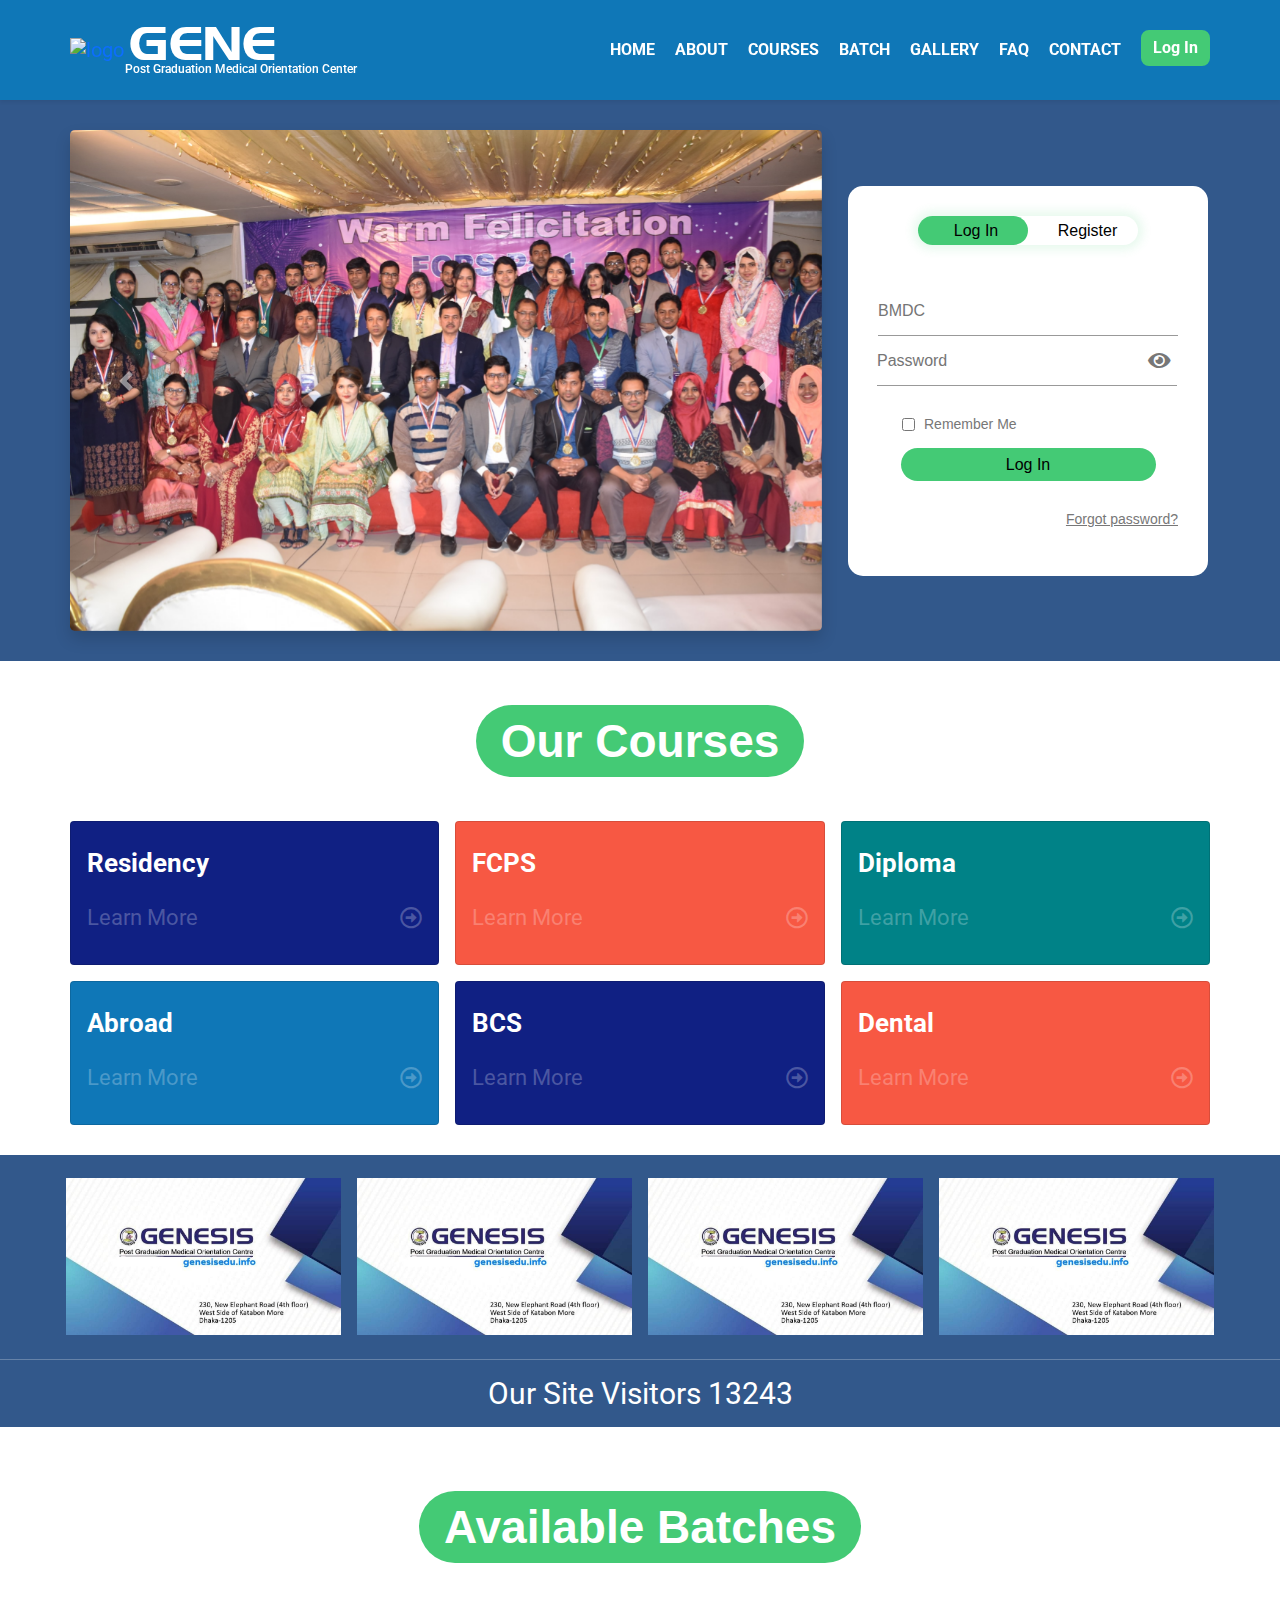
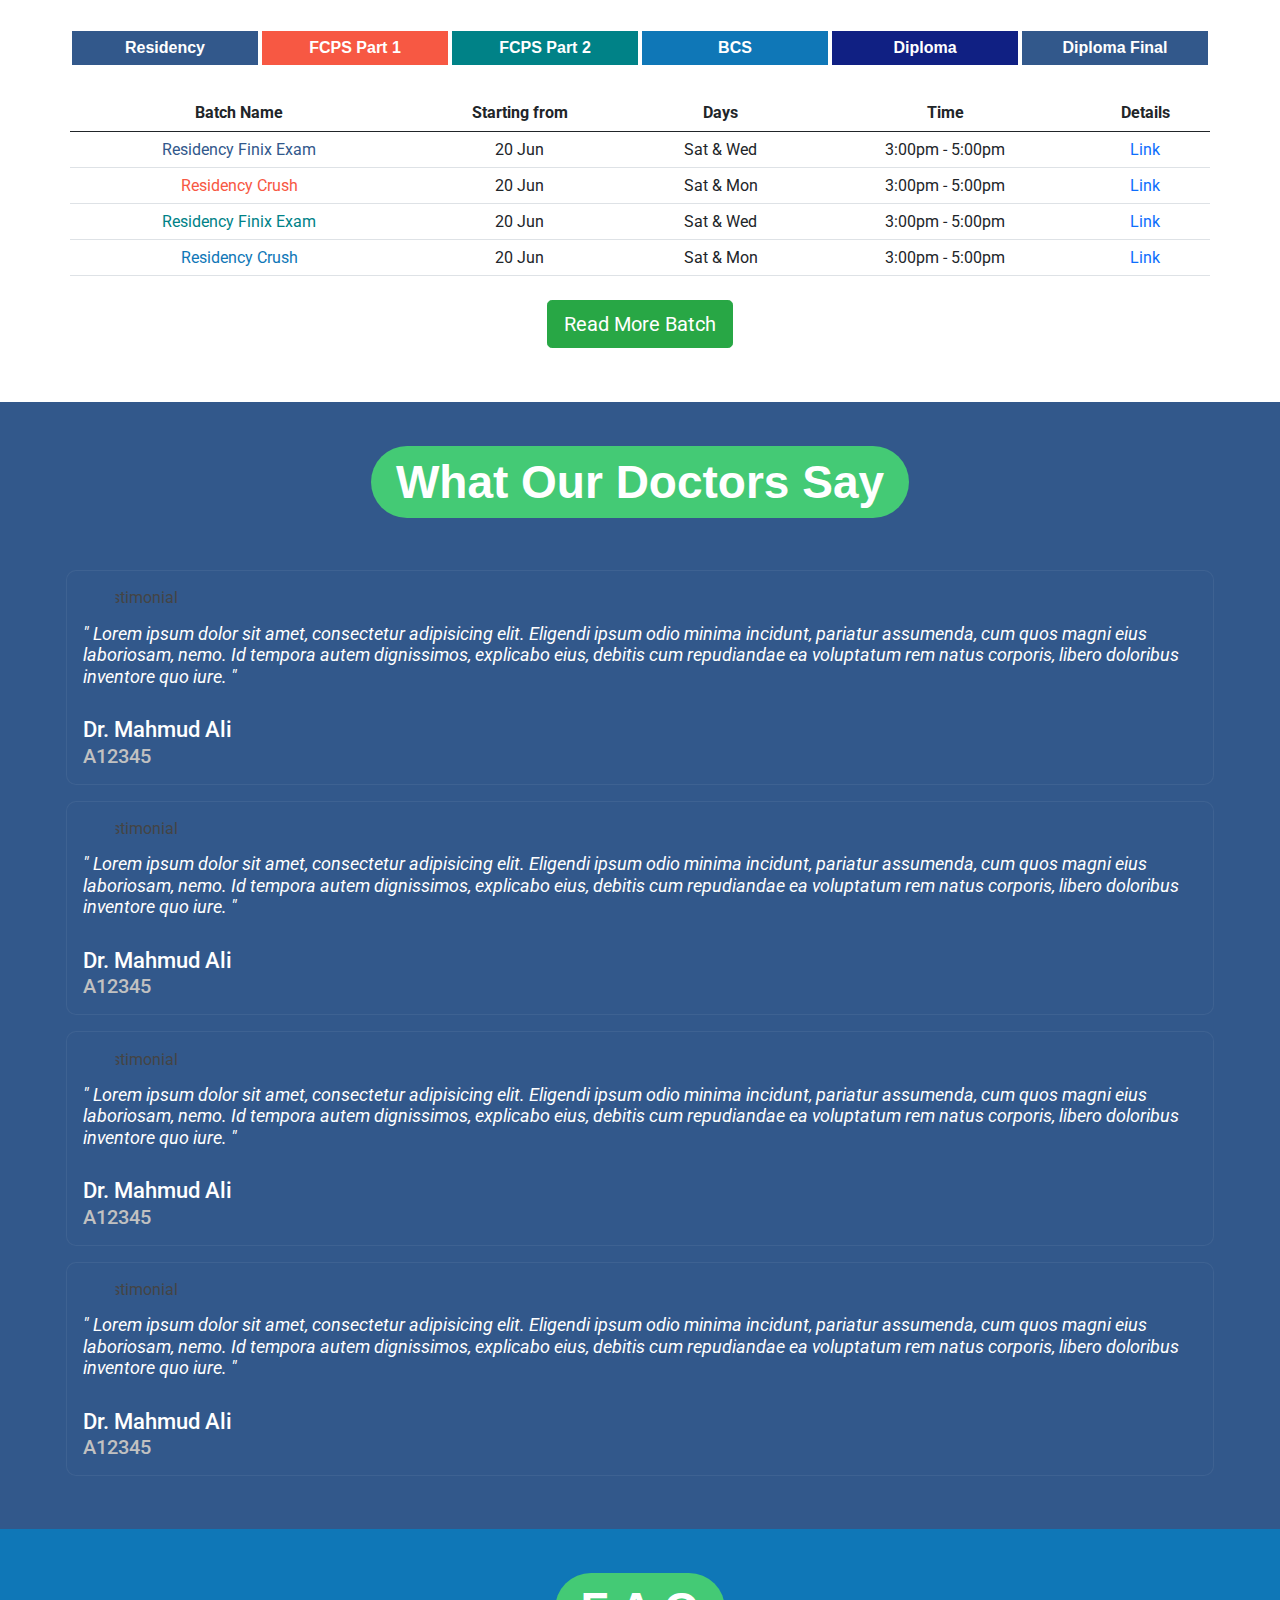
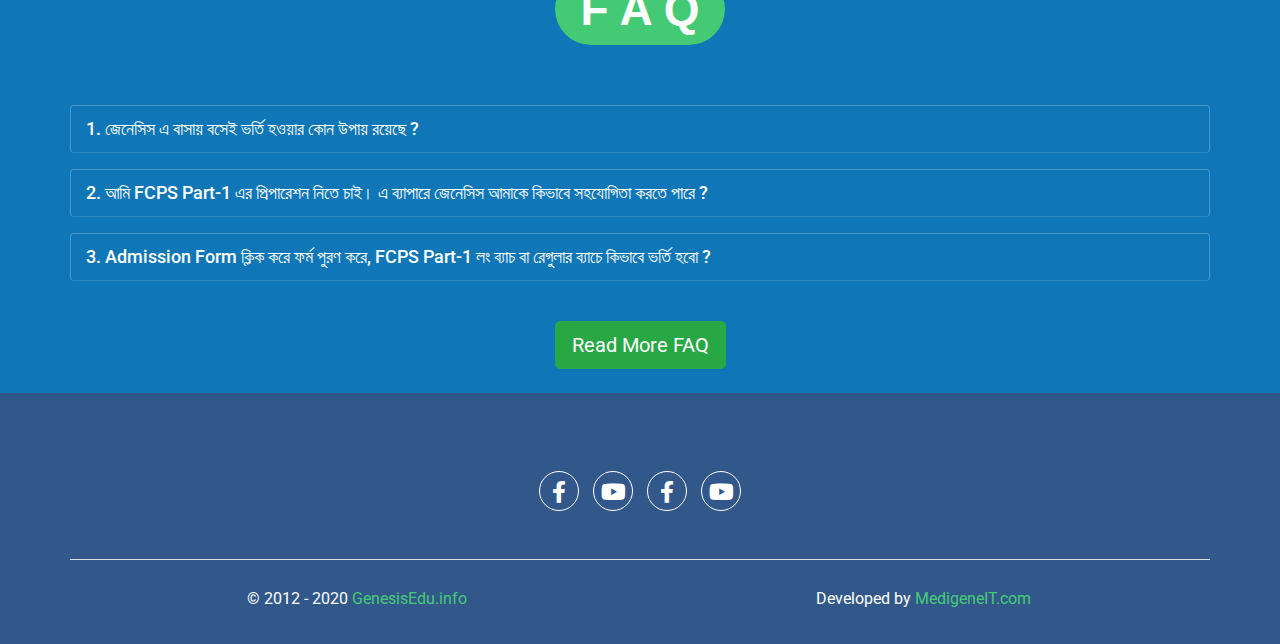
==== commit 40bbfdd8: "Ad & visitor" ====
--- a/index.html
+++ b/index.html
@@ -91,7 +91,7 @@
         <!-- ================= Banner Part Start ================= -->
         <section id="banner_part">
             <div class="container px-sm-0">
-                <div class="row align-items-center gy-3">
+                <div class="row align-items-center gy-4">
                     <div class="col-xl-8 col-lg-7 order-lg-0 order-1">
                         <div class="box shadow rounded-lg h-100">
                             <div id="carouselExampleControls" class="carousel slide" data-ride="carousel">
@@ -125,11 +125,11 @@
                             <div id="mobile" class="form-box mobile">
                                 <div class="button-box">
                                     <div id="btn"></div>
-                                    <button type="button" class="toggle-btn" onclick="login()" action="">Log In</button>
+                                    <button type="button" class="toggle-btn" onclick="login()">Log In</button>
                                     <button type="button" class="toggle-btn" onclick="register()">Register</button>
                                 </div>
-                                <form method="" action="" id="login" class="input-group">
-                                    <input type="email" class="input-field" name="email" placeholder="Email" required>
+                                <form method="" action="my-profile.html" id="login" class="input-group">
+                                    <input type="text" class="input-field" name="bmdc_no" placeholder="BMDC" required>
                                     <input type="password" class="input-field password-field" name="password" placeholder="Password" required>
                                     <i toggle=".password-field" class="fa fa-fw fa-eye field-icon toggle-password"></i>
                                     <input id="remember" type="checkbox" class="check-box">
@@ -137,7 +137,7 @@
                                     <button type="submit" class="submit-btn">Log In</button>
                                     <a href="#" class="forgot_text btn-link">Forgot password?</a>
                                 </form>
-                                <form method="" action="" id="register" class="input-group">
+                                <form method="" action="my-profile.html" id="register" class="input-group">
                                     <input type="text" id="name" class="input-field" placeholder="Full Name" name="name" value="" required>
                                     <input type="email" id="email" class="input-field" placeholder="E-mail" name="email" value="" required>
                                     <input type="text" id="phone_number" class="input-field" placeholder="Mobile Number" name="phone_number" value="" required>
@@ -194,23 +194,23 @@
                             </div>
                         </a>
                     </div>
+                    <div class="col item item-4">
+                        <a href="course-detail.html" class="card">
+                            <div class="card-body">
+                                <h5>Diploma</h5>
+                                <p>Learn More<i class="far fa-arrow-alt-circle-right"></i></p>
+                            </div>
+                        </a>
+                    </div>
                     <div class="col item item-5">
                         <a href="course-detail.html" class="card">
                             <div class="card-body">
-                                <h5>Diploma</h5>
-                                <p>Learn More<i class="far fa-arrow-alt-circle-right"></i></p>
-                            </div>
-                        </a>
-                    </div>
-                    <div class="col item item-5">
-                        <a href="course-detail.html" class="card">
-                            <div class="card-body">
                                 <h5>Abroad</h5>
                                 <p>Learn More<i class="far fa-arrow-alt-circle-right"></i></p>
                             </div>
                         </a>
                     </div>
-                    <div class="col item item-4">
+                    <div class="col item item-1">
                         <a href="course-detail.html" class="card">
                             <div class="card-body">
                                 <h5>BCS</h5>
@@ -218,7 +218,7 @@
                             </div>
                         </a>
                     </div>
-                    <div class="col item item-4">
+                    <div class="col item item-3">
                         <a href="course-detail.html" class="card">
                             <div class="card-body">
                                 <h5>Dental</h5>
@@ -238,11 +238,27 @@
         <!-- ================= Counter Part Start ================= -->
         <section id="counter_part">
             <div class="container px-lg-0">
+                <div class="row add_slider">
+                    <div class="col p-2">
+                        <img class="img-fluid w-100" src="images/add1.png" alt="">
+                    </div>
+                    <div class="col p-2">
+                        <img class="img-fluid w-100" src="images/add1.png" alt="">
+                    </div>
+                    <div class="col p-2">
+                        <img class="img-fluid w-100" src="images/add1.png" alt="">
+                    </div>
+                    <div class="col p-2">
+                        <img class="img-fluid w-100" src="images/add1.png" alt="">
+                    </div>
+                </div>
+            </div>
+            <hr class="text-white" />
+            <div class="container px-lg-0">
                 <div class="row">
                     <div class="col">
-                        <div class="student_counter text-center">
-                            <h5 class="counter">40000</h5>
-                            <p>We've prepared over <span class="counter">40000</span> students!</p>
+                        <div class="visitor_counter text-center">
+                            <p>Our Site Visitors <span class="counter">13243</span></p>
                         </div>
                     </div>
                 </div>
@@ -268,14 +284,14 @@
                     <div class="ui-group">
                         <div class="filters button-group js-radio-button-group">
                             <ul class="row controls row-cols-lg-6 row-cols-md-3 row-cols-2 batch_btn g-1">
-                                <li class="col"><button type="button" class="btn-1 control" data-filter="*">All</button></li>
+<!--                                <li class="col"><button type="button" class="btn-1 control" data-filter="*">All</button></li>-->
                                 <li class="col"><button type="button" class="btn-2 control" data-filter=".residency">Residency</button></li>
                                 <li class="col"><button type="button" class="btn-3 control" data-filter=".fcps-part-1">FCPS Part 1</button></li>
                                 <li class="col"><button type="button" class="btn-4 control" data-filter=".fcps-part-2">FCPS Part 2</button></li>
                                 <li class="col"><button type="button" class="btn-5 control" data-filter=".bcs">BCS</button></li>
                                 <li class="col"><button type="button" class="btn-6 control" data-filter=".diploma">Diploma</button></li>
+                                <li class="col"><button type="button" class="btn-2 control" data-filter=".diploma-final">Diploma Final</button></li>
                                 <!--
-                                <li class="col"><button type="button" class="btn-2 control" data-filter=".diploma-final">Diploma Final</button></li>
                                 <li class="col"><button type="button" class="btn-3 control" data-filter=".phase-a">Phase-A</button></li>
                                 <li class="col"><button type="button" class="btn-4 control" data-filter=".phase-b">Phase-B</button></li>
                                 <li class="col"><button type="button" class="btn-5 control" data-filter=".mrcp">MRCP</button></li>
--- a/css/style.css
+++ b/css/style.css
@@ -209,8 +209,6 @@
     height: 320px;
 }
 
-/* ================= Log Part End ================= */
-
 #log_part {
     font-family: sans-serif;
     font-size: 16px;
@@ -351,8 +349,6 @@
     top: 3px;
 }
 
-/* ================= Log Part End ================= */
-
 /* ================= Banner Part End ================= */
 
 
@@ -435,19 +431,13 @@
 /* ================= Counter Part Start ================= */
 #counter_part {
     margin: 30px 0;
-    background: var(--color-3);
-    padding: 30px 0;
-}
-
-.student_counter > h5 {
-    font-size: 60px;
-    font-weight: 700;
-    color: #fff;
-}
-
-.student_counter p {
+    background: var(--color-2);
+    padding: 15px 0;
+}
+
+.visitor_counter p {
     font-size: 30px;
-    font-weight: 600;
+    font-weight: 400;
     color: #fff;
 }
 
@@ -805,3 +795,163 @@
 }
 
 /* ================= Footer Part End ================= */
+
+
+
+/* ================= Doctors Sidebar Part End ================= */
+
+
+.sidebar {
+    margin: 0;
+    padding: 15px 0;
+    width: 100%;
+    background: transparent;
+    height: 100%;
+    /* overflow: auto; */
+}
+
+.sidebar a {
+    position: relative;
+    display: block;
+    color: black;
+    padding: 7px 0 7px 15px;
+    text-decoration: none;
+    border: 1px solid transparent;
+    border-radius: 10px;
+/*    border-bottom: 1px #2a88c620 solid;*/
+    font-size: 20px;
+    font-family: sans-serif;
+    font-weight: 300;
+    transition: all linear .3s;
+    -webkit-transition: all linear .3s;
+    -moz-transition: all linear .3s;
+    -ms-transition: all linear .3s;
+    -o-transition: all linear .3s;
+}
+
+/*
+.sidebar a::after {
+    position: absolute;
+    content: '';
+    left: 0;
+    bottom: 0;
+    width: 0%;
+    height: 100%;
+    background: #2A88C620;
+    border-top-right-radius: 70px;
+    border-bottom-right-radius: 70px;
+    
+    transition: all linear .5s;
+    -webkit-transition: all linear .5s;
+    -moz-transition: all linear .5s;
+    -ms-transition: all linear .5s;
+    -o-transition: all linear .5s;
+}
+*/
+
+.sidebar a.active,
+.sidebar a:hover {
+/*    background: var(--color-7);*/
+/*    background: #f7f7f7;*/
+    border: 1px solid rgba(0, 0, 0, 0.15);
+}
+
+/* .sidebar a.active {
+    background-color: #2A88C6;
+    color: white;
+} */
+
+/*
+.sidebar a:hover:not(.active) {
+    background-color: #2A88C6;
+    color: white;
+}
+*/
+
+div.content {
+    margin-left: 200px;
+    padding: 1px 16px;
+    height: 1000px;
+}
+
+/* .menu {
+    background-color:Pink;
+    color:Black;
+    border-right:1px #ffffff solid;
+}
+
+.menu:hover {
+    background-color:Orange;
+} */
+
+/*
+@media screen and (max-width: 700px) {
+    .sidebar {
+        width: 100%;
+        height: auto;
+        position: relative;
+    }
+    .sidebar a {float: left;}
+    div.content {margin-left: 0;}
+}
+
+@media screen and (max-width: 400px) {
+    .sidebar a {
+        text-align: center;
+        float: none;
+    }
+}
+
+*/
+
+/*
+.field-icon {
+    float: right;
+    margin-left: -25px;
+    margin-top: -28px;
+    position: relative;
+    z-index: 2;
+    cursor: pointer;
+    padding-right: 5px;
+    font-size: 21px;
+}
+
+.mobile-button {
+    padding-left: 30px;
+    padding-top: 10px;
+}
+
+.mobile-button a {
+    padding-right: 10px;
+}
+*/
+
+
+/* ================= Doctors Sidebar Part End ================= */
+
+
+/* ================= Doctors Panel Part Start ================= */
+
+.panel {
+/*    margin: 30px 0;*/
+    padding: 5px;
+    margin: 15px 0;
+}
+
+.panel .panel-heading {
+    background-color: #cecece;
+    background-color: #2a88c680;
+    color: #202020;
+    color: #fff;
+    padding: 8px;
+}
+
+.panel .panel-body {
+    padding: 8px;
+    overflow: auto;
+}
+
+/* ================= Doctors panel Part End ================= */
+
+
+
--- a/css/responsive.css
+++ b/css/responsive.css
@@ -70,6 +70,14 @@
 
     /* ================= Menu Part End ================= */
 
+    /* ================= Banner Part Start ================= */
+    #log_part .form-box.mobile {
+        overflow: hidden;
+        height: 85px;
+    }
+
+    /* ================= Banner Part End ================= */
+
     /* ================= Testimonial Part Start ================= */
     #testimonial_part .header h2 {
         font-size: 46px;
@@ -135,15 +143,6 @@
 
     /* ================= Menu Part End ================= */
 
-    /* ================= Header Part Start ================= */
-    #header_part h1 {
-        font-size: 24px;
-        line-height: 32px;
-        word-spacing: 0;
-    }
-
-    /* ================= Header Part End ================= */
-
     /* ================= Banner Part Start ================= */
     .banner_text h3 {
         font-size: 32px;
@@ -157,6 +156,11 @@
 
     .banner_text a span {
         font-size: 32px;
+    }
+    
+    #log_part .form-box.mobile {
+        overflow: hidden;
+        height: 85px;
     }
 
     /* ================= Banner Part End ================= */
@@ -284,16 +288,6 @@
 
     /* ================= Menu Part End ================= */
 
-    /* ================= Header Part Start ================= */
-    #header_part h1 {
-        font-weight: 500;
-        font-size: 18px;
-        line-height: 24px;
-        word-spacing: 0;
-    }
-
-    /* ================= Header Part End ================= */
-
     /* ================= Banner Part Start ================= */
     #banner_part .box {
         height: 50vw;
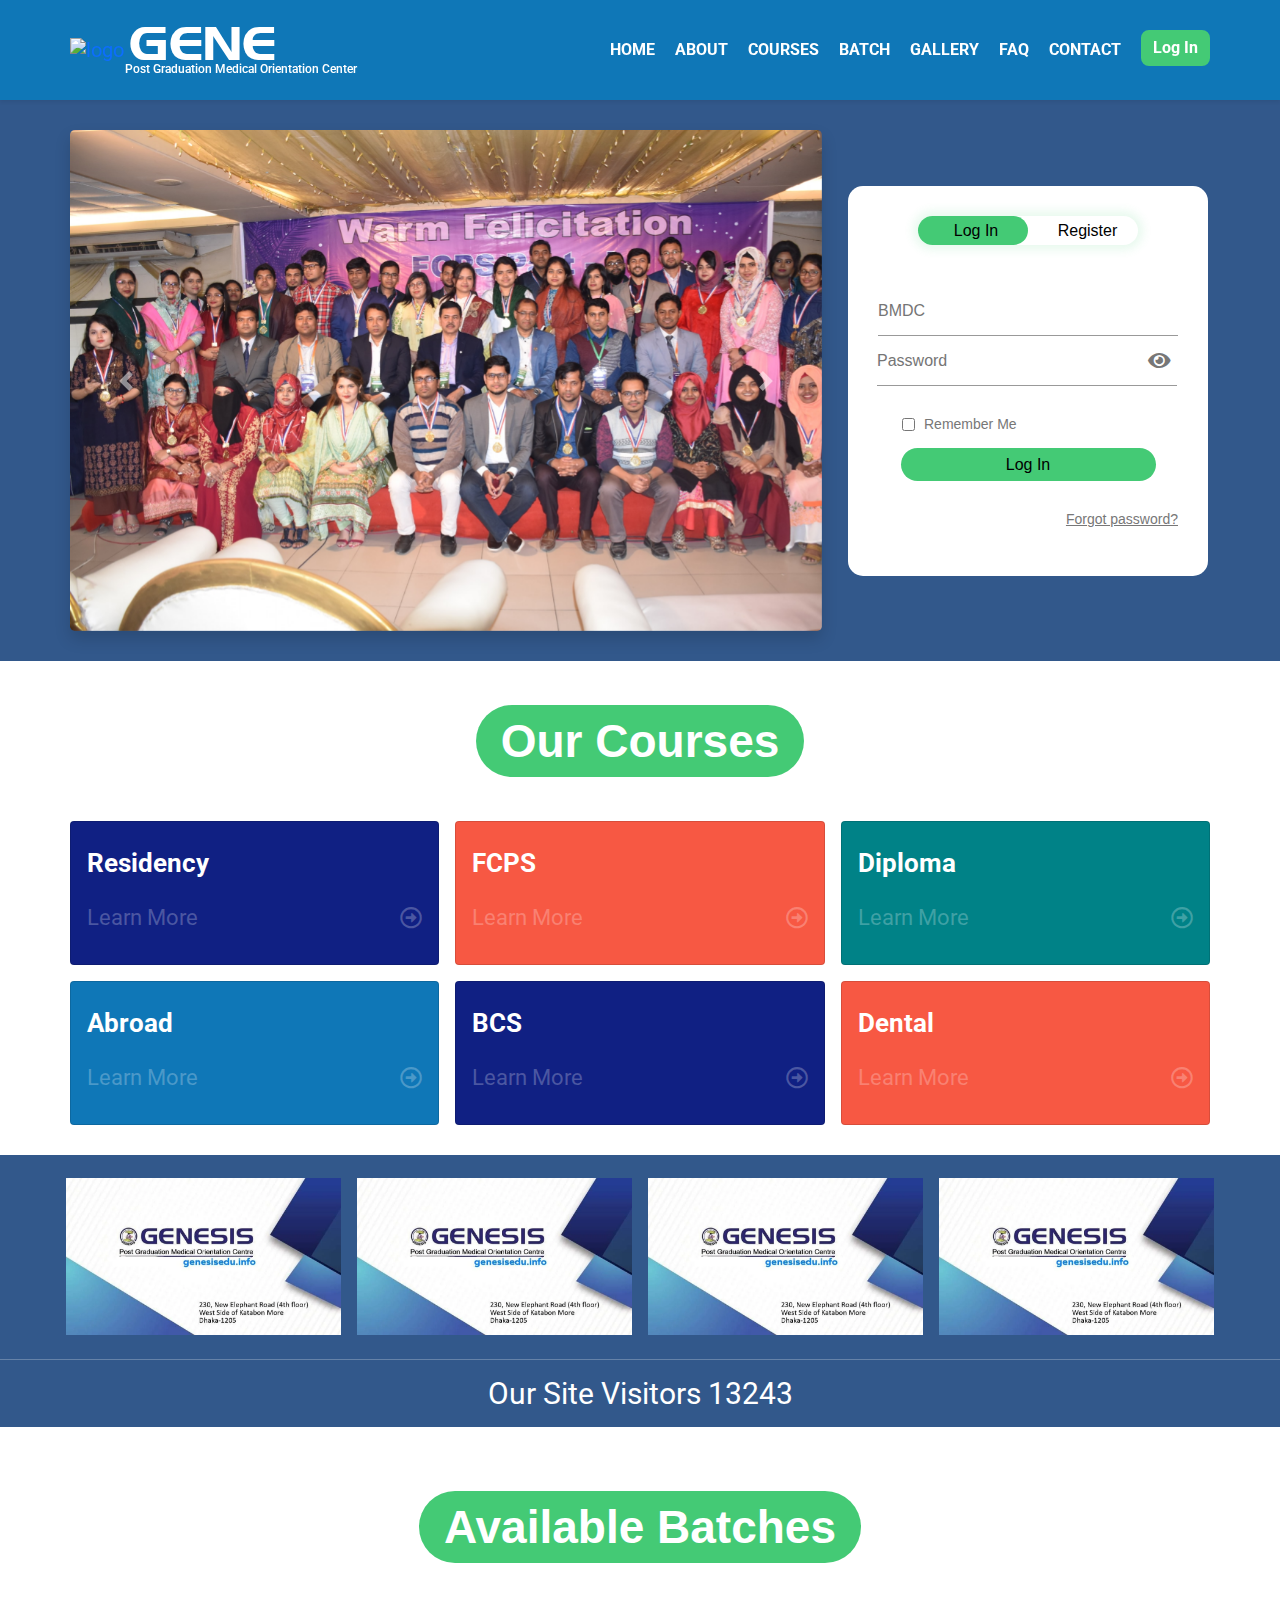
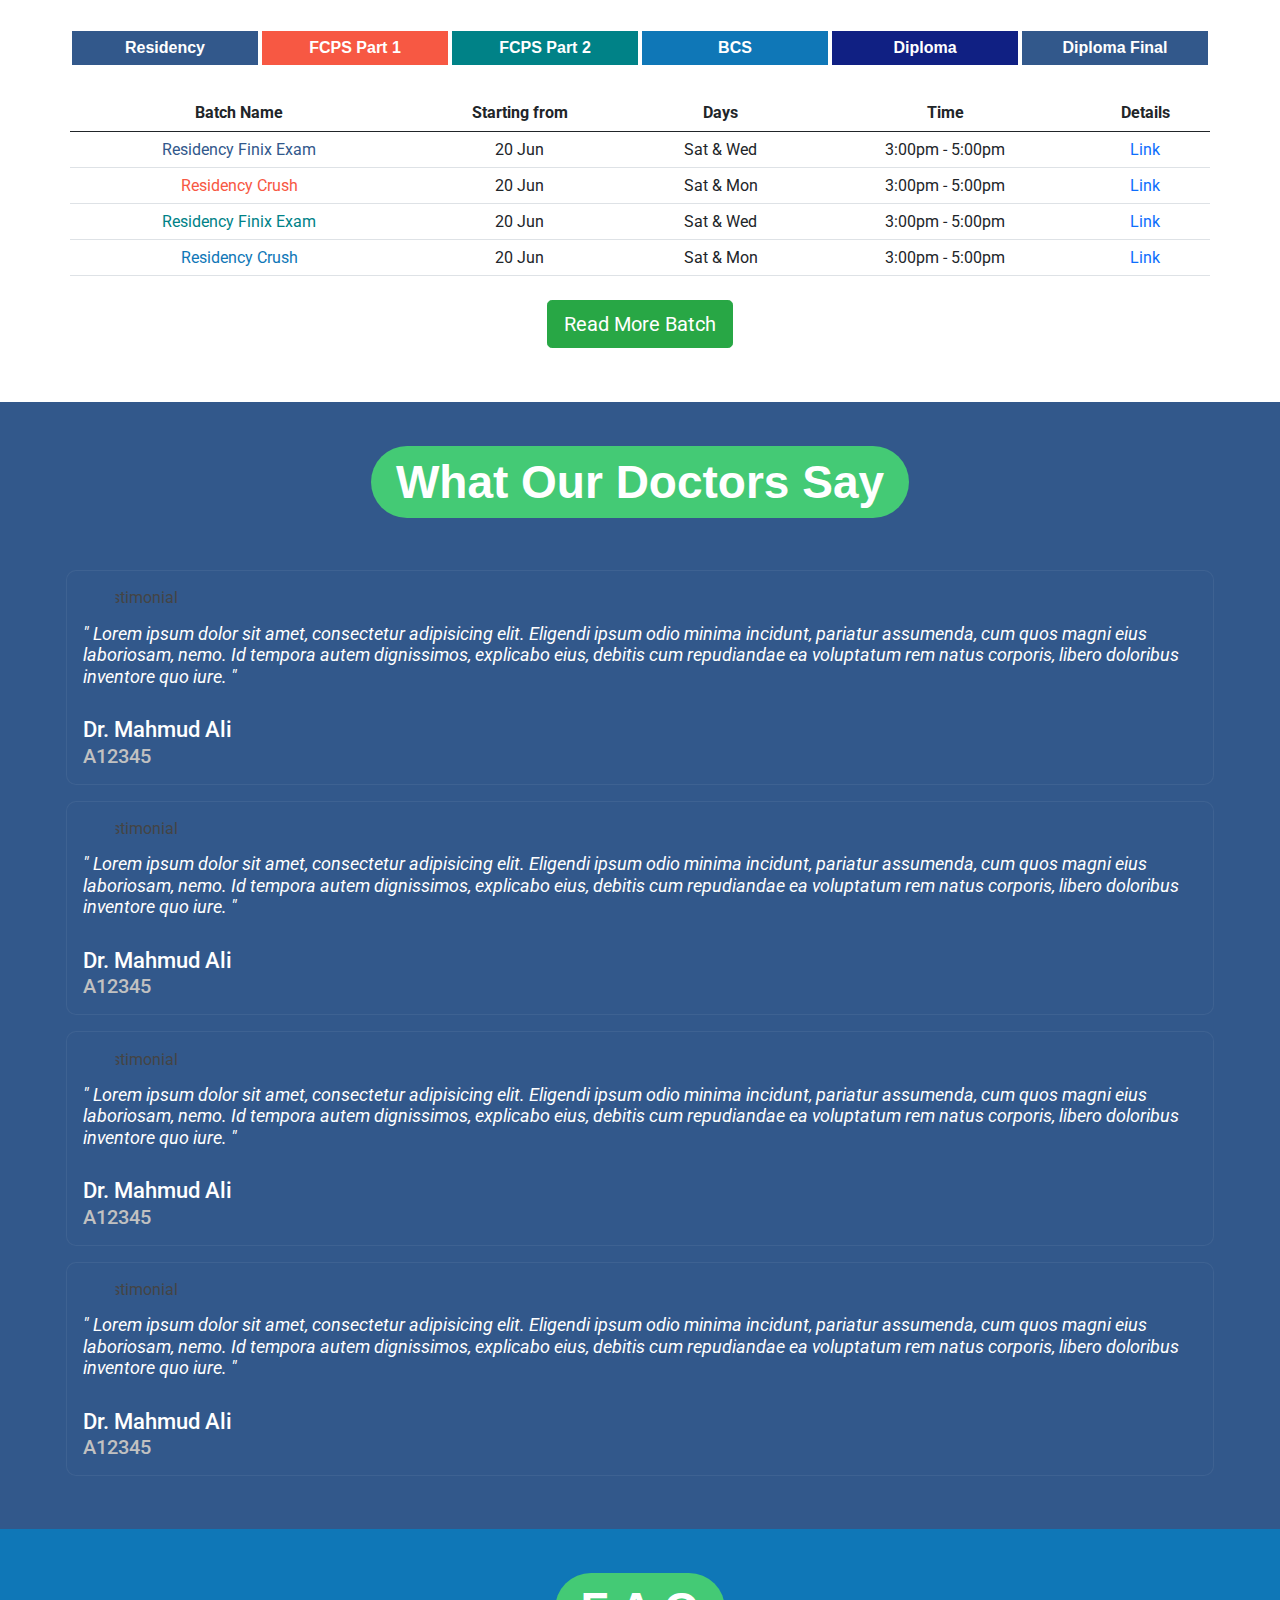
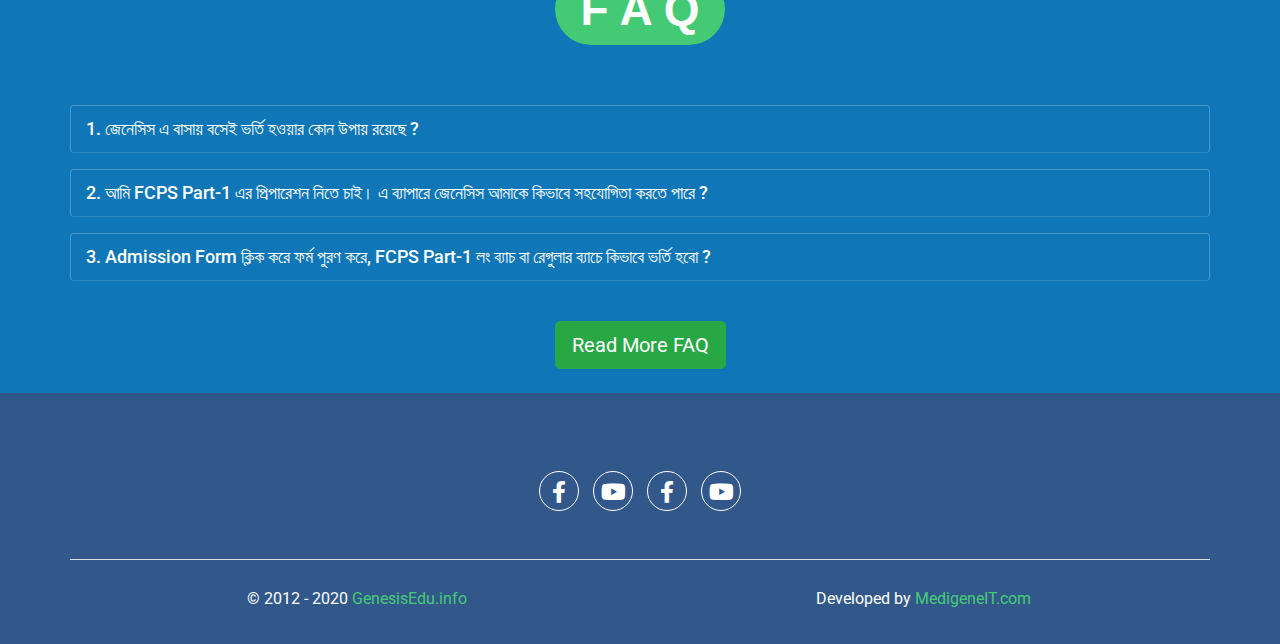
==== commit 915948f6: "webp image add" ====
--- a/index.html
+++ b/index.html
@@ -240,16 +240,16 @@
             <div class="container px-lg-0">
                 <div class="row add_slider">
                     <div class="col p-2">
-                        <img class="img-fluid w-100" src="images/add1.png" alt="">
+                        <img class="img-fluid w-100" src="images/add1.webp" alt="">
                     </div>
                     <div class="col p-2">
-                        <img class="img-fluid w-100" src="images/add1.png" alt="">
+                        <img class="img-fluid w-100" src="images/add1.webp" alt="">
                     </div>
                     <div class="col p-2">
-                        <img class="img-fluid w-100" src="images/add1.png" alt="">
+                        <img class="img-fluid w-100" src="images/add1.webp" alt="">
                     </div>
                     <div class="col p-2">
-                        <img class="img-fluid w-100" src="images/add1.png" alt="">
+                        <img class="img-fluid w-100" src="images/add1.webp" alt="">
                     </div>
                 </div>
             </div>
